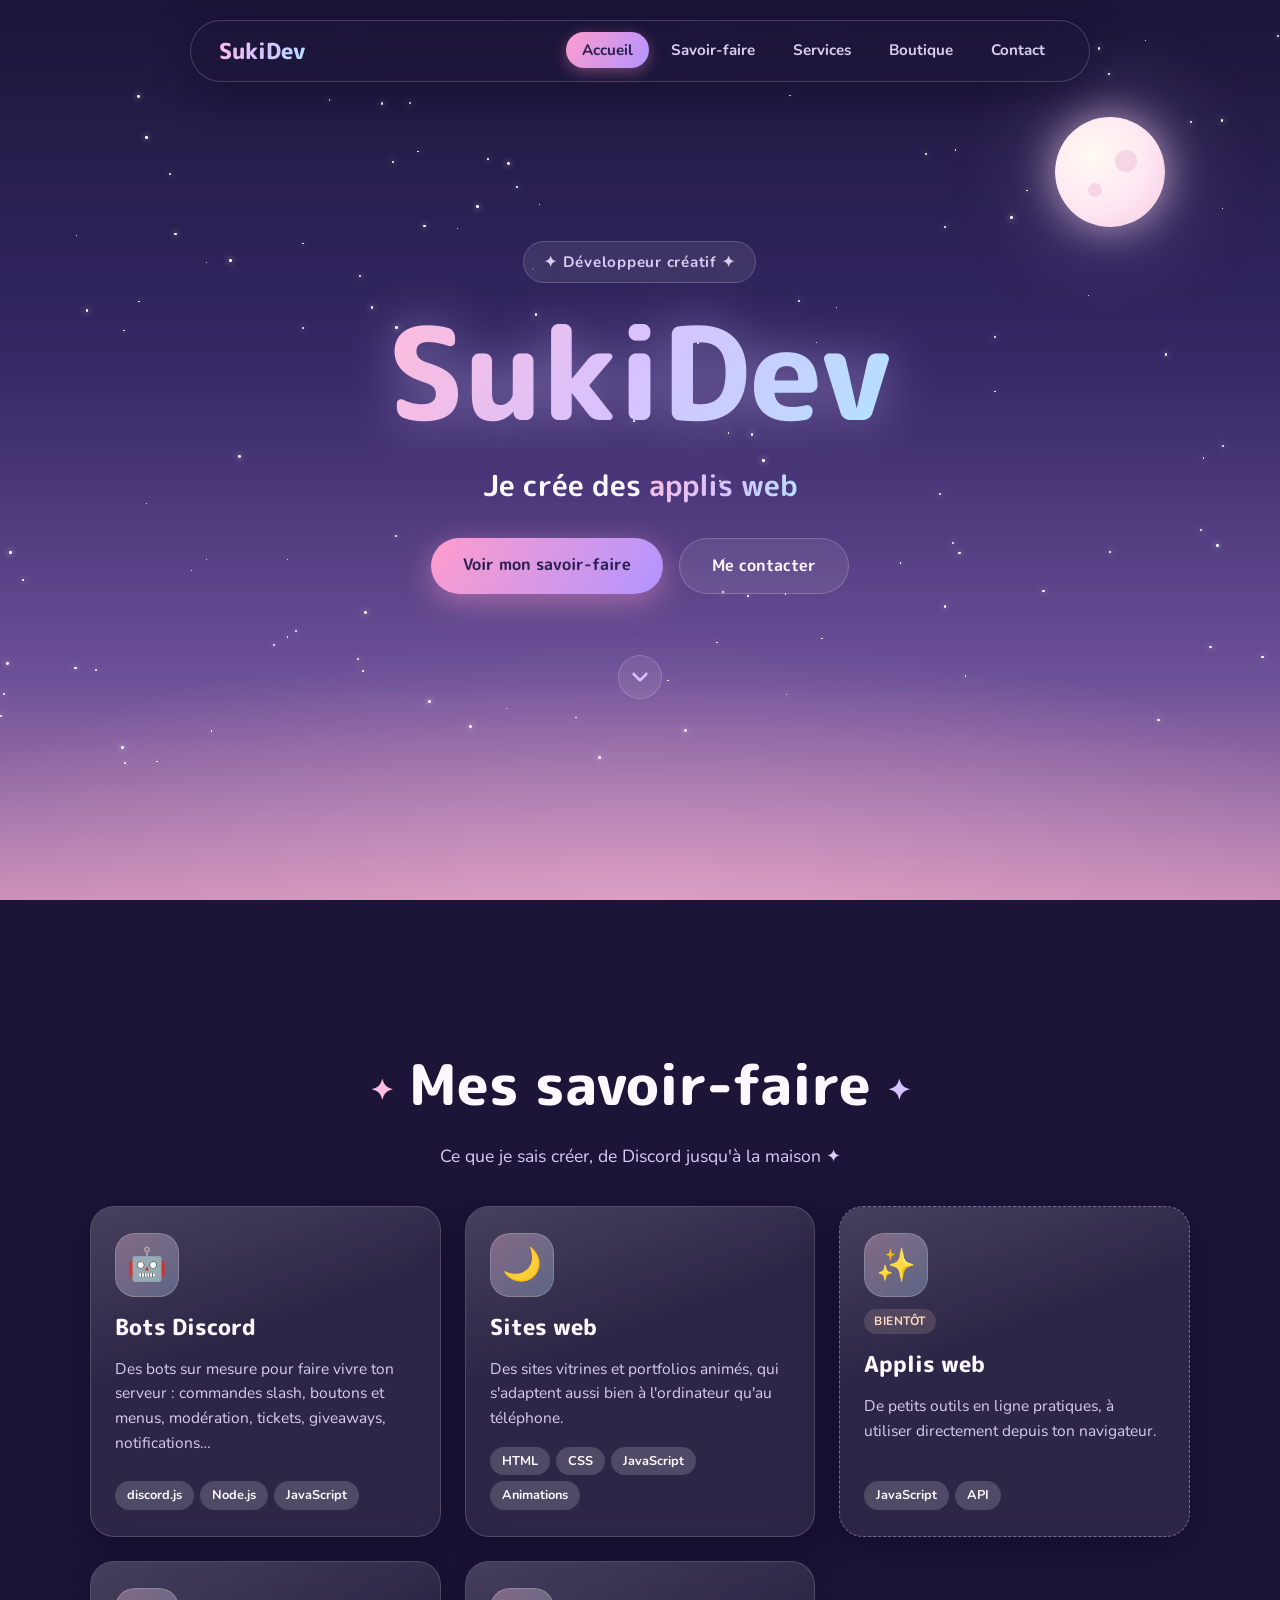
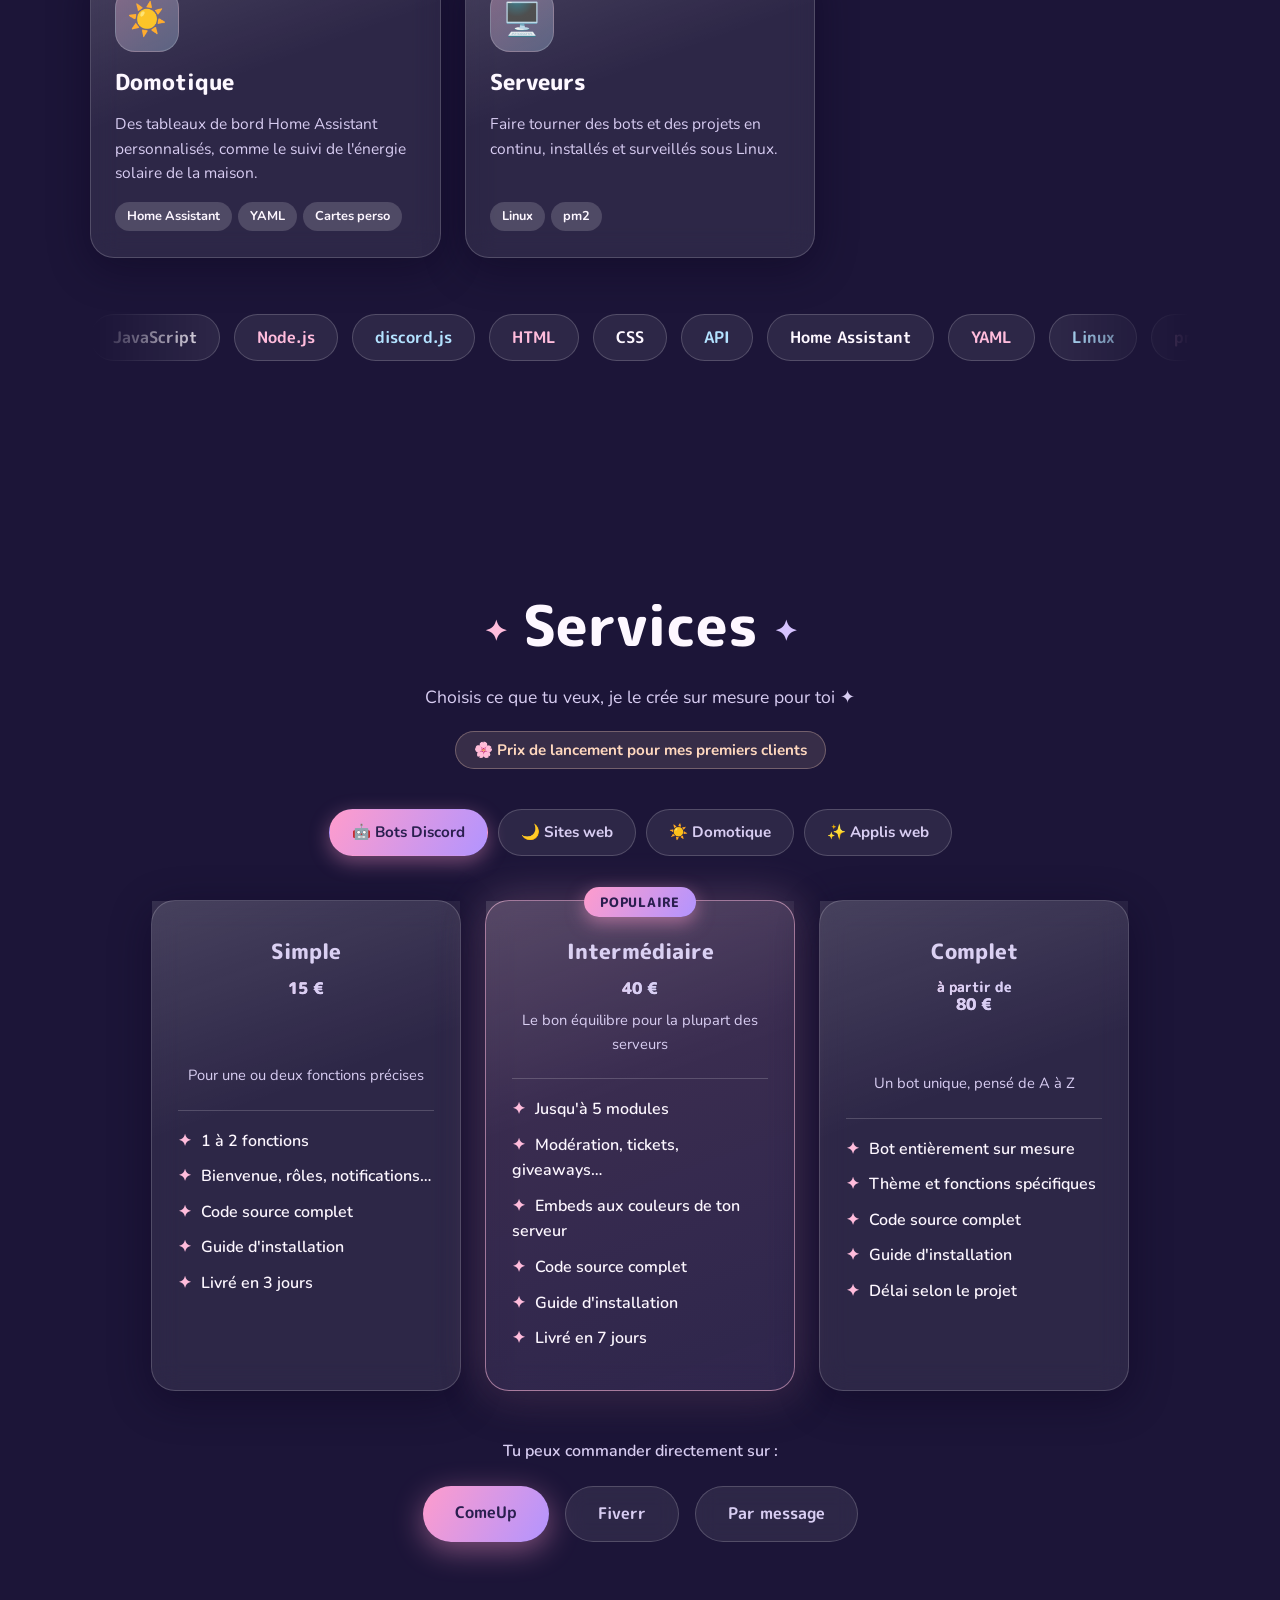
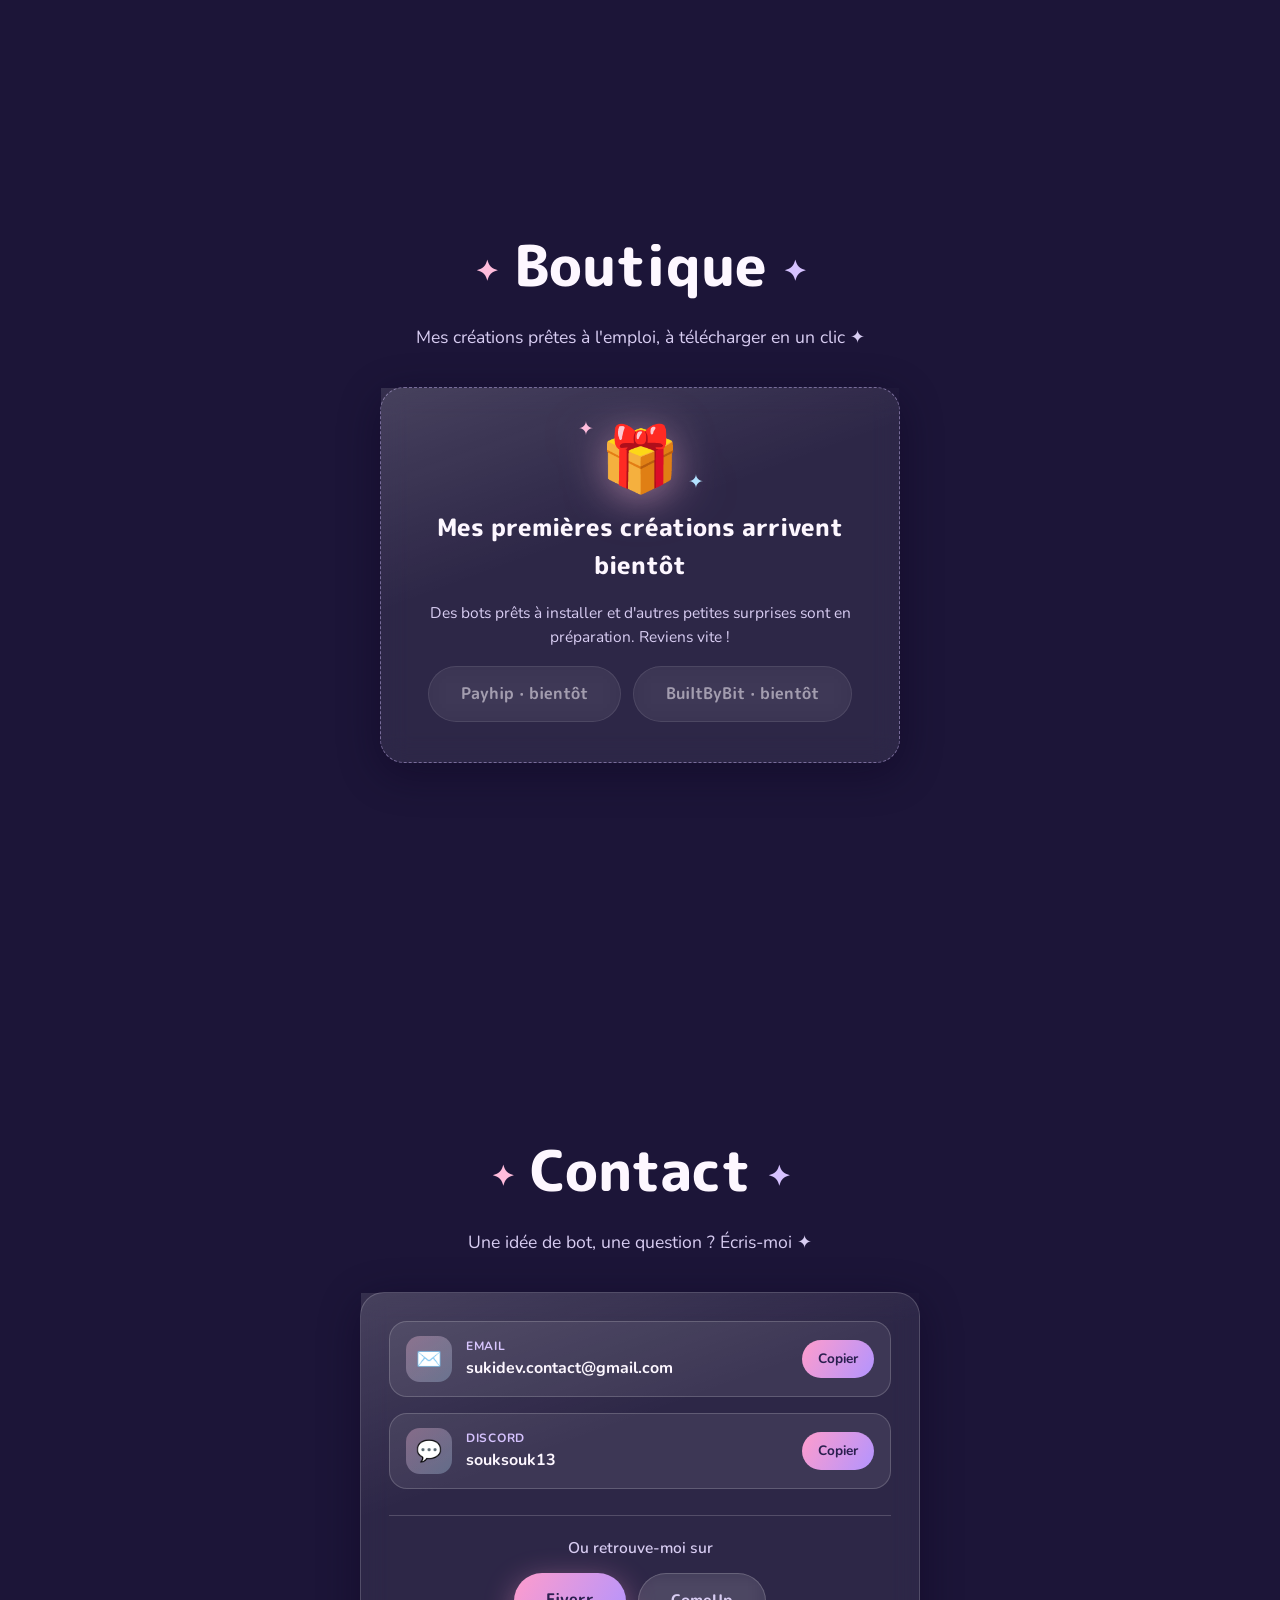
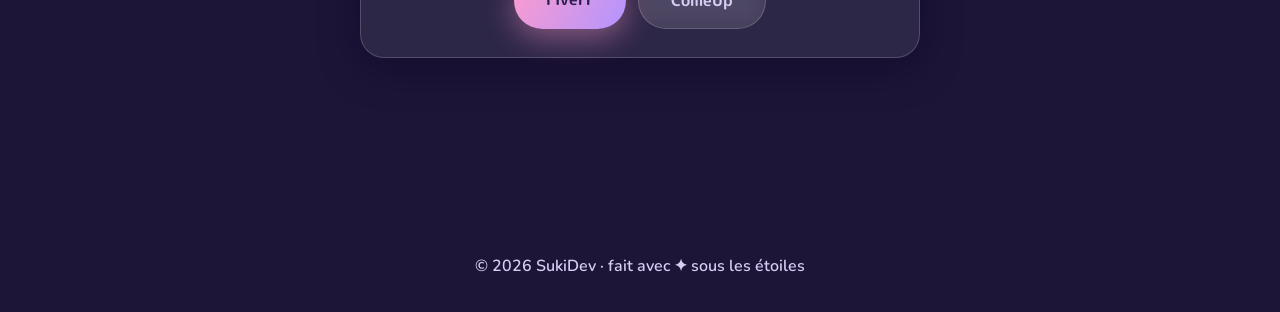
==== index.html @ 8d21d579 "Add files via upload" ====
<!-- sukidev/index.html -->
<!DOCTYPE html>
<html lang="fr">
<head>
    <meta charset="UTF-8">
    <meta name="viewport" content="width=device-width, initial-scale=1.0">
    <title>SukiDev — Bots Discord, sites et applis web</title>
    <meta name="description" content="SukiDev : bots Discord sur mesure, sites web, applis web et dashboards domotiques.">

    <!-- Couleur de la barre du navigateur sur téléphone -->
    <meta name="theme-color" content="#1c1538">

    <!-- Aperçu quand le lien est partagé (Discord, réseaux…) -->
    <meta property="og:title" content="SukiDev — Développeur créatif">
    <meta property="og:description" content="Bots Discord sur mesure, sites web, applis web et dashboards domotiques ✦">
    <meta property="og:type" content="website">

    <!-- Icône de l'onglet -->
    <link rel="icon" href="images/logo/favicon.svg" type="image/svg+xml">

    <!-- Feuille de style -->
    <link rel="stylesheet" href="css/style.css">
</head>
<body>

    <!-- ===== CIEL ÉTOILÉ (les étoiles sont créées par main.js) ===== -->
    <div class="ciel" aria-hidden="true"></div>
    <div class="lune" aria-hidden="true"></div>

    <!-- ===== MENU DE NAVIGATION ===== -->
    <header class="header">
        <nav class="nav">
            <a href="#accueil" class="nav-logo">SukiDev</a>

            <ul class="nav-links">
                <li><a href="#accueil">Accueil</a></li>
                <li><a href="#savoir-faire">Savoir-faire</a></li>
                <li><a href="#services">Services</a></li>
                <li><a href="#boutique">Boutique</a></li>
                <li><a href="#contact">Contact</a></li>
            </ul>
        </nav>
    </header>

    <main>

        <!-- ===== ACCUEIL ===== -->
        <section id="accueil" class="section hero">
            <p class="hero-badge">✦ Développeur créatif ✦</p>

            <h1>SukiDev</h1>

            <!-- Le mot en dégradé change tout seul grâce à main.js -->
            <p class="hero-texte">
                Je crée des <span id="mot-change" class="mot-change">bots Discord</span>
            </p>

            <div class="hero-boutons">
                <a href="#savoir-faire" class="bouton bouton-plein">Voir mon savoir-faire</a>
                <a href="#contact" class="bouton bouton-verre">Me contacter</a>
            </div>

            <a href="#savoir-faire" class="fleche" aria-label="Descendre vers mes savoir-faire">
                <span></span>
            </a>
        </section>

        <!-- ===== MES SAVOIR-FAIRE ===== -->
        <section id="savoir-faire" class="section savoir-faire">
            <h2 class="reveal">Mes savoir-faire</h2>
            <p class="section-intro reveal">Ce que je sais créer, de Discord jusqu'à la maison ✦</p>

            <!-- Grille des domaines -->
            <div class="grille-cartes">

                <!-- Bots Discord -->
                <article class="carte reveal">
                    <div class="carte-image">🤖</div>
                    <h3>Bots Discord</h3>
                    <p>Des bots sur mesure pour faire vivre ton serveur : commandes slash, boutons et menus, modération, tickets, giveaways, notifications…</p>
                    <ul class="carte-pastilles">
                        <li>discord.js</li>
                        <li>Node.js</li>
                        <li>JavaScript</li>
                    </ul>
                </article>

                <!-- Sites web -->
                <article class="carte reveal">
                    <div class="carte-image">🌙</div>
                    <h3>Sites web</h3>
                    <p>Des sites vitrines et portfolios animés, qui s'adaptent aussi bien à l'ordinateur qu'au téléphone.</p>
                    <ul class="carte-pastilles">
                        <li>HTML</li>
                        <li>CSS</li>
                        <li>JavaScript</li>
                        <li>Animations</li>
                    </ul>
                </article>

                <!-- Applis web -->
                <article class="carte carte-mystere reveal">
                    <div class="carte-image">✨</div>
                    <div class="carte-etiquettes">
                        <span class="carte-statut">Bientôt</span>
                    </div>
                    <h3>Applis web</h3>
                    <p>De petits outils en ligne pratiques, à utiliser directement depuis ton navigateur.</p>
                    <ul class="carte-pastilles">
                        <li>JavaScript</li>
                        <li>API</li>
                    </ul>
                </article>

                <!-- Domotique -->
                <article class="carte reveal">
                    <div class="carte-image">☀️</div>
                    <h3>Domotique</h3>
                    <p>Des tableaux de bord Home Assistant personnalisés, comme le suivi de l'énergie solaire de la maison.</p>
                    <ul class="carte-pastilles">
                        <li>Home Assistant</li>
                        <li>YAML</li>
                        <li>Cartes perso</li>
                    </ul>
                </article>

                <!-- Serveurs et hébergement -->
                <article class="carte reveal">
                    <div class="carte-image">🖥️</div>
                    <h3>Serveurs</h3>
                    <p>Faire tourner des bots et des projets en continu, installés et surveillés sous Linux.</p>
                    <ul class="carte-pastilles">
                        <li>Linux</li>
                        <li>pm2</li>
                    </ul>
                </article>

            </div>

            <!-- Bandeau des technos qui défile en continu -->
            <div class="defilement reveal" aria-label="Technologies que j'utilise">
                <div class="defilement-piste">
                    <!-- Première série -->
                    <span>JavaScript</span>
                    <span>Node.js</span>
                    <span>discord.js</span>
                    <span>HTML</span>
                    <span>CSS</span>
                    <span>API</span>
                    <span>Home Assistant</span>
                    <span>YAML</span>
                    <span>Linux</span>
                    <span>pm2</span>
                    <span>Git</span>
                    <span>VS Code</span>

                    <!-- Deuxième série identique : elle permet au défilement de boucler sans coupure -->
                    <span aria-hidden="true">JavaScript</span>
                    <span aria-hidden="true">Node.js</span>
                    <span aria-hidden="true">discord.js</span>
                    <span aria-hidden="true">HTML</span>
                    <span aria-hidden="true">CSS</span>
                    <span aria-hidden="true">API</span>
                    <span aria-hidden="true">Home Assistant</span>
                    <span aria-hidden="true">YAML</span>
                    <span aria-hidden="true">Linux</span>
                    <span aria-hidden="true">pm2</span>
                    <span aria-hidden="true">Git</span>
                    <span aria-hidden="true">VS Code</span>
                </div>
            </div>
        </section>

        <!-- ===== SERVICES ===== -->
        <section id="services" class="section services">
            <h2 class="reveal">Services</h2>
            <p class="section-intro reveal">Choisis ce que tu veux, je le crée sur mesure pour toi ✦</p>
            <p class="note-lancement reveal">🌸 Prix de lancement pour mes premiers clients</p>

            <!-- Onglets : un clic affiche les offres de la catégorie -->
            <div class="onglets reveal" role="tablist">
                <button class="onglet actif" data-onglet="bots" role="tab" aria-selected="true">🤖 Bots Discord</button>
                <button class="onglet" data-onglet="sites" role="tab" aria-selected="false">🌙 Sites web</button>
                <button class="onglet" data-onglet="domotique" role="tab" aria-selected="false">☀️ Domotique</button>
                <button class="onglet" data-onglet="applis" role="tab" aria-selected="false">✨ Applis web</button>
            </div>

            <!-- ── Panneau : Bots Discord ── -->
            <div class="panneau grille-prix" data-panneau="bots" role="tabpanel">

                <article class="carte carte-prix reveal">
                    <h3>Simple</h3>
                    <p class="prix">15 €</p>
                    <p class="prix-detail">Pour une ou deux fonctions précises</p>
                    <ul class="prix-liste">
                        <li>1 à 2 fonctions</li>
                        <li>Bienvenue, rôles, notifications…</li>
                        <li>Code source complet</li>
                        <li>Guide d'installation</li>
                        <li>Livré en 3 jours</li>
                    </ul>
                </article>

                <article class="carte carte-prix populaire reveal">
                    <span class="badge-populaire">Populaire</span>
                    <h3>Intermédiaire</h3>
                    <p class="prix">40 €</p>
                    <p class="prix-detail">Le bon équilibre pour la plupart des serveurs</p>
                    <ul class="prix-liste">
                        <li>Jusqu'à 5 modules</li>
                        <li>Modération, tickets, giveaways…</li>
                        <li>Embeds aux couleurs de ton serveur</li>
                        <li>Code source complet</li>
                        <li>Guide d'installation</li>
                        <li>Livré en 7 jours</li>
                    </ul>
                </article>

                <article class="carte carte-prix reveal">
                    <h3>Complet</h3>
                    <p class="prix"><span class="prix-apartir">à partir de</span> 80 €</p>
                    <p class="prix-detail">Un bot unique, pensé de A à Z</p>
                    <ul class="prix-liste">
                        <li>Bot entièrement sur mesure</li>
                        <li>Thème et fonctions spécifiques</li>
                        <li>Code source complet</li>
                        <li>Guide d'installation</li>
                        <li>Délai selon le projet</li>
                    </ul>
                </article>
            </div>

            <!-- ── Panneau : Sites web ── -->
            <div class="panneau grille-prix" data-panneau="sites" role="tabpanel" hidden>

                <article class="carte carte-prix reveal">
                    <h3>Page unique</h3>
                    <p class="prix prix-devis">Sur devis</p>
                    <p class="prix-detail">Une belle page pour te présenter</p>
                    <ul class="prix-liste">
                        <li>Portfolio ou carte de visite en ligne</li>
                        <li>Design animé à ton image</li>
                        <li>Adapté au téléphone</li>
                        <li>Aide à la mise en ligne</li>
                    </ul>
                </article>

                <article class="carte carte-prix populaire reveal">
                    <span class="badge-populaire">Populaire</span>
                    <h3>Site vitrine</h3>
                    <p class="prix prix-devis">Sur devis</p>
                    <p class="prix-detail">Plusieurs sections pour tout présenter</p>
                    <ul class="prix-liste">
                        <li>Accueil, services, galerie, contact…</li>
                        <li>Animations et effets soignés</li>
                        <li>Adapté au téléphone</li>
                        <li>Code source complet</li>
                        <li>Aide à la mise en ligne</li>
                    </ul>
                </article>
            </div>

            <!-- ── Panneau : Domotique ── -->
            <div class="panneau grille-prix" data-panneau="domotique" role="tabpanel" hidden>

                <article class="carte carte-prix reveal">
                    <h3>Dashboard Home Assistant</h3>
                    <p class="prix prix-devis">Sur devis</p>
                    <p class="prix-detail">Un tableau de bord clair et joli pour ta maison</p>
                    <ul class="prix-liste">
                        <li>Mise en page sur mesure</li>
                        <li>Suivi d'énergie, météo, appareils…</li>
                        <li>Cartes personnalisées</li>
                        <li>Configuration prête à coller</li>
                    </ul>
                </article>
            </div>

            <!-- ── Panneau : Applis web ── -->
            <div class="panneau grille-prix" data-panneau="applis" role="tabpanel" hidden>

                <article class="carte carte-prix carte-mystere reveal">
                    <h3>Outil sur mesure</h3>
                    <p class="prix prix-devis">Bientôt</p>
                    <p class="prix-detail">Une petite appli web pensée pour un besoin précis</p>
                    <ul class="prix-liste">
                        <li>Utilisable depuis le navigateur</li>
                        <li>Simple et rapide</li>
                        <li>Contacte-moi pour en parler</li>
                    </ul>
                </article>
            </div>

            <!-- Liens vers les plateformes : remplace les "#" par les liens de tes annonces -->
            <div class="services-liens reveal">
                <p>Tu peux commander directement sur :</p>
                <div class="hero-boutons">
                    <a href="#" class="bouton bouton-plein" target="_blank" rel="noopener">ComeUp</a>
                    <a href="https://www.fiverr.com/x_suki" class="bouton bouton-verre" target="_blank" rel="noopener">Fiverr</a>
                    <a href="#contact" class="bouton bouton-verre">Par message</a>
                </div>
            </div>
        </section>

        <!-- ===== BOUTIQUE ===== -->
        <section id="boutique" class="section boutique">
            <h2 class="reveal">Boutique</h2>
            <p class="section-intro reveal">Mes créations prêtes à l'emploi, à télécharger en un clic ✦</p>

            <div class="carte carte-attente reveal">
                <div class="cadeau" aria-hidden="true">🎁</div>
                <h3>Mes premières créations arrivent bientôt</h3>
                <p>Des bots prêts à installer et d'autres petites surprises sont en préparation. Reviens vite !</p>

                <!-- Liens à activer plus tard : remplace "#" par tes liens et retire la classe "bouton-inactif" -->
                <div class="contact-boutons">
                    <a href="#" class="bouton bouton-verre bouton-inactif" aria-disabled="true">Payhip · bientôt</a>
                    <a href="#" class="bouton bouton-verre bouton-inactif" aria-disabled="true">BuiltByBit · bientôt</a>
                </div>
            </div>
        </section>

        <!-- ===== CONTACT ===== -->
        <section id="contact" class="section contact">
            <h2 class="reveal">Contact</h2>
            <p class="section-intro reveal">Une idée de bot, une question ? Écris-moi ✦</p>

            <div class="carte carte-contact reveal">

                <!-- Email -->
                <div class="contact-ligne">
                    <div class="contact-icone">✉️</div>
                    <div class="contact-infos">
                        <span class="contact-label">Email</span>
                        <a href="mailto:sukidev.contact@gmail.com" class="contact-valeur">sukidev.contact@gmail.com</a>
                    </div>
                    <button class="bouton-copier" data-copier="sukidev.contact@gmail.com">
                        Copier
                        <span class="bulle-copie" aria-hidden="true">Copié ! ✦</span>
                    </button>
                </div>

                <!-- Discord -->
                <div class="contact-ligne">
                    <div class="contact-icone">💬</div>
                    <div class="contact-infos">
                        <span class="contact-label">Discord</span>
                        <span class="contact-valeur">souksouk13</span>
                    </div>
                    <button class="bouton-copier" data-copier="souksouk13">
                        Copier
                        <span class="bulle-copie" aria-hidden="true">Copié ! ✦</span>
                    </button>
                </div>

                <!-- Plateformes : remplace le "#" de ComeUp par le lien de ton profil -->
                <div class="contact-plateformes">
                    <p>Ou retrouve-moi sur</p>
                    <div class="contact-boutons">
                        <a href="https://www.fiverr.com/x_suki" class="bouton bouton-plein" target="_blank" rel="noopener">Fiverr</a>
                        <a href="#" class="bouton bouton-verre" target="_blank" rel="noopener">ComeUp</a>
                    </div>
                </div>

                <!-- Annonce invisible pour les lecteurs d'écran quand on copie -->
                <p class="sr-only" aria-live="polite" id="annonce-copie"></p>
            </div>
        </section>

    </main>

    <!-- ===== PIED DE PAGE ===== -->
    <footer class="footer">
        <p>© 2026 SukiDev · fait avec ✦ sous les étoiles</p>
    </footer>

    <!-- ===== BOUTON "REMONTER EN HAUT" (apparaît quand on descend) ===== -->
    <a href="#accueil" class="remonter" aria-label="Remonter en haut de la page">
        <span></span>
    </a>

    <!-- Script -->
    <script src="js/main.js"></script>
</body>
</html>
---- css/style.css ----
/* sukidev/css/style.css */

/* ===== POLICES (Google Fonts) ===== */
/* M PLUS Rounded 1c : titres ronds style anime / Nunito : texte doux et lisible */
@import url('https://fonts.googleapis.com/css2?family=M+PLUS+Rounded+1c:wght@500;700;800&family=Nunito:wght@400;600;700&display=swap');


/* ===== PALETTE "NUIT ÉTOILÉE PASTEL" ===== */
:root {
    /* Ciel */
    --nuit-1: #1c1538;   /* haut du ciel, presque noir violet */
    --nuit-2: #352866;   /* lavande nuit */
    --nuit-3: #6b4f97;   /* violet doux */
    --nuit-4: #c98fb7;   /* rose poudré à l'horizon */

    /* Pastels lumineux */
    --rose:    #ffbcdc;
    --lavande: #d6c2ff;
    --ciel:    #b3e2ff;
    --peche:   #ffd8bf;
    --menthe:  #bff5e8;

    /* Textes */
    --texte:      #fdf7ff;
    --texte-doux: #d8cdf2;

    /* Verre */
    --verre:        rgba(255, 255, 255, 0.08);
    --verre-fort:   rgba(255, 255, 255, 0.16);
    --bordure-verre: rgba(255, 255, 255, 0.18);

    --degrade-titre: linear-gradient(120deg, var(--rose), var(--lavande), var(--ciel));
    --degrade-bouton: linear-gradient(120deg, #ff9ccc, #b294ff);
    --ombre-douce: 0 10px 40px rgba(10, 5, 30, 0.45);
    --lueur: 0 0 30px rgba(214, 194, 255, 0.35);

    --police-titre: 'M PLUS Rounded 1c', sans-serif;
    --police-texte: 'Nunito', sans-serif;

    --arrondi: 24px;
}


/* ===== BASE ===== */
*,
*::before,
*::after {
    margin: 0;
    padding: 0;
    box-sizing: border-box;
}

html {
    scroll-behavior: smooth;
    background: var(--nuit-1);
}

body {
    font-family: var(--police-texte);
    color: var(--texte);
    line-height: 1.6;
    min-height: 100vh;
    overflow-x: hidden;
    background: var(--nuit-1);
}

main,
.footer {
    position: relative;
    z-index: 2;
}

a {
    color: inherit;
    text-decoration: none;
}

ul {
    list-style: none;
}

button {
    font: inherit;
    color: inherit;
    border: none;
    background: none;
    cursor: pointer;
}


/* ===== CIEL ÉTOILÉ ===== */
.ciel {
    position: fixed;
    inset: 0;
    z-index: 0;
    overflow: hidden;
    pointer-events: none;
    background: linear-gradient(180deg, var(--nuit-1) 0%, var(--nuit-2) 40%, var(--nuit-3) 75%, var(--nuit-4) 100%);
}

/* Petite lueur rose en bas, comme un horizon */
.ciel::after {
    content: "";
    position: absolute;
    left: -10%;
    right: -10%;
    bottom: -30%;
    height: 60%;
    background: radial-gradient(ellipse at center, rgba(255, 188, 220, 0.35), transparent 70%);
}

/* Une étoile (créée par main.js) */
.etoile {
    position: absolute;
    border-radius: 50%;
    background: white;
    box-shadow: 0 0 6px rgba(255, 255, 255, 0.9);
    animation: scintille-etoile var(--duree, 3s) ease-in-out infinite;
    animation-delay: var(--delai, 0s);
}

/* Étoile filante (créée par main.js de temps en temps) */
.etoile-filante {
    position: absolute;
    width: 120px;
    height: 2px;
    border-radius: 999px;
    background: linear-gradient(90deg, rgba(255, 255, 255, 0.95), rgba(214, 194, 255, 0.6), transparent);
    transform: rotate(-35deg);
    animation: filer 1.4s ease-out forwards;
}

/* La lune */
.lune {
    position: fixed;
    top: 13%;
    right: 9%;
    width: 110px;
    height: 110px;
    border-radius: 50%;
    z-index: 1;
    pointer-events: none;
    background: radial-gradient(circle at 35% 35%, #fffaf2, #ffe6f2 55%, #f3c9e3);
    box-shadow:
        0 0 40px rgba(255, 220, 240, 0.6),
        0 0 100px rgba(214, 194, 255, 0.4);
    animation: lune-brille 6s ease-in-out infinite;
}

/* Petits cratères tout doux */
.lune::before,
.lune::after {
    content: "";
    position: absolute;
    border-radius: 50%;
    background: rgba(230, 170, 210, 0.35);
}

.lune::before { width: 22px; height: 22px; top: 30%; left: 55%; }
.lune::after  { width: 14px; height: 14px; top: 60%; left: 30%; }


/* ===== MENU EN VERRE ===== */
.header {
    position: fixed;
    top: 20px;
    left: 50%;
    transform: translateX(-50%);
    z-index: 100;
    width: calc(100% - 32px);
    max-width: 900px;
}

.nav {
    display: flex;
    align-items: center;
    justify-content: space-between;
    gap: 16px;
    padding: 12px 28px;
    background: rgba(28, 21, 56, 0.45);
    backdrop-filter: blur(14px);
    -webkit-backdrop-filter: blur(14px);
    border: 1px solid var(--bordure-verre);
    border-radius: 999px;
    box-shadow: var(--ombre-douce);
}

.nav-logo {
    font-family: var(--police-titre);
    font-weight: 800;
    font-size: 1.4rem;
    background: var(--degrade-titre);
    -webkit-background-clip: text;
    background-clip: text;
    color: transparent;
}

.nav-links {
    display: flex;
    gap: 6px;
}

.nav-links a {
    font-weight: 700;
    font-size: 0.95rem;
    padding: 8px 16px;
    border-radius: 999px;
    color: var(--texte-doux);
    transition: background 0.3s, color 0.3s, transform 0.3s;
}

/* Lien de la section où l'on se trouve (géré par main.js) */
.nav-links a.actif {
    color: #2a1f4f;
    background: var(--degrade-bouton);
    box-shadow: 0 4px 14px rgba(255, 156, 204, 0.35);
}

.nav-links a:hover {
    background: var(--verre-fort);
    color: var(--rose);
    transform: translateY(-2px);
}


/* ===== SECTIONS ===== */
.section {
    min-height: 100vh;
    display: flex;
    flex-direction: column;
    align-items: center;
    justify-content: center;
    text-align: center;
    padding: 120px 24px 80px;
}

h1 {
    font-family: var(--police-titre);
    font-weight: 800;
    font-size: clamp(3.5rem, 12vw, 8rem);
    line-height: 1.05;
    background: var(--degrade-titre);
    -webkit-background-clip: text;
    background-clip: text;
    color: transparent;
    filter: drop-shadow(0 0 25px rgba(214, 194, 255, 0.45));
    animation: apparition 1.2s 0.3s cubic-bezier(0.2, 0.8, 0.2, 1) both;
}

h2 {
    font-family: var(--police-titre);
    font-weight: 800;
    font-size: clamp(2.2rem, 6vw, 3.5rem);
    color: var(--texte);
    margin-bottom: 12px;
}

h2::before,
h2::after {
    content: "✦";
    display: inline-block;
    font-size: 0.5em;
    color: var(--rose);
    vertical-align: middle;
    margin: 0 16px;
    animation: scintille 2.5s ease-in-out infinite;
}

h2::after {
    color: var(--lavande);
    animation-delay: 1.2s;
}

.section-intro {
    color: var(--texte-doux);
    font-size: 1.1rem;
    margin-bottom: 36px;
}


/* ===== ACCUEIL ===== */
.hero {
    gap: 22px;
}

.hero-badge {
    font-weight: 700;
    font-size: 0.95rem;
    letter-spacing: 0.05em;
    color: var(--texte-doux);
    padding: 8px 20px;
    background: var(--verre);
    backdrop-filter: blur(10px);
    -webkit-backdrop-filter: blur(10px);
    border: 1px solid var(--bordure-verre);
    border-radius: 999px;
    animation: apparition 1s 0.1s cubic-bezier(0.2, 0.8, 0.2, 1) both;
}

.hero-texte {
    font-family: var(--police-titre);
    font-weight: 700;
    font-size: clamp(1.2rem, 3.8vw, 1.8rem);
    color: var(--texte);
    animation: apparition 1s 0.6s cubic-bezier(0.2, 0.8, 0.2, 1) both;
}

/* Le mot qui change */
.mot-change {
    display: inline-block;
    background: var(--degrade-titre);
    -webkit-background-clip: text;
    background-clip: text;
    color: transparent;
    transition: opacity 0.45s ease, transform 0.45s cubic-bezier(0.2, 0.8, 0.2, 1), filter 0.45s ease;
}

/* Le mot s'en va vers le haut */
.mot-change.part {
    opacity: 0;
    transform: translateY(-22px);
    filter: blur(4px);
}

/* Le nouveau mot se place en bas avant de monter (sans animation) */
.mot-change.arrive {
    opacity: 0;
    transform: translateY(22px);
    filter: blur(4px);
    transition: none;
}

.hero-boutons {
    display: flex;
    flex-wrap: wrap;
    justify-content: center;
    gap: 16px;
    margin-top: 8px;
    animation: apparition 1s 0.9s cubic-bezier(0.2, 0.8, 0.2, 1) both;
}

.bouton {
    font-family: var(--police-titre);
    font-weight: 700;
    font-size: 1rem;
    padding: 14px 32px;
    border-radius: 999px;
    transition: transform 0.3s, box-shadow 0.3s, background 0.3s;
}

.bouton-plein {
    color: #2a1f4f;
    background: var(--degrade-bouton);
    box-shadow: 0 8px 30px rgba(255, 156, 204, 0.45);
}

.bouton-plein:hover {
    transform: translateY(-4px) scale(1.03);
    box-shadow: 0 14px 40px rgba(178, 148, 255, 0.6);
}

.bouton-verre {
    background: var(--verre);
    backdrop-filter: blur(10px);
    -webkit-backdrop-filter: blur(10px);
    border: 1px solid var(--bordure-verre);
}

.bouton-verre:hover {
    transform: translateY(-4px) scale(1.03);
    background: var(--verre-fort);
    box-shadow: var(--lueur);
}

.fleche {
    margin-top: 40px;
    width: 44px;
    height: 44px;
    display: flex;
    align-items: center;
    justify-content: center;
    border-radius: 50%;
    background: var(--verre);
    border: 1px solid var(--bordure-verre);
    animation: apparition 1s 1.3s both, rebond 2s 2.3s ease-in-out infinite;
}

.fleche span {
    width: 12px;
    height: 12px;
    border-right: 3px solid var(--lavande);
    border-bottom: 3px solid var(--lavande);
    transform: translateY(-3px) rotate(45deg);
    border-radius: 2px;
}


/* ===== MES SAVOIR-FAIRE ===== */
.savoir-faire {
    justify-content: flex-start;
    padding-top: 140px;
}

/* Grille */
.grille-cartes {
    width: 100%;
    max-width: 1100px;
    display: grid;
    grid-template-columns: repeat(auto-fill, minmax(260px, 1fr));
    gap: 24px;
}

/* Carte */
.carte {
    position: relative;
    display: flex;
    flex-direction: column;
    gap: 12px;
    padding: 26px 24px;
    text-align: left;
    background: var(--verre);
    backdrop-filter: blur(14px);
    -webkit-backdrop-filter: blur(14px);
    border: 1px solid var(--bordure-verre);
    border-radius: var(--arrondi);
    box-shadow: var(--ombre-douce);
    overflow: hidden;
}

/* Reflet lumineux en haut de la carte */
.carte::before {
    content: "";
    position: absolute;
    inset: 0;
    background: linear-gradient(160deg, rgba(255, 255, 255, 0.12), transparent 40%);
    pointer-events: none;
}

.carte-image {
    width: 64px;
    height: 64px;
    display: flex;
    align-items: center;
    justify-content: center;
    font-size: 2rem;
    border-radius: 20px;
    background: linear-gradient(135deg, rgba(255, 188, 220, 0.35), rgba(179, 226, 255, 0.3));
    border: 1px solid var(--bordure-verre);
}

.carte-etiquettes {
    display: flex;
    flex-wrap: wrap;
    gap: 8px;
}

.carte-categorie,
.carte-statut {
    font-size: 0.75rem;
    font-weight: 700;
    letter-spacing: 0.04em;
    text-transform: uppercase;
    padding: 3px 10px;
    border-radius: 999px;
}

.carte-categorie {
    color: var(--lavande);
    background: rgba(214, 194, 255, 0.15);
}

.carte-statut {
    color: var(--peche);
    background: rgba(255, 216, 191, 0.15);
}

.carte h3 {
    font-family: var(--police-titre);
    font-weight: 800;
    font-size: 1.4rem;
}

.carte p {
    color: var(--texte-doux);
    font-size: 0.97rem;
    flex-grow: 1;
}

.carte-pastilles {
    display: flex;
    flex-wrap: wrap;
    gap: 6px;
    margin-top: 4px;
}

.carte-pastilles li {
    font-size: 0.8rem;
    font-weight: 700;
    padding: 4px 12px;
    border-radius: 999px;
    color: var(--texte);
    background: var(--verre-fort);
}

/* Carte mystère (appli web à venir) */
.carte-mystere {
    border-style: dashed;
    border-color: rgba(214, 194, 255, 0.45);
}

.carte-mystere .carte-image {
    font-family: var(--police-titre);
    font-weight: 800;
    color: var(--lavande);
    animation: mystere 2.4s ease-in-out infinite;
}


/* ===== BANDEAU DES TECHNOS QUI DÉFILE ===== */
.defilement {
    width: 100%;
    max-width: 1100px;
    margin-top: 56px;
    overflow: hidden;
    /* Les bords s'effacent en fondu */
    -webkit-mask-image: linear-gradient(90deg, transparent, black 12%, black 88%, transparent);
    mask-image: linear-gradient(90deg, transparent, black 12%, black 88%, transparent);
}

.defilement-piste {
    display: flex;
    gap: 14px;
    width: max-content;
    animation: defiler 30s linear infinite;
}

/* Le bandeau se met en pause au survol */
.defilement:hover .defilement-piste {
    animation-play-state: paused;
}

.defilement-piste span {
    font-family: var(--police-titre);
    font-weight: 700;
    white-space: nowrap;
    padding: 10px 22px;
    border-radius: 999px;
    color: var(--texte);
    background: var(--verre);
    border: 1px solid var(--bordure-verre);
}

/* Une pastille sur deux en rose, une sur trois en bleu */
.defilement-piste span:nth-child(2n) {
    color: var(--rose);
}

.defilement-piste span:nth-child(3n) {
    color: var(--ciel);
}


/* ===== SERVICES ===== */
.services {
    justify-content: flex-start;
    padding-top: 140px;
}

.note-lancement {
    font-weight: 700;
    font-size: 0.95rem;
    color: var(--peche);
    padding: 6px 18px;
    margin: -16px 0 40px;
    border-radius: 999px;
    background: rgba(255, 216, 191, 0.12);
    border: 1px solid rgba(255, 216, 191, 0.3);
}

.grille-prix {
    width: 100%;
    max-width: 1000px;
    display: grid;
    grid-template-columns: repeat(auto-fit, minmax(260px, 310px));
    justify-content: center;
    gap: 24px;
    align-items: stretch;
}

/* Onglets des catégories */
.onglets {
    display: flex;
    flex-wrap: wrap;
    justify-content: center;
    gap: 10px;
    margin-bottom: 44px;
}

.onglet {
    font-weight: 700;
    font-size: 0.95rem;
    padding: 10px 22px;
    border-radius: 999px;
    color: var(--texte-doux);
    background: var(--verre);
    border: 1px solid var(--bordure-verre);
    transition: background 0.3s, color 0.3s, transform 0.3s, box-shadow 0.3s;
}

.onglet:hover {
    transform: translateY(-2px);
    color: var(--texte);
    background: var(--verre-fort);
}

.onglet.actif {
    color: #2a1f4f;
    background: var(--degrade-bouton);
    border-color: transparent;
    box-shadow: 0 6px 20px rgba(255, 156, 204, 0.4);
}

/* Panneau d'offres : caché ou affiché par main.js */
.panneau[hidden] {
    display: none;
}

.panneau.entree {
    animation: panneau-entre 0.55s cubic-bezier(0.2, 0.8, 0.2, 1);
}

/* "Sur devis" un peu plus petit qu'un prix */
.prix.prix-devis {
    font-size: 2.1rem;
}

.carte-prix {
    text-align: center;
    align-items: center;
    padding: 34px 26px;
    overflow: visible;   /* laisse dépasser le badge "Populaire" */
}

.carte-prix h3 {
    font-size: 1.3rem;
    color: var(--texte-doux);
}

/* Le prix en gros, en dégradé */
.prix {
    font-family: var(--police-titre);
    font-weight: 800;
    font-size: 3rem;
    line-height: 1.1;
    background: var(--degrade-titre);
    -webkit-background-clip: text;
    background-clip: text;
    color: transparent;
}

.carte .prix-detail {
    flex-grow: 0;
    font-size: 0.92rem;
}

.prix-apartir {
    display: block;
    font-size: 0.9rem;
    font-weight: 700;
    color: var(--texte-doux);
    -webkit-text-fill-color: var(--texte-doux);
}

/* Liste des avantages avec petites étoiles */
.prix-liste {
    width: 100%;
    display: flex;
    flex-direction: column;
    gap: 10px;
    margin: 10px 0 4px;
    padding-top: 18px;
    border-top: 1px solid var(--bordure-verre);
    text-align: left;
    flex-grow: 1;
}

.prix-liste li {
    font-weight: 600;
    color: var(--texte);
}

.prix-liste li::before {
    content: "✦";
    color: var(--rose);
    margin-right: 10px;
}

/* Offre mise en avant */
.carte-prix.populaire {
    border-color: rgba(255, 188, 220, 0.55);
    background: linear-gradient(160deg, rgba(255, 188, 220, 0.16), rgba(214, 194, 255, 0.1));
    box-shadow: var(--ombre-douce), 0 0 45px rgba(255, 188, 220, 0.3);
    animation: lueur-populaire 3.5s ease-in-out infinite;
}

.badge-populaire {
    position: absolute;
    top: -14px;
    left: 50%;
    transform: translateX(-50%);
    font-family: var(--police-titre);
    font-weight: 800;
    font-size: 0.8rem;
    letter-spacing: 0.06em;
    text-transform: uppercase;
    color: #2a1f4f;
    padding: 5px 16px;
    border-radius: 999px;
    background: var(--degrade-bouton);
    box-shadow: 0 6px 18px rgba(255, 156, 204, 0.5);
}

.services-liens {
    margin-top: 48px;
    display: flex;
    flex-direction: column;
    align-items: center;
    gap: 14px;
    color: var(--texte-doux);
    font-weight: 600;
}

/* Ici les boutons apparaissent au défilement, pas au chargement */
.services-liens .hero-boutons {
    animation: none;
}


/* ===== BOUTIQUE ===== */
.carte-attente {
    width: 100%;
    max-width: 520px;
    align-items: center;
    text-align: center;
    gap: 16px;
    padding: 40px 30px;
    border-style: dashed;
    border-color: rgba(214, 194, 255, 0.45);
    overflow: visible;
}

.carte-attente h3 {
    font-size: 1.5rem;
}

.carte-attente p {
    flex-grow: 0;
}

/* Le cadeau qui flotte, avec deux étincelles autour */
.cadeau {
    position: relative;
    font-size: 4rem;
    line-height: 1;
    filter: drop-shadow(0 8px 20px rgba(255, 188, 220, 0.5));
    animation: cadeau-flotte 3s ease-in-out infinite;
}

.cadeau::before,
.cadeau::after {
    content: "✦";
    position: absolute;
    font-size: 1.2rem;
    color: var(--rose);
    animation: scintille 2s ease-in-out infinite;
}

.cadeau::before { top: -8px;  left: -22px; }
.cadeau::after  { bottom: 0;  right: -24px; color: var(--ciel); animation-delay: 1s; }

/* Bouton pas encore actif */
.bouton-inactif {
    opacity: 0.55;
    cursor: not-allowed;
    pointer-events: none;
}


/* ===== CONTACT ===== */
.carte-contact {
    width: 100%;
    max-width: 560px;
    gap: 16px;
    padding: 28px;
    overflow: visible;   /* laisse dépasser les bulles "Copié !" */
}

.contact-ligne {
    display: flex;
    align-items: center;
    gap: 14px;
    padding: 14px 16px;
    border-radius: 18px;
    background: var(--verre);
    border: 1px solid var(--bordure-verre);
    transition: background 0.3s, border-color 0.3s;
}

.contact-ligne:hover {
    background: var(--verre-fort);
    border-color: rgba(255, 188, 220, 0.4);
}

.contact-icone {
    flex-shrink: 0;
    width: 46px;
    height: 46px;
    display: flex;
    align-items: center;
    justify-content: center;
    font-size: 1.3rem;
    border-radius: 14px;
    background: linear-gradient(135deg, rgba(255, 188, 220, 0.35), rgba(179, 226, 255, 0.3));
}

.contact-infos {
    flex: 1;
    min-width: 0;
    display: flex;
    flex-direction: column;
}

.contact-label {
    font-size: 0.75rem;
    font-weight: 700;
    letter-spacing: 0.06em;
    text-transform: uppercase;
    color: var(--lavande);
}

.contact-valeur {
    font-weight: 700;
    color: var(--texte);
    overflow-wrap: anywhere;
}

a.contact-valeur:hover {
    color: var(--rose);
}

/* Bouton Copier + petite bulle */
.bouton-copier {
    position: relative;
    flex-shrink: 0;
    font-weight: 700;
    font-size: 0.85rem;
    padding: 8px 16px;
    border-radius: 999px;
    color: #2a1f4f;
    background: var(--degrade-bouton);
    transition: transform 0.25s, box-shadow 0.25s;
}

.bouton-copier:hover {
    transform: translateY(-2px);
    box-shadow: 0 6px 18px rgba(255, 156, 204, 0.45);
}

.bulle-copie {
    position: absolute;
    bottom: calc(100% + 10px);
    left: 50%;
    white-space: nowrap;
    font-size: 0.8rem;
    padding: 5px 12px;
    border-radius: 999px;
    color: #2a1f4f;
    background: var(--menthe);
    box-shadow: 0 6px 18px rgba(191, 245, 232, 0.4);
    opacity: 0;
    transform: translate(-50%, 8px) scale(0.8);
    pointer-events: none;
    transition: opacity 0.3s, transform 0.3s cubic-bezier(0.2, 0.8, 0.2, 1.4);
}

/* Petite pointe sous la bulle */
.bulle-copie::after {
    content: "";
    position: absolute;
    top: 100%;
    left: 50%;
    transform: translateX(-50%);
    border: 6px solid transparent;
    border-top-color: var(--menthe);
}

.bouton-copier.copie .bulle-copie {
    opacity: 1;
    transform: translate(-50%, 0) scale(1);
}

.contact-plateformes {
    display: flex;
    flex-direction: column;
    align-items: center;
    gap: 12px;
    margin-top: 10px;
    padding-top: 20px;
    border-top: 1px solid var(--bordure-verre);
    text-align: center;
    color: var(--texte-doux);
    font-weight: 600;
}

.contact-boutons {
    display: flex;
    flex-wrap: wrap;
    justify-content: center;
    gap: 12px;
}

/* Texte lu uniquement par les lecteurs d'écran */
.sr-only {
    position: absolute;
    width: 1px;
    height: 1px;
    overflow: hidden;
    clip: rect(0 0 0 0);
    white-space: nowrap;
}


/* ===== BOUTON "REMONTER EN HAUT" ===== */
.remonter {
    position: fixed;
    right: 24px;
    bottom: 24px;
    z-index: 90;
    width: 50px;
    height: 50px;
    display: flex;
    align-items: center;
    justify-content: center;
    border-radius: 50%;
    background: rgba(28, 21, 56, 0.55);
    backdrop-filter: blur(12px);
    -webkit-backdrop-filter: blur(12px);
    border: 1px solid var(--bordure-verre);
    box-shadow: var(--ombre-douce);

    /* Caché tant qu'on n'a pas descendu */
    opacity: 0;
    transform: translateY(20px) scale(0.8);
    pointer-events: none;
    transition: opacity 0.35s, transform 0.35s cubic-bezier(0.2, 0.8, 0.2, 1.4), box-shadow 0.3s;
}

.remonter.visible {
    opacity: 1;
    transform: translateY(0) scale(1);
    pointer-events: auto;
}

.remonter:hover {
    box-shadow: var(--ombre-douce), 0 0 25px rgba(255, 188, 220, 0.5);
    transform: translateY(-4px) scale(1.05);
}

/* Flèche vers le haut */
.remonter span {
    width: 12px;
    height: 12px;
    border-left: 3px solid var(--rose);
    border-top: 3px solid var(--rose);
    transform: translateY(3px) rotate(45deg);
    border-radius: 2px;
}


/* ===== PIED DE PAGE ===== */
.footer {
    text-align: center;
    padding: 32px 16px;
    font-weight: 600;
    color: var(--texte-doux);
}


/* ===== APPARITIONS AU DÉFILEMENT ===== */
/* main.js ajoute "visible" quand l'élément arrive à l'écran */
.reveal {
    opacity: 0;
    transform: translateY(40px);
    transition:
        opacity 0.9s ease var(--delai-reveal, 0s),
        transform 0.9s cubic-bezier(0.2, 0.8, 0.2, 1) var(--delai-reveal, 0s),
        box-shadow 0.35s ease,
        border-color 0.35s ease;
}

.reveal.visible {
    opacity: 1;
    transform: translateY(0);
}

/* Survol des cartes : elles se soulèvent et brillent */
.carte.reveal.visible:hover {
    transform: translateY(-10px) rotate(-0.6deg);
    border-color: rgba(255, 188, 220, 0.5);
    box-shadow: var(--ombre-douce), 0 0 35px rgba(255, 188, 220, 0.3);
}

/* ===== ANIMATIONS ===== */
@keyframes apparition {
    from {
        opacity: 0;
        transform: translateY(30px) scale(0.95);
    }
    to {
        opacity: 1;
        transform: translateY(0) scale(1);
    }
}

@keyframes scintille {
    0%, 100% { opacity: 1;   transform: scale(1) rotate(0deg); }
    50%      { opacity: 0.4; transform: scale(0.7) rotate(45deg); }
}

@keyframes scintille-etoile {
    0%, 100% { opacity: 0.25; transform: scale(0.8); }
    50%      { opacity: 1;    transform: scale(1.15); }
}

@keyframes filer {
    from { opacity: 1; transform: rotate(-35deg) translateX(0); }
    to   { opacity: 0; transform: rotate(-35deg) translateX(-500px); }
}

@keyframes lune-brille {
    0%, 100% { box-shadow: 0 0 40px rgba(255, 220, 240, 0.6), 0 0 100px rgba(214, 194, 255, 0.4); }
    50%      { box-shadow: 0 0 55px rgba(255, 220, 240, 0.8), 0 0 140px rgba(214, 194, 255, 0.55); }
}

@keyframes defiler {
    from { transform: translateX(0); }
    to   { transform: translateX(calc(-50% - 7px)); }   /* -50% = une série, 7px = moitié de l'espace */
}

@keyframes lueur-populaire {
    0%, 100% { box-shadow: 0 10px 40px rgba(10, 5, 30, 0.45), 0 0 35px rgba(255, 188, 220, 0.25); }
    50%      { box-shadow: 0 10px 40px rgba(10, 5, 30, 0.45), 0 0 60px rgba(214, 194, 255, 0.45); }
}

@keyframes panneau-entre {
    from { opacity: 0; transform: translateY(20px); }
    to   { opacity: 1; transform: translateY(0); }
}

@keyframes cadeau-flotte {
    0%, 100% { transform: translateY(0) rotate(-4deg); }
    50%      { transform: translateY(-12px) rotate(4deg); }
}

@keyframes rebond {
    0%, 100% { transform: translateY(0); }
    50%      { transform: translateY(10px); }
}

@keyframes mystere {
    0%, 100% { transform: rotate(-8deg) scale(1);   text-shadow: 0 0 0 transparent; }
    50%      { transform: rotate(8deg) scale(1.1);  text-shadow: 0 0 14px rgba(214, 194, 255, 0.9); }
}


/* ===== TÉLÉPHONE ===== */
/* Petits téléphones */
@media (max-width: 420px) {
    .contact-ligne {
        flex-wrap: wrap;
    }

    .bouton-copier {
        margin-left: 60px;   /* aligné sous le texte, à côté de l'icône */
    }

    .carte-contact {
        padding: 20px 16px;
    }

    .remonter {
        right: 16px;
        bottom: 16px;
        width: 44px;
        height: 44px;
    }
}

@media (max-width: 700px) {
    .nav {
        flex-direction: column;
        border-radius: var(--arrondi);
        padding: 12px 16px;
        gap: 8px;
    }

    .nav-links {
        flex-wrap: wrap;
        justify-content: center;
        gap: 2px;
    }

    .nav-links a {
        font-size: 0.85rem;
        padding: 6px 10px;
    }

    .section {
        padding-top: 170px;
    }

    .savoir-faire,
    .services,
    .boutique {
        padding-top: 180px;
    }

    .lune {
        width: 70px;
        height: 70px;
        top: 22%;
        right: 6%;
    }
}


/* ===== ACCESSIBILITÉ : moins d'animations si demandé ===== */
@media (prefers-reduced-motion: reduce) {
    *,
    *::before,
    *::after {
        animation: none !important;
        transition: none !important;
    }

    .reveal {
        opacity: 1;
        transform: none;
    }
}
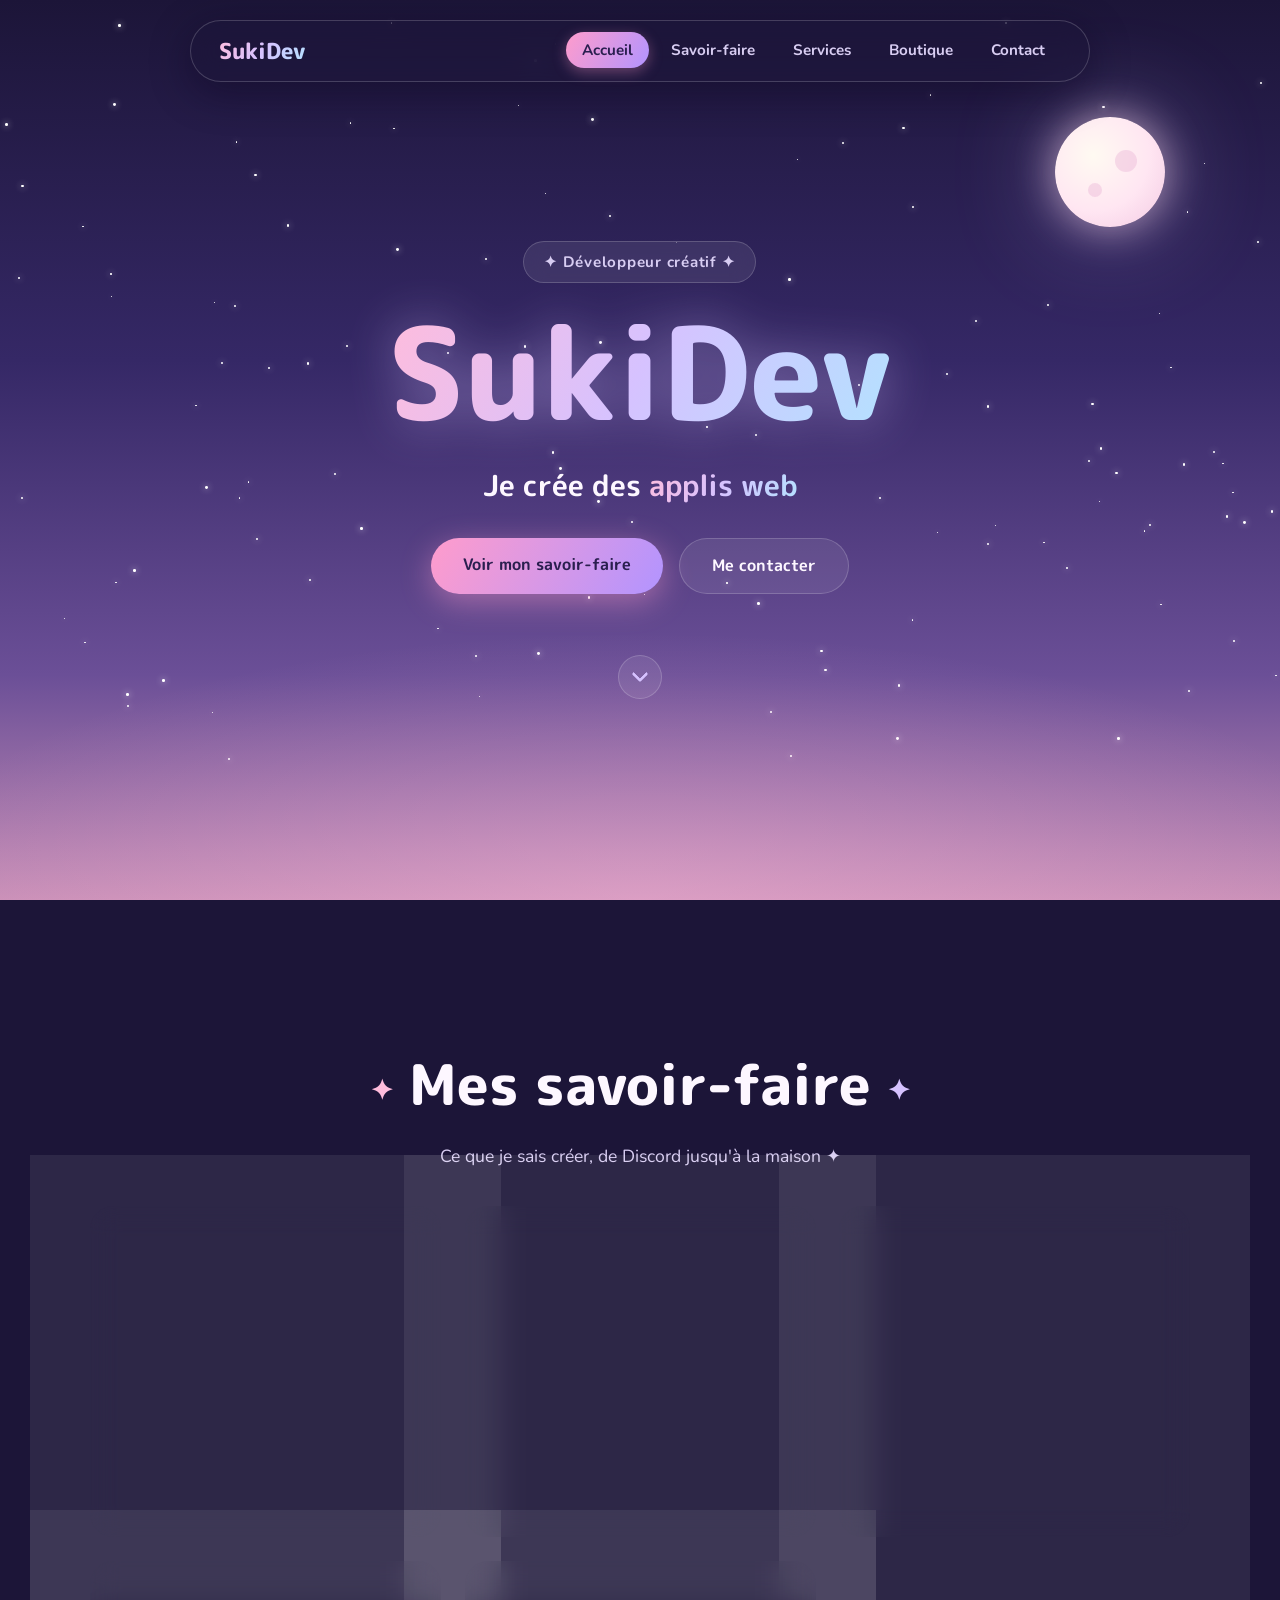
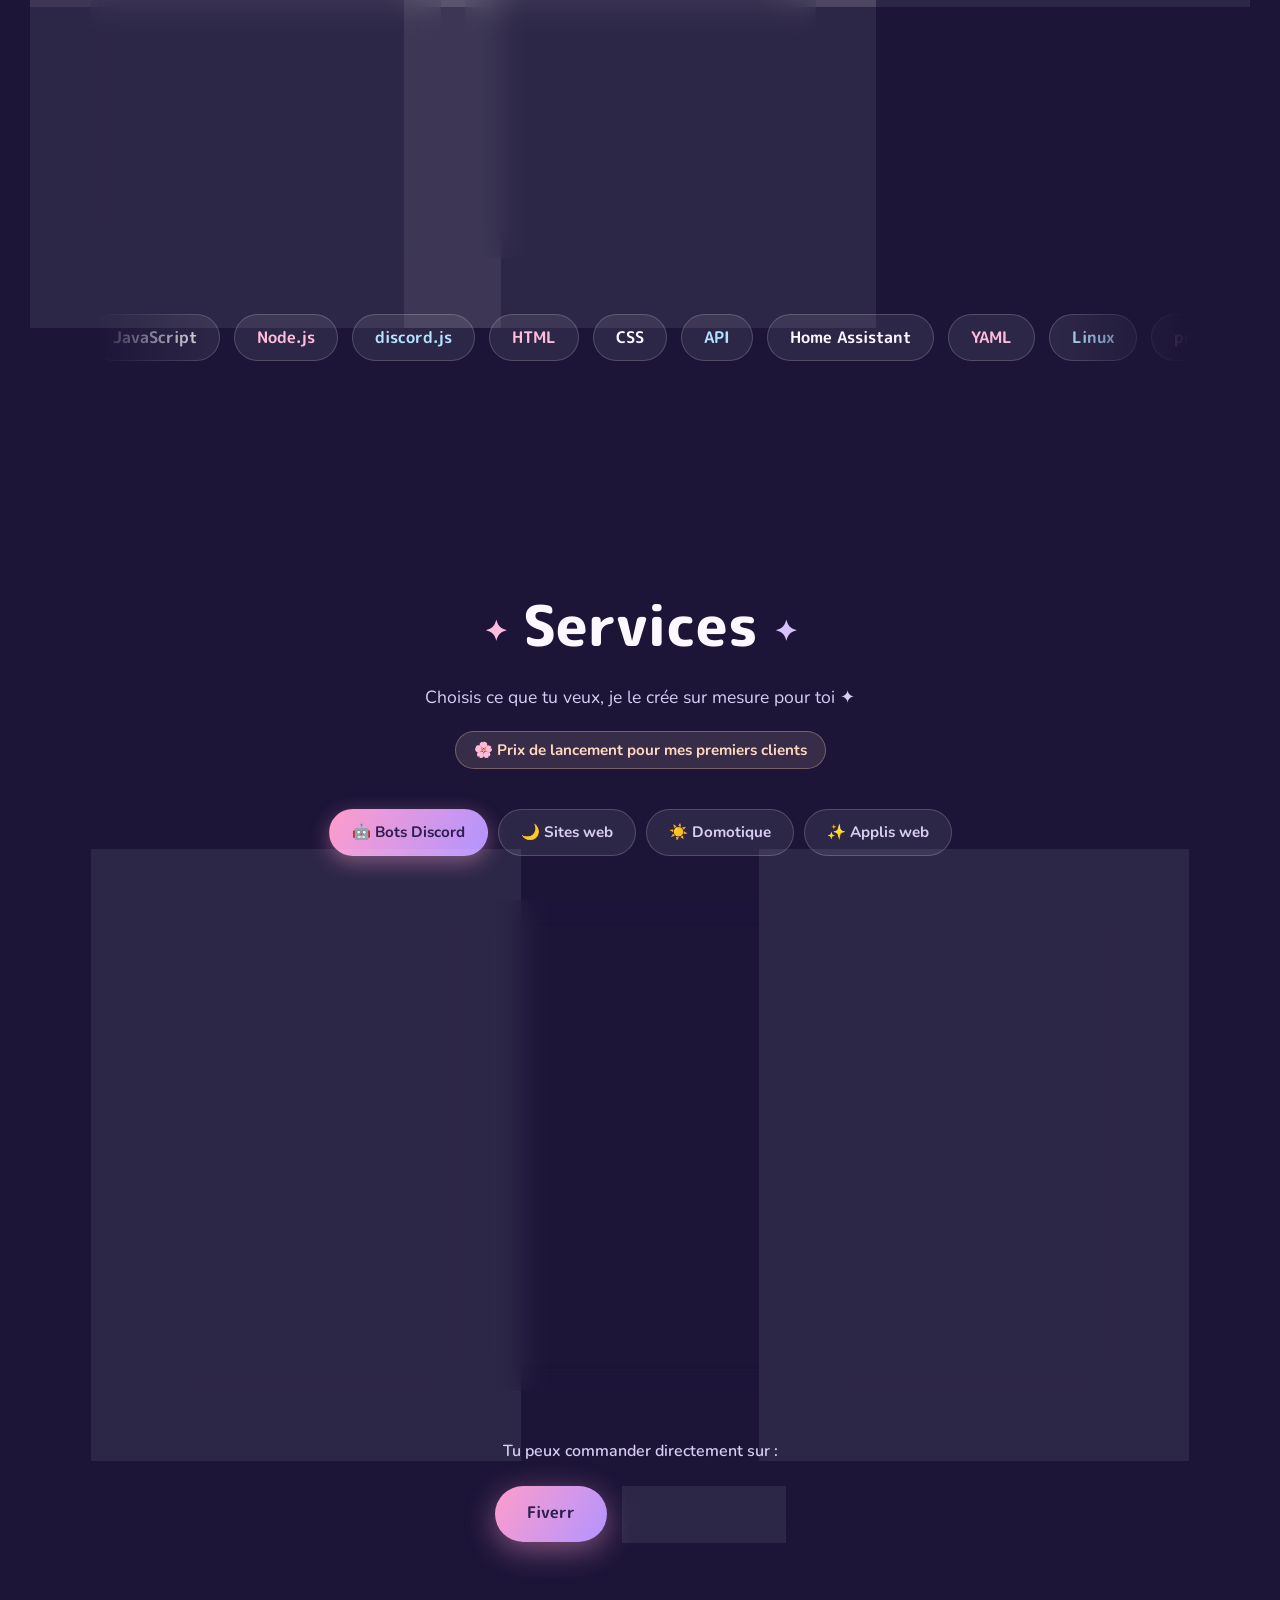
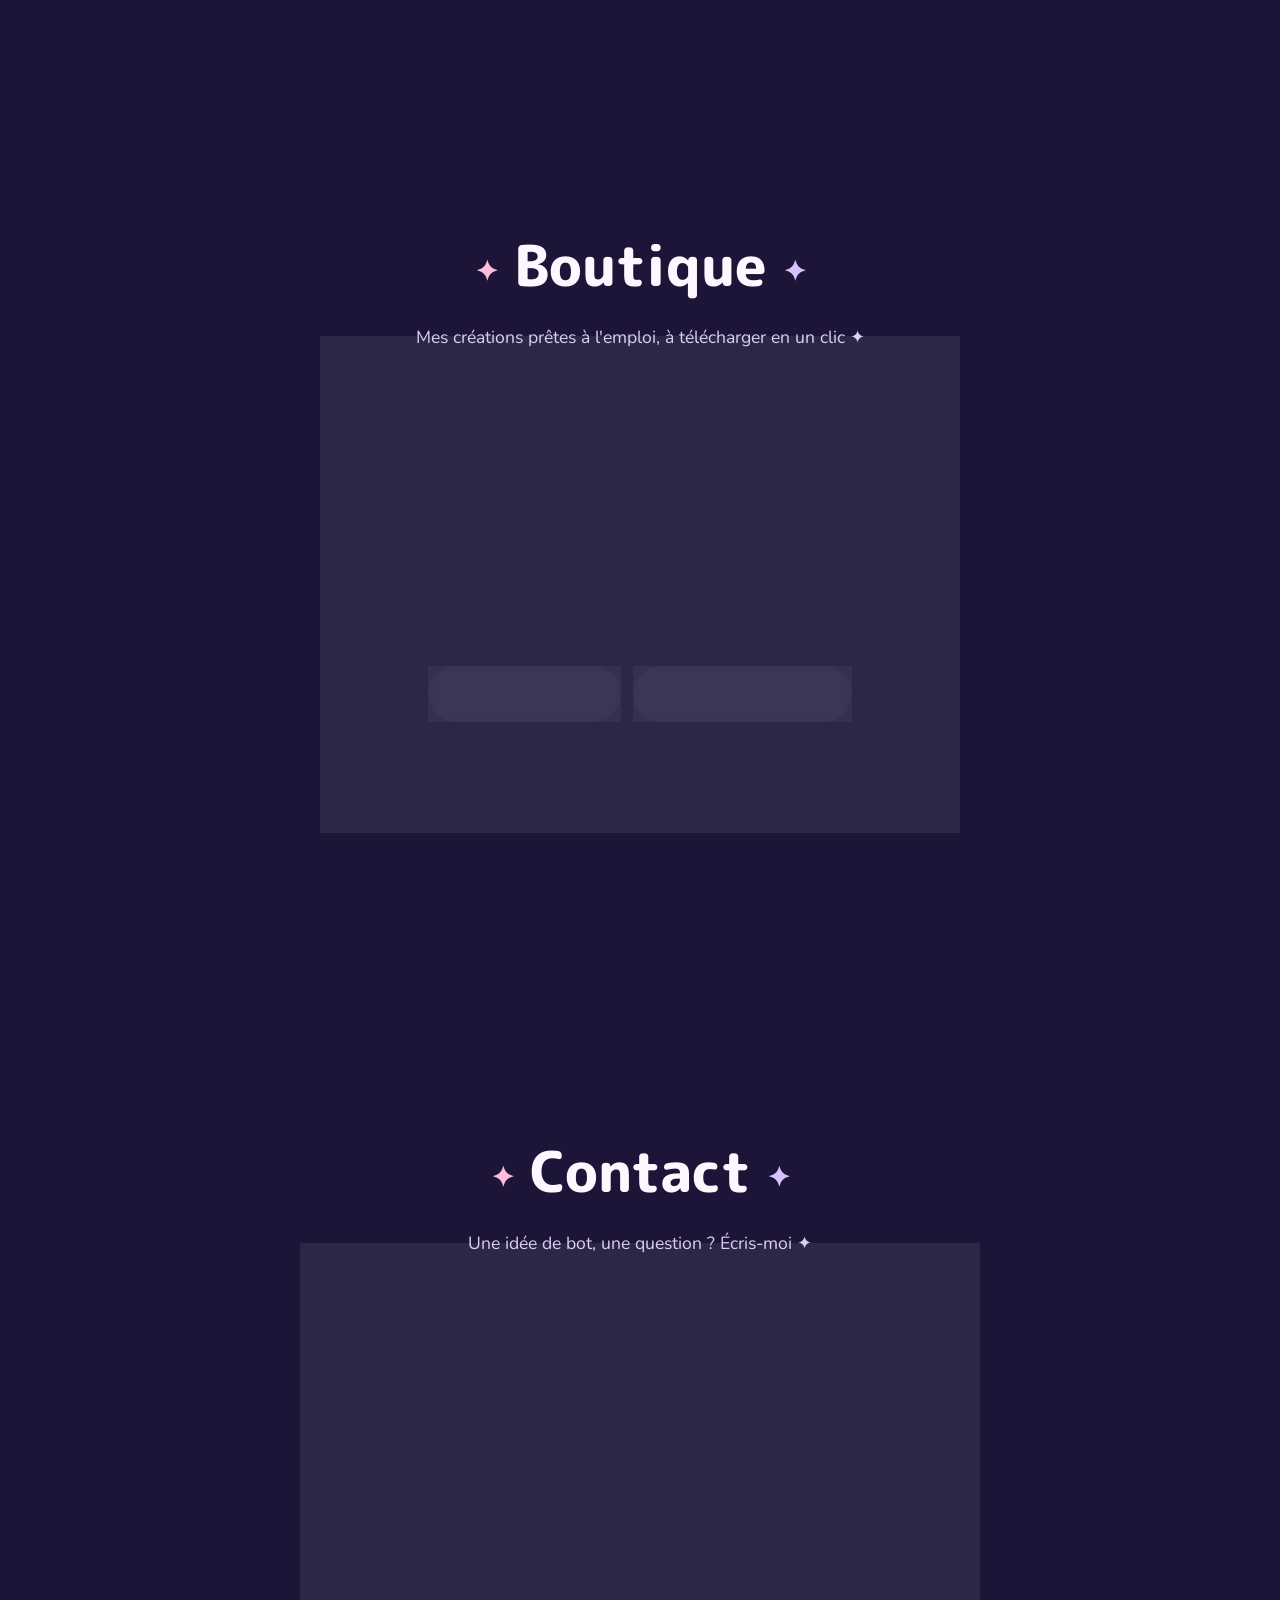
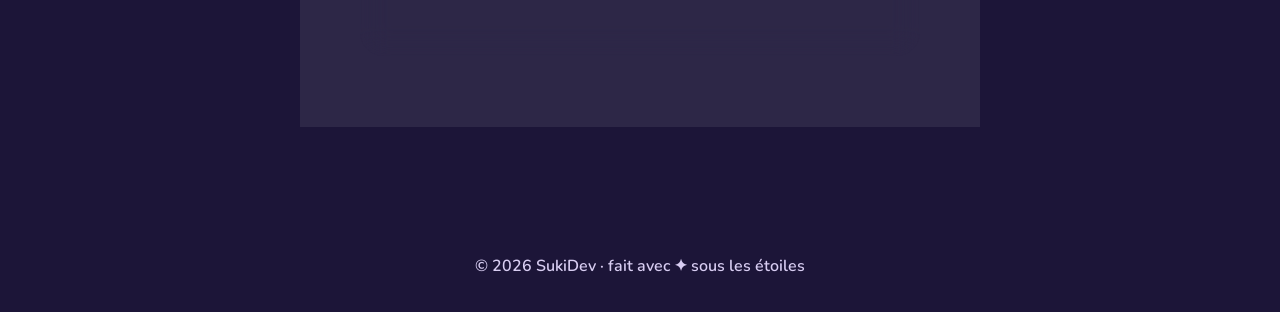
==== commit c436c938: "Update index.html" ====
--- a/index.html
+++ b/index.html
@@ -291,12 +291,11 @@
                 </article>
             </div>
 
-            <!-- Liens vers les plateformes : remplace les "#" par les liens de tes annonces -->
+            <!-- Liens pour commander -->
             <div class="services-liens reveal">
                 <p>Tu peux commander directement sur :</p>
                 <div class="hero-boutons">
-                    <a href="#" class="bouton bouton-plein" target="_blank" rel="noopener">ComeUp</a>
-                    <a href="https://www.fiverr.com/x_suki" class="bouton bouton-verre" target="_blank" rel="noopener">Fiverr</a>
+                    <a href="https://www.fiverr.com/x_suki" class="bouton bouton-plein" target="_blank" rel="noopener">Fiverr</a>
                     <a href="#contact" class="bouton bouton-verre">Par message</a>
                 </div>
             </div>
@@ -353,12 +352,11 @@
                     </button>
                 </div>
 
-                <!-- Plateformes : remplace le "#" de ComeUp par le lien de ton profil -->
+                <!-- Plateforme -->
                 <div class="contact-plateformes">
                     <p>Ou retrouve-moi sur</p>
                     <div class="contact-boutons">
                         <a href="https://www.fiverr.com/x_suki" class="bouton bouton-plein" target="_blank" rel="noopener">Fiverr</a>
-                        <a href="#" class="bouton bouton-verre" target="_blank" rel="noopener">ComeUp</a>
                     </div>
                 </div>
 
@@ -382,4 +380,4 @@
     <!-- Script -->
     <script src="js/main.js"></script>
 </body>
-</html>+</html>
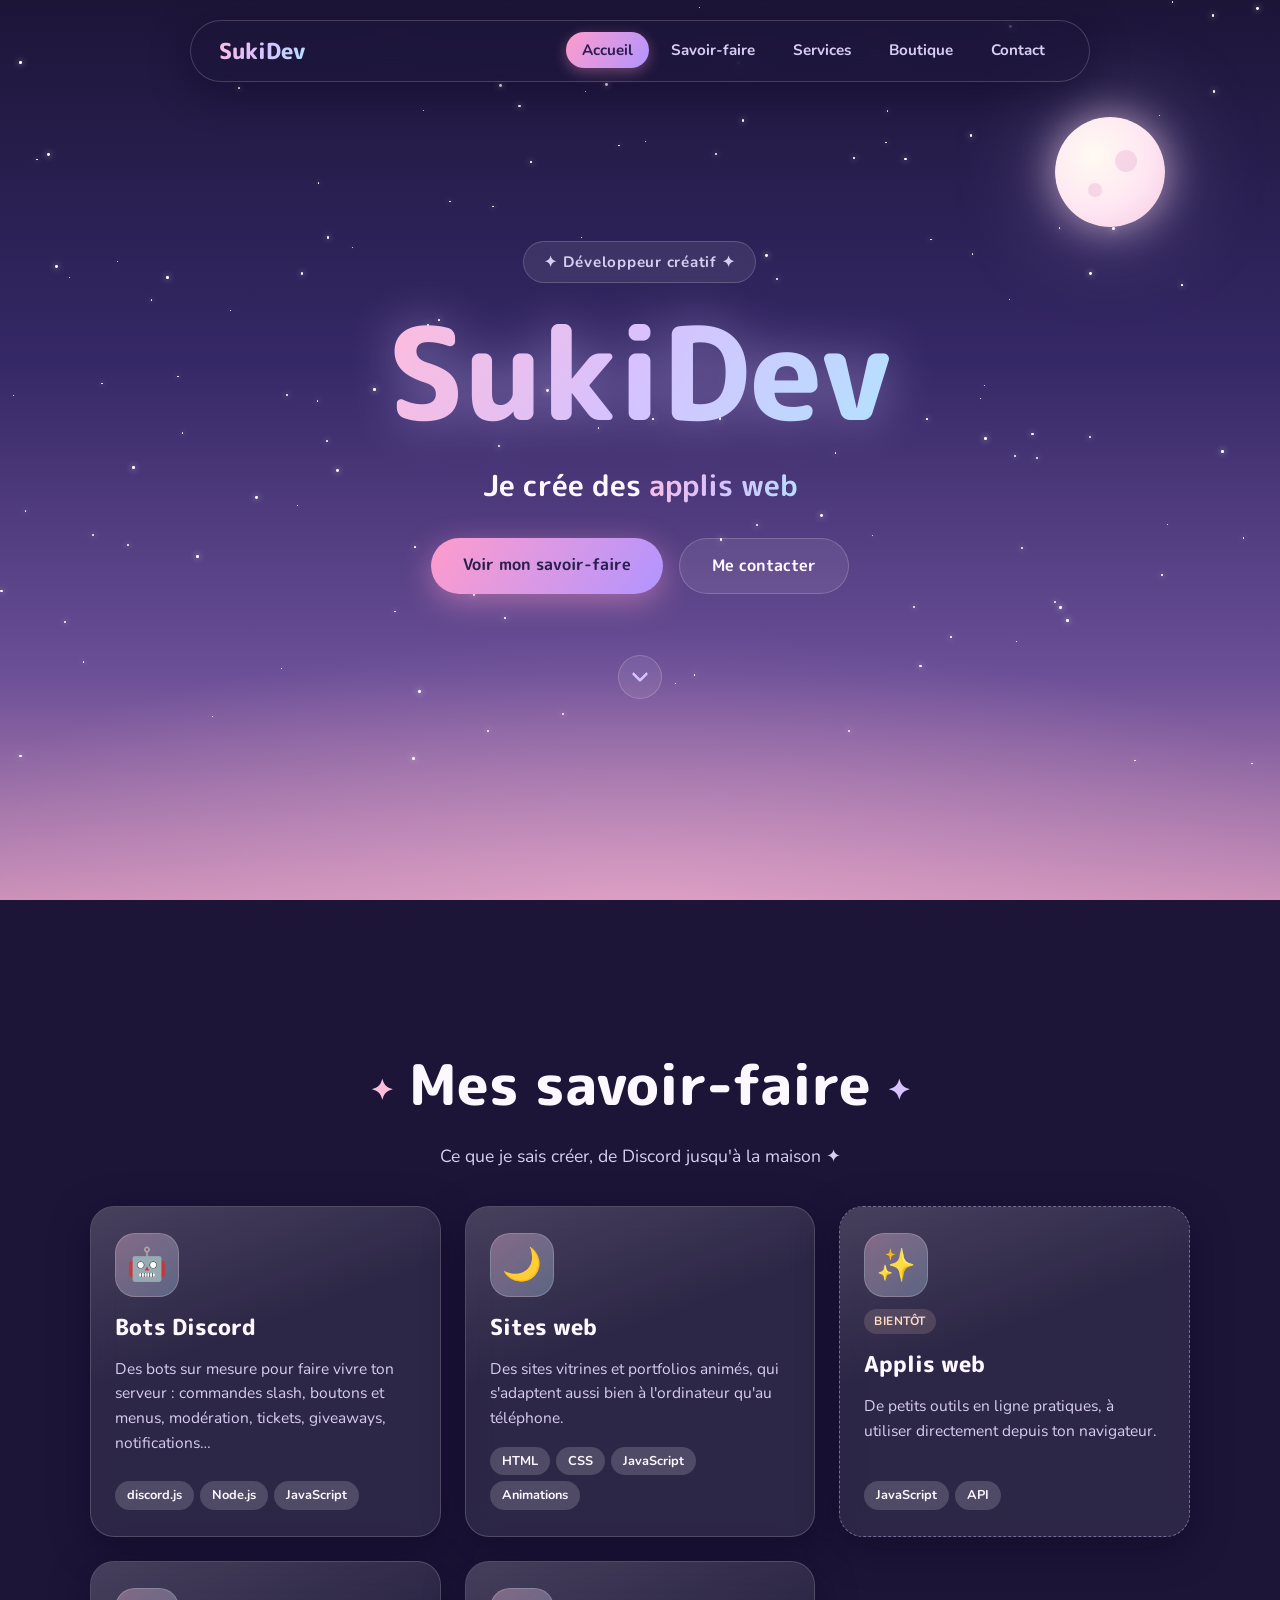
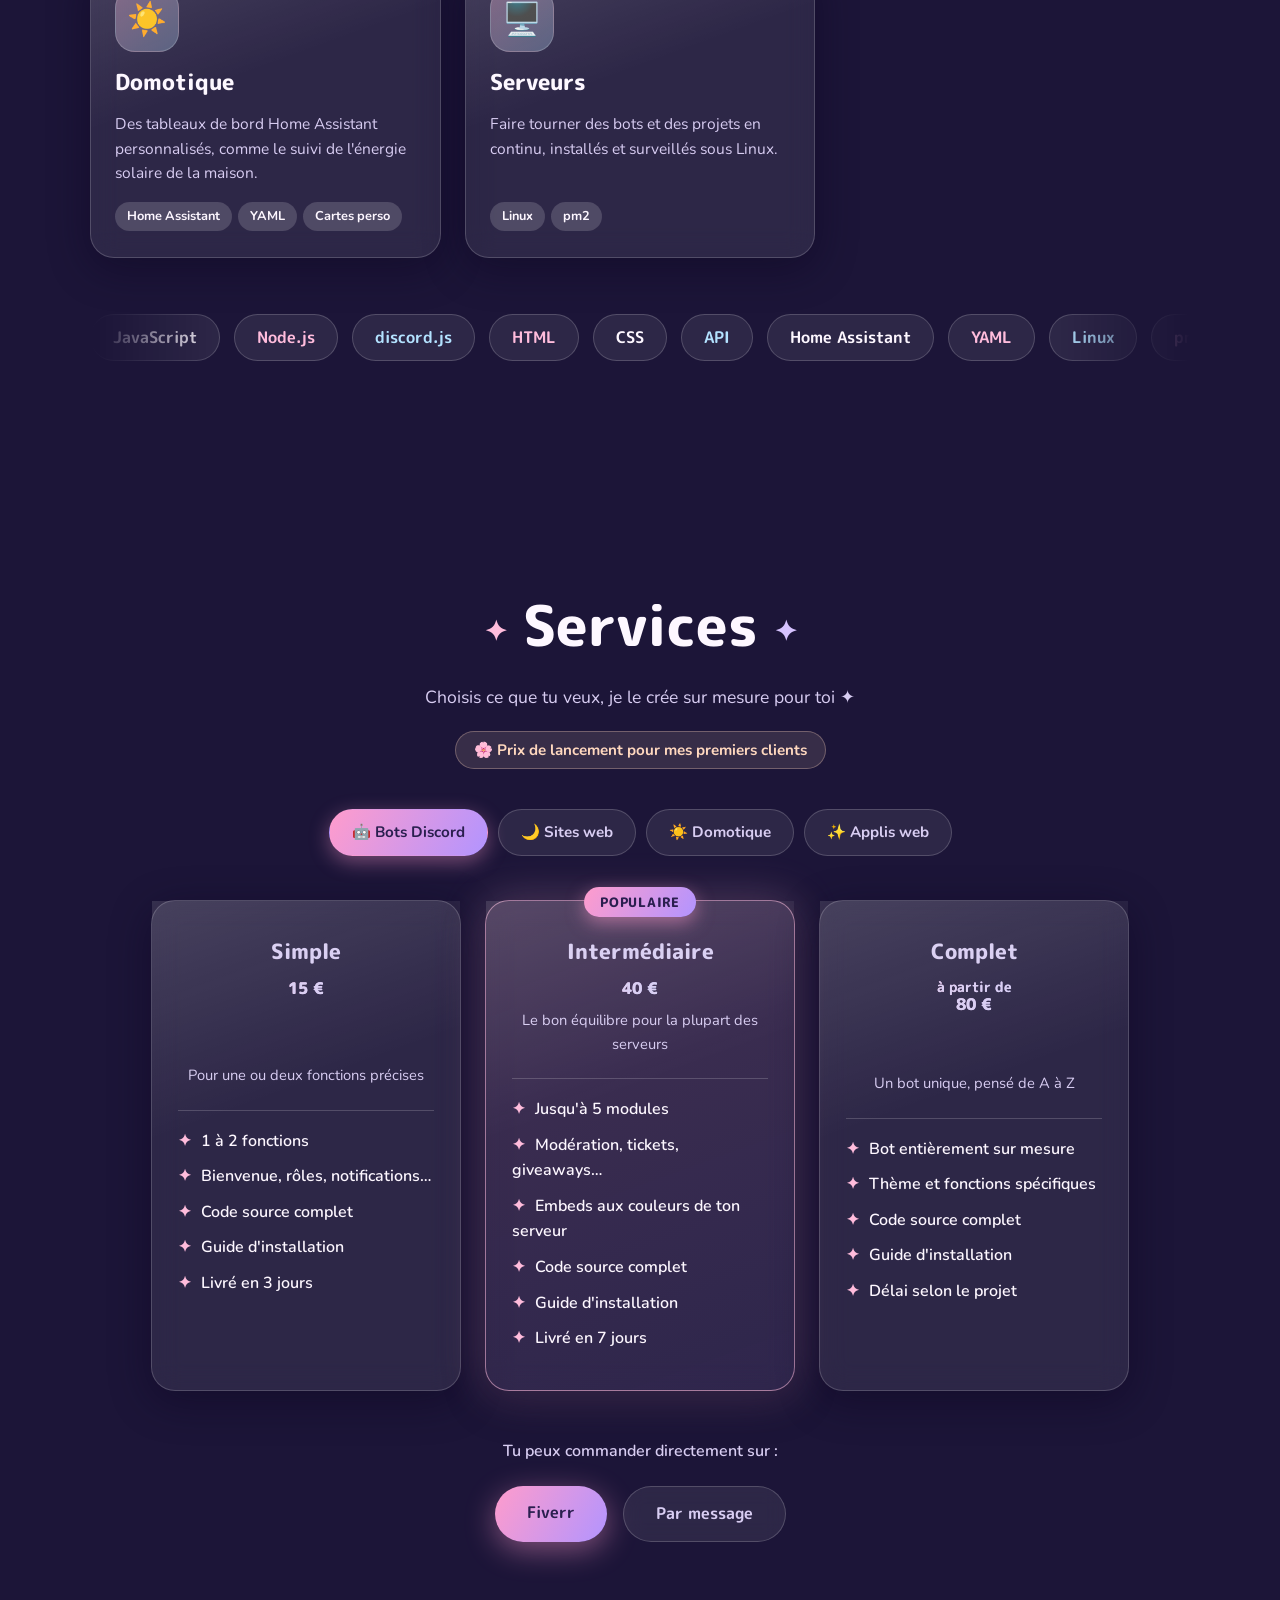
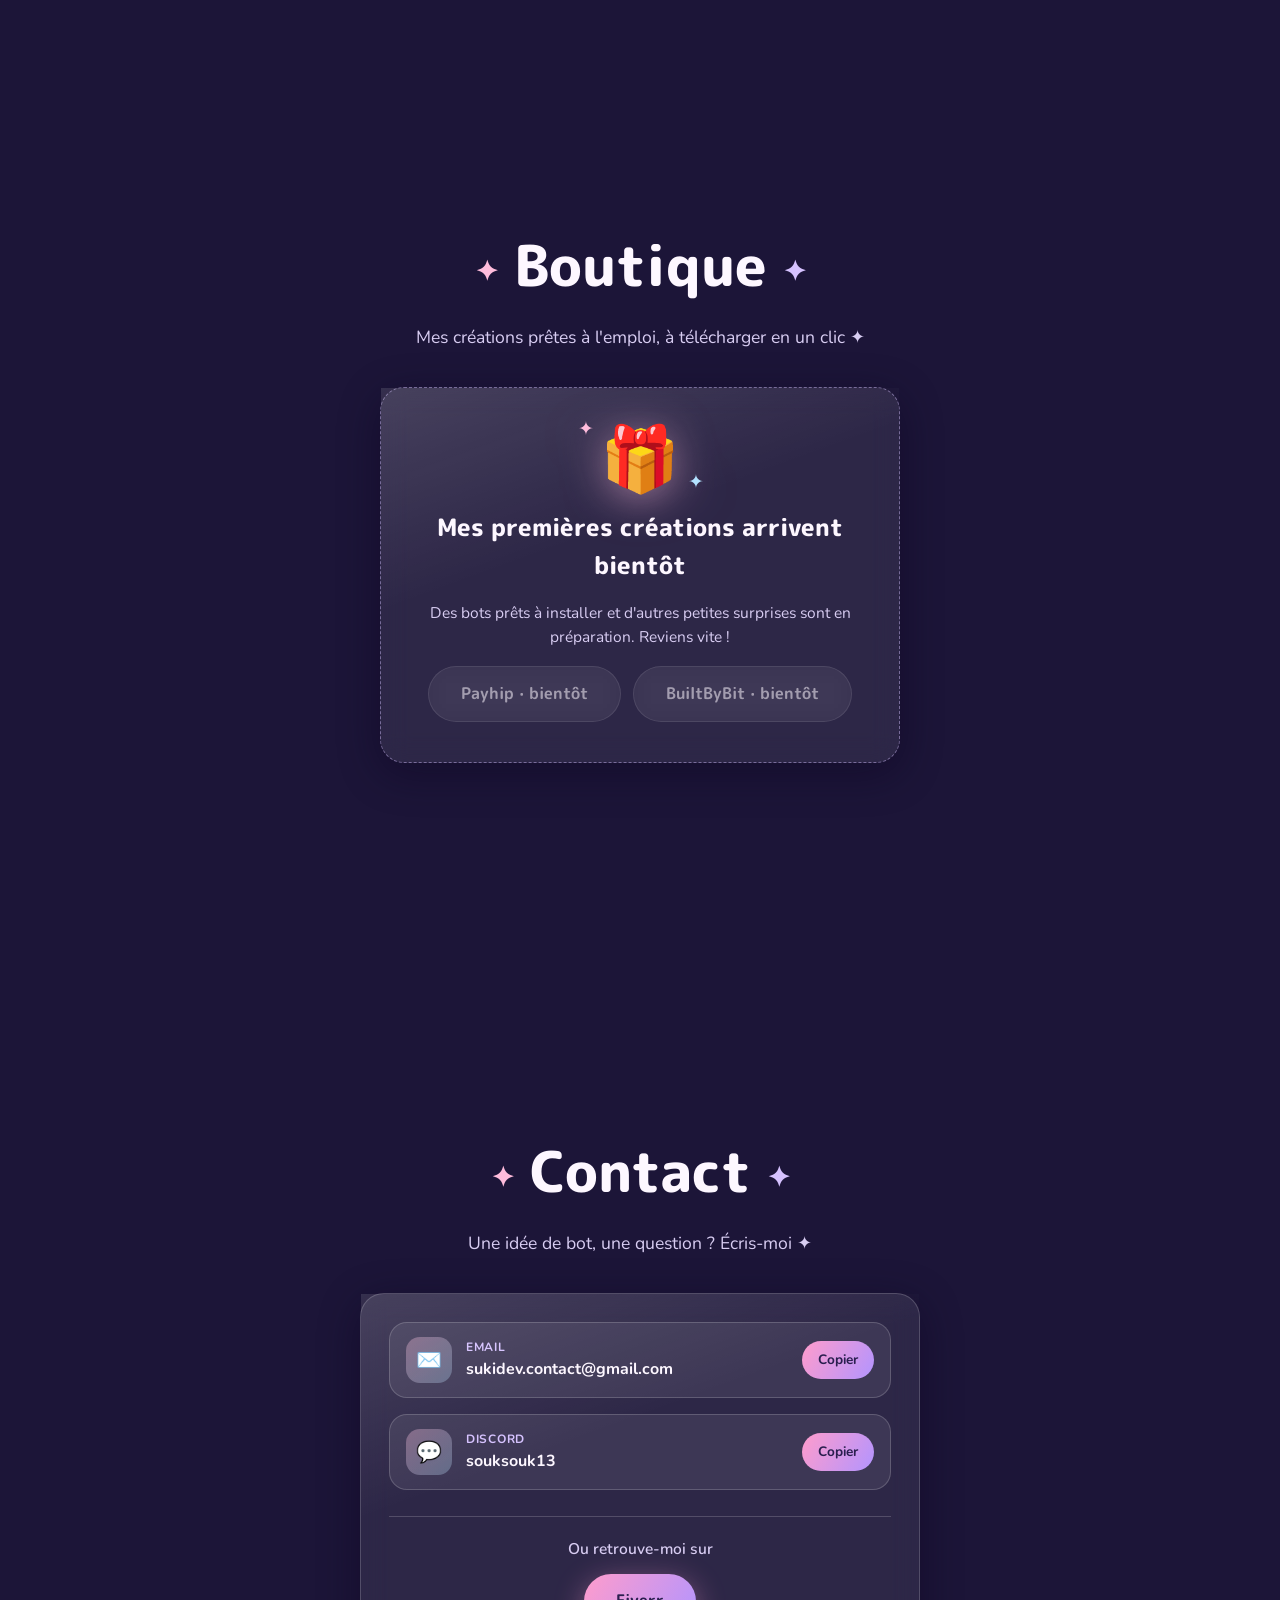
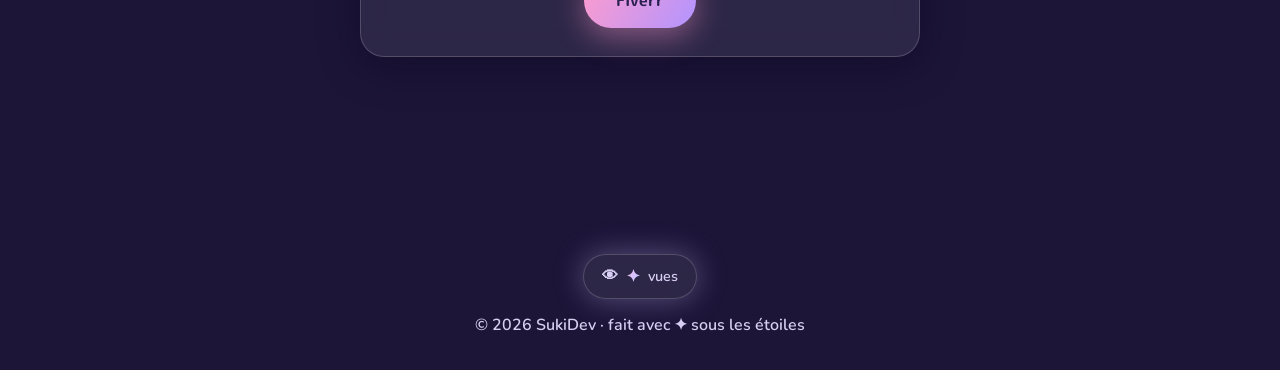
==== commit b9320baf: "Add files via upload" ====
--- a/index.html
+++ b/index.html
@@ -369,6 +369,13 @@
 
     <!-- ===== PIED DE PAGE ===== -->
     <footer class="footer">
+        <!-- Compteur de vues (rempli par main.js) -->
+        <p class="compteur-vues" title="Nombre de visites du site">
+            <span class="compteur-icone" aria-hidden="true">👁</span>
+            <span id="nombre-vues">✦</span>
+            <span class="compteur-texte">vues</span>
+        </p>
+
         <p>© 2026 SukiDev · fait avec ✦ sous les étoiles</p>
     </footer>
 
@@ -380,4 +387,4 @@
     <!-- Script -->
     <script src="js/main.js"></script>
 </body>
-</html>
+</html>
--- a/css/style.css
+++ b/css/style.css
@@ -979,10 +979,54 @@
 
 /* ===== PIED DE PAGE ===== */
 .footer {
+    display: flex;
+    flex-direction: column;
+    align-items: center;
+    gap: 14px;
     text-align: center;
     padding: 32px 16px;
     font-weight: 600;
     color: var(--texte-doux);
+}
+
+/* Pastille du compteur de vues */
+.compteur-vues {
+    display: inline-flex;
+    align-items: center;
+    gap: 8px;
+    padding: 8px 18px;
+    border-radius: 999px;
+    background: var(--verre);
+    backdrop-filter: blur(10px);
+    -webkit-backdrop-filter: blur(10px);
+    border: 1px solid var(--bordure-verre);
+    box-shadow: var(--lueur);
+    transition: transform 0.3s, border-color 0.3s;
+}
+
+.compteur-vues:hover {
+    transform: translateY(-2px);
+    border-color: rgba(255, 188, 220, 0.5);
+}
+
+.compteur-icone {
+    font-size: 1rem;
+    animation: cligne 5s ease-in-out infinite;
+}
+
+#nombre-vues {
+    font-family: var(--police-titre);
+    font-weight: 800;
+    font-size: 1.05rem;
+    font-variant-numeric: tabular-nums;   /* les chiffres ne "sautent" pas pendant le défilement */
+    background: var(--degrade-titre);
+    -webkit-background-clip: text;
+    background-clip: text;
+    color: transparent;
+}
+
+.compteur-texte {
+    font-size: 0.9rem;
 }
 
 
@@ -1062,6 +1106,12 @@
     50%      { transform: translateY(-12px) rotate(4deg); }
 }
 
+/* L'œil cligne de temps en temps */
+@keyframes cligne {
+    0%, 92%, 100% { transform: scaleY(1); }
+    96%           { transform: scaleY(0.1); }
+}
+
 @keyframes rebond {
     0%, 100% { transform: translateY(0); }
     50%      { transform: translateY(10px); }
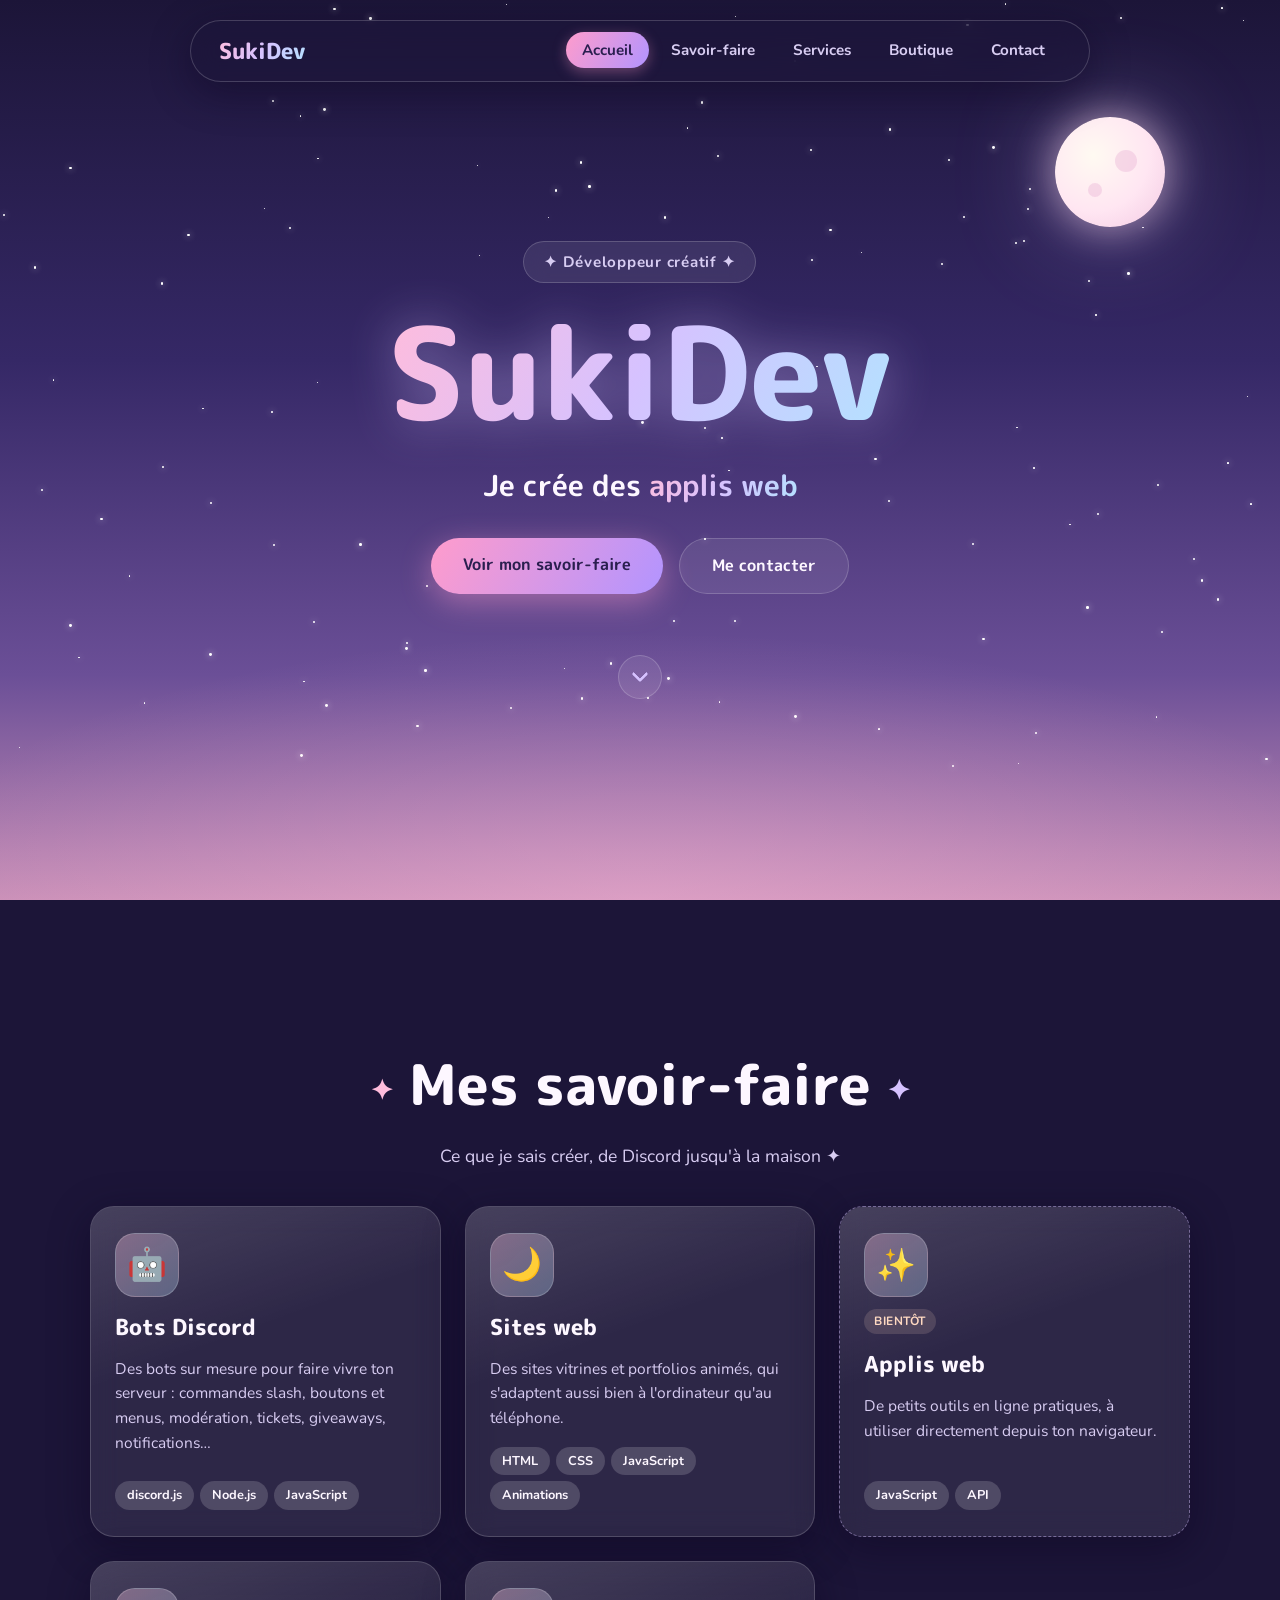
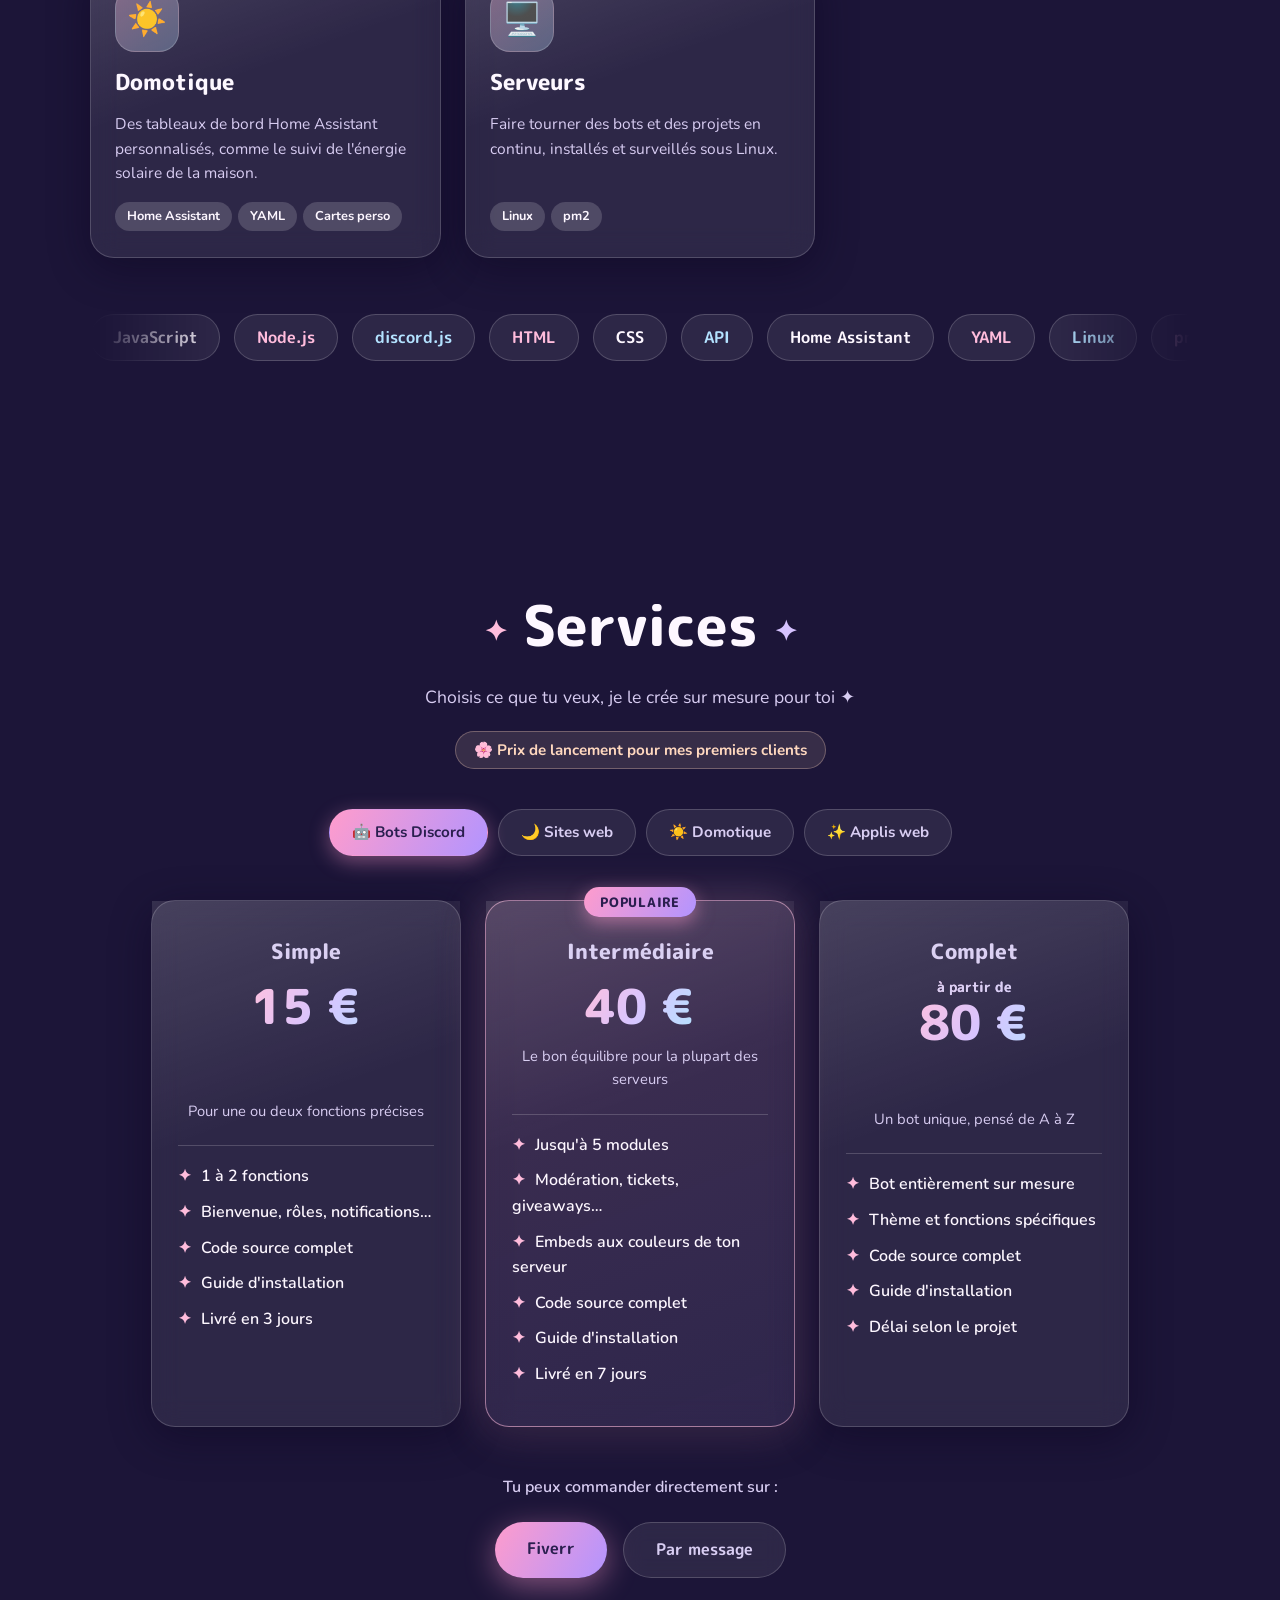
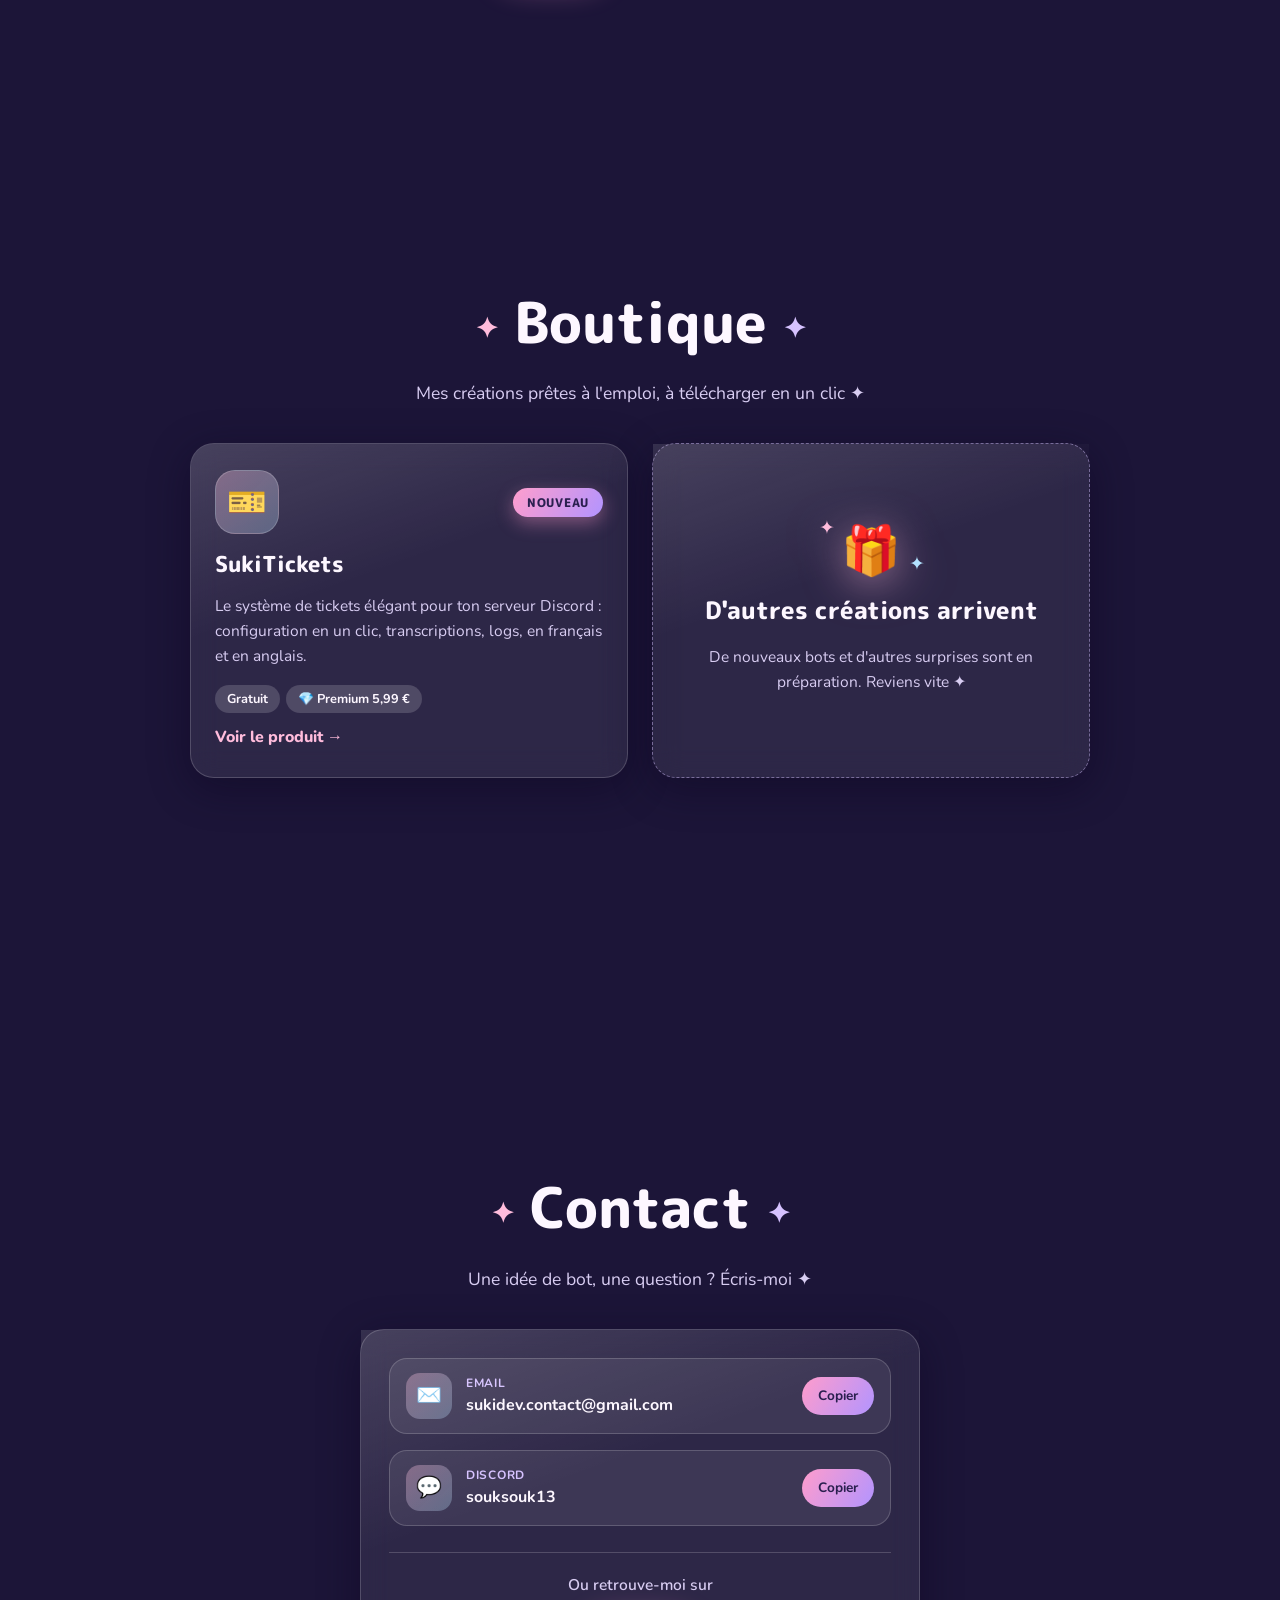
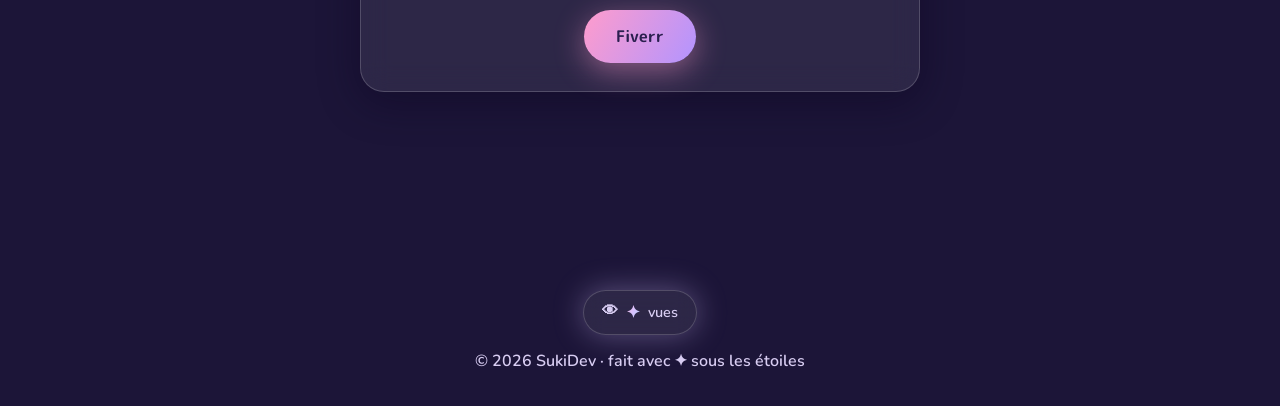
==== commit cd374034: "Add files via upload" ====
--- a/index.html
+++ b/index.html
@@ -306,16 +306,30 @@
             <h2 class="reveal">Boutique</h2>
             <p class="section-intro reveal">Mes créations prêtes à l'emploi, à télécharger en un clic ✦</p>
 
-            <div class="carte carte-attente reveal">
-                <div class="cadeau" aria-hidden="true">🎁</div>
-                <h3>Mes premières créations arrivent bientôt</h3>
-                <p>Des bots prêts à installer et d'autres petites surprises sont en préparation. Reviens vite !</p>
-
-                <!-- Liens à activer plus tard : remplace "#" par tes liens et retire la classe "bouton-inactif" -->
-                <div class="contact-boutons">
-                    <a href="#" class="bouton bouton-verre bouton-inactif" aria-disabled="true">Payhip · bientôt</a>
-                    <a href="#" class="bouton bouton-verre bouton-inactif" aria-disabled="true">BuiltByBit · bientôt</a>
-                </div>
+            <div class="grille-boutique">
+
+                <!-- Produit : SukiTickets (toute la carte est un lien vers sa page) -->
+                <a href="sukitickets.html" class="carte carte-produit reveal">
+                    <div class="produit-entete">
+                        <div class="carte-image">🎫</div>
+                        <span class="badge-nouveau">Nouveau</span>
+                    </div>
+                    <h3>SukiTickets</h3>
+                    <p>Le système de tickets élégant pour ton serveur Discord : configuration en un clic, transcriptions, logs, en français et en anglais.</p>
+                    <ul class="carte-pastilles">
+                        <li>Gratuit</li>
+                        <li>💎 Premium 5,99 €</li>
+                    </ul>
+                    <span class="lien-produit">Voir le produit →</span>
+                </a>
+
+                <!-- Les prochaines créations -->
+                <div class="carte carte-attente carte-attente-petite reveal">
+                    <div class="cadeau" aria-hidden="true">🎁</div>
+                    <h3>D'autres créations arrivent</h3>
+                    <p>De nouveaux bots et d'autres surprises sont en préparation. Reviens vite ✦</p>
+                </div>
+
             </div>
         </section>
 
--- a/css/style.css
+++ b/css/style.css
@@ -630,7 +630,7 @@
 }
 
 /* "Sur devis" un peu plus petit qu'un prix */
-.prix.prix-devis {
+.carte .prix.prix-devis {
     font-size: 2.1rem;
 }
 
@@ -646,8 +646,8 @@
     color: var(--texte-doux);
 }
 
-/* Le prix en gros, en dégradé */
-.prix {
+/* Le prix en gros, en dégradé (".carte" pour passer devant le style des paragraphes des cartes) */
+.carte .prix {
     font-family: var(--police-titre);
     font-weight: 800;
     font-size: 3rem;
@@ -1197,4 +1197,298 @@
         opacity: 1;
         transform: none;
     }
+}
+
+
+/* ===================================================
+   BOUTIQUE : CARTES PRODUITS (page d'accueil)
+   =================================================== */
+.grille-boutique {
+    width: 100%;
+    max-width: 900px;
+    display: grid;
+    grid-template-columns: repeat(auto-fit, minmax(280px, 1fr));
+    gap: 24px;
+    align-items: stretch;
+}
+
+.carte-produit {
+    color: inherit;
+    text-decoration: none;
+    cursor: pointer;
+}
+
+.carte-produit .produit-entete {
+    display: flex;
+    align-items: center;
+    justify-content: space-between;
+}
+
+.badge-nouveau {
+    font-family: var(--police-titre);
+    font-weight: 800;
+    font-size: 0.75rem;
+    letter-spacing: 0.06em;
+    text-transform: uppercase;
+    color: #2a1f4f;
+    padding: 5px 14px;
+    border-radius: 999px;
+    background: var(--degrade-bouton);
+    box-shadow: 0 6px 18px rgba(255, 156, 204, 0.4);
+}
+
+.lien-produit {
+    font-weight: 800;
+    color: var(--rose);
+    transition: transform 0.3s;
+}
+
+.carte-produit:hover .lien-produit {
+    transform: translateX(6px);
+}
+
+.carte-attente-petite {
+    max-width: none;
+    padding: 30px 24px;
+    justify-content: center;
+}
+
+.carte-attente-petite .cadeau {
+    font-size: 3rem;
+}
+
+
+/* ===================================================
+   PAGE PRODUIT (sukitickets.html)
+   =================================================== */
+.produit-hero {
+    gap: 20px;
+    padding-top: 150px;
+}
+
+.produit-hero h1 {
+    font-size: clamp(3rem, 10vw, 6.5rem);
+}
+
+.produit-hero .hero-texte {
+    max-width: 640px;
+}
+
+/* Aperçu d'un ticket, façon Discord */
+.apercu {
+    width: 100%;
+    max-width: 560px;
+    margin-top: 26px;
+    padding: 18px;
+    text-align: left;
+    animation: apparition 1s 1.1s cubic-bezier(0.2, 0.8, 0.2, 1) both, flotte-apercu 6s 2.1s ease-in-out infinite;
+}
+
+.apercu-message {
+    display: flex;
+    gap: 14px;
+}
+
+.apercu-avatar {
+    flex-shrink: 0;
+    width: 44px;
+    height: 44px;
+    border-radius: 50%;
+    display: flex;
+    align-items: center;
+    justify-content: center;
+    font-size: 1.3rem;
+    background: var(--degrade-bouton);
+}
+
+.apercu-nom {
+    font-weight: 800;
+}
+
+.apercu-tag {
+    font-size: 0.65rem;
+    font-weight: 800;
+    padding: 2px 6px;
+    margin-left: 6px;
+    border-radius: 5px;
+    color: #fff;
+    background: #9d7bea;
+    vertical-align: 2px;
+}
+
+.apercu-embed {
+    margin-top: 8px;
+    padding: 12px 14px;
+    border-left: 4px solid var(--lavande);
+    border-radius: 8px;
+    background: rgba(255, 255, 255, 0.06);
+}
+
+.apercu-embed b {
+    display: block;
+    margin-bottom: 4px;
+}
+
+.apercu-embed p {
+    font-size: 0.92rem;
+    color: var(--texte-doux);
+}
+
+.apercu-champs {
+    display: grid;
+    grid-template-columns: repeat(3, 1fr);
+    gap: 8px;
+    margin-top: 10px;
+    font-size: 0.82rem;
+}
+
+.apercu-champs span {
+    display: block;
+    font-weight: 800;
+    color: var(--texte);
+}
+
+.apercu-boutons {
+    display: flex;
+    gap: 8px;
+    margin-top: 12px;
+}
+
+.apercu-boutons span {
+    font-size: 0.82rem;
+    font-weight: 700;
+    padding: 6px 12px;
+    border-radius: 8px;
+}
+
+.apercu-vert  { background: #7ee0b5; color: #1b3b30; }
+.apercu-rouge { background: #ff8fa3; color: #4a1c27; }
+
+/* Sections de la page produit */
+.produit-section {
+    justify-content: flex-start;
+    padding-top: 120px;
+    min-height: auto;
+}
+
+/* Bouton d'achat Payhip et petite note sous les prix */
+.note-paiement {
+    margin-top: 6px;
+    font-size: 0.85rem;
+    color: var(--texte-doux);
+    text-align: center;
+}
+
+.carte-prix .bouton {
+    margin-top: 12px;
+    width: 100%;
+    text-align: center;
+}
+
+/* Étapes d'installation */
+.etapes {
+    width: 100%;
+    max-width: 1000px;
+    display: grid;
+    grid-template-columns: repeat(auto-fit, minmax(240px, 1fr));
+    gap: 24px;
+}
+
+.numero-etape {
+    width: 46px;
+    height: 46px;
+    display: flex;
+    align-items: center;
+    justify-content: center;
+    font-family: var(--police-titre);
+    font-weight: 800;
+    font-size: 1.3rem;
+    color: #2a1f4f;
+    border-radius: 50%;
+    background: var(--degrade-bouton);
+}
+
+/* Questions fréquentes */
+.faq {
+    width: 100%;
+    max-width: 760px;
+    display: flex;
+    flex-direction: column;
+    gap: 14px;
+    text-align: left;
+}
+
+.faq details {
+    padding: 18px 22px;
+    border-radius: 18px;
+    background: var(--verre);
+    border: 1px solid var(--bordure-verre);
+    transition: background 0.3s, border-color 0.3s;
+}
+
+.faq details[open] {
+    background: var(--verre-fort);
+    border-color: rgba(255, 188, 220, 0.4);
+}
+
+.faq summary {
+    cursor: pointer;
+    font-weight: 800;
+    list-style: none;
+    display: flex;
+    justify-content: space-between;
+    gap: 12px;
+}
+
+.faq summary::-webkit-details-marker {
+    display: none;
+}
+
+.faq summary::after {
+    content: "✦";
+    color: var(--rose);
+    transition: transform 0.3s;
+}
+
+.faq details[open] summary::after {
+    transform: rotate(45deg);
+}
+
+.faq details p {
+    margin-top: 10px;
+    color: var(--texte-doux);
+}
+
+@keyframes flotte-apercu {
+    0%, 100% { transform: translateY(0); }
+    50%      { transform: translateY(-8px); }
+}
+
+@media (max-width: 700px) {
+    .produit-hero {
+        padding-top: 190px;
+    }
+
+    .apercu-champs {
+        grid-template-columns: 1fr;
+    }
+}
+
+@media (prefers-reduced-motion: reduce) {
+    .apercu {
+        animation: none;
+    }
+}
+
+/* Petits bouts de code dans les textes de la page produit */
+.produit-section code {
+    font-size: 0.88em;
+    padding: 1px 6px;
+    border-radius: 6px;
+    background: rgba(0, 0, 0, 0.3);
+}
+
+/* Le badge au-dessus d'une carte de prix reste sur une seule ligne */
+.badge-populaire {
+    white-space: nowrap;
 }
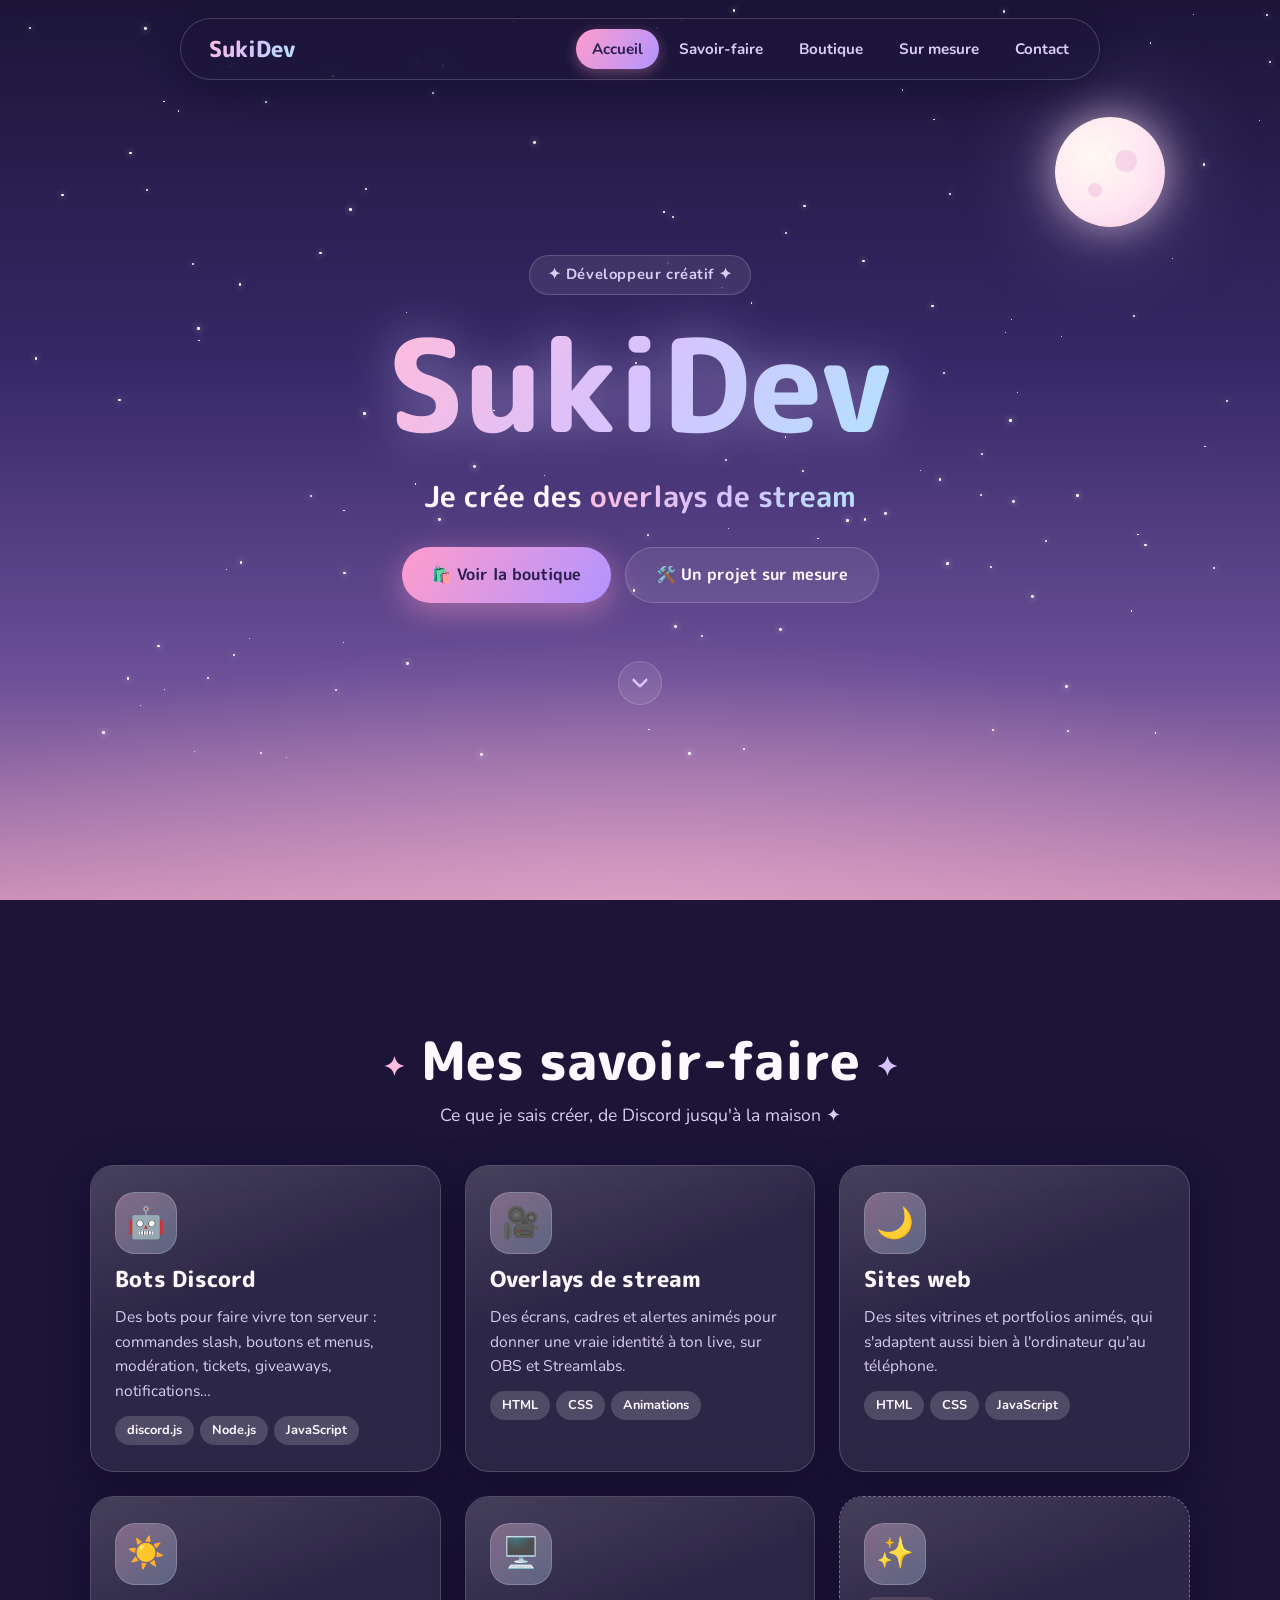
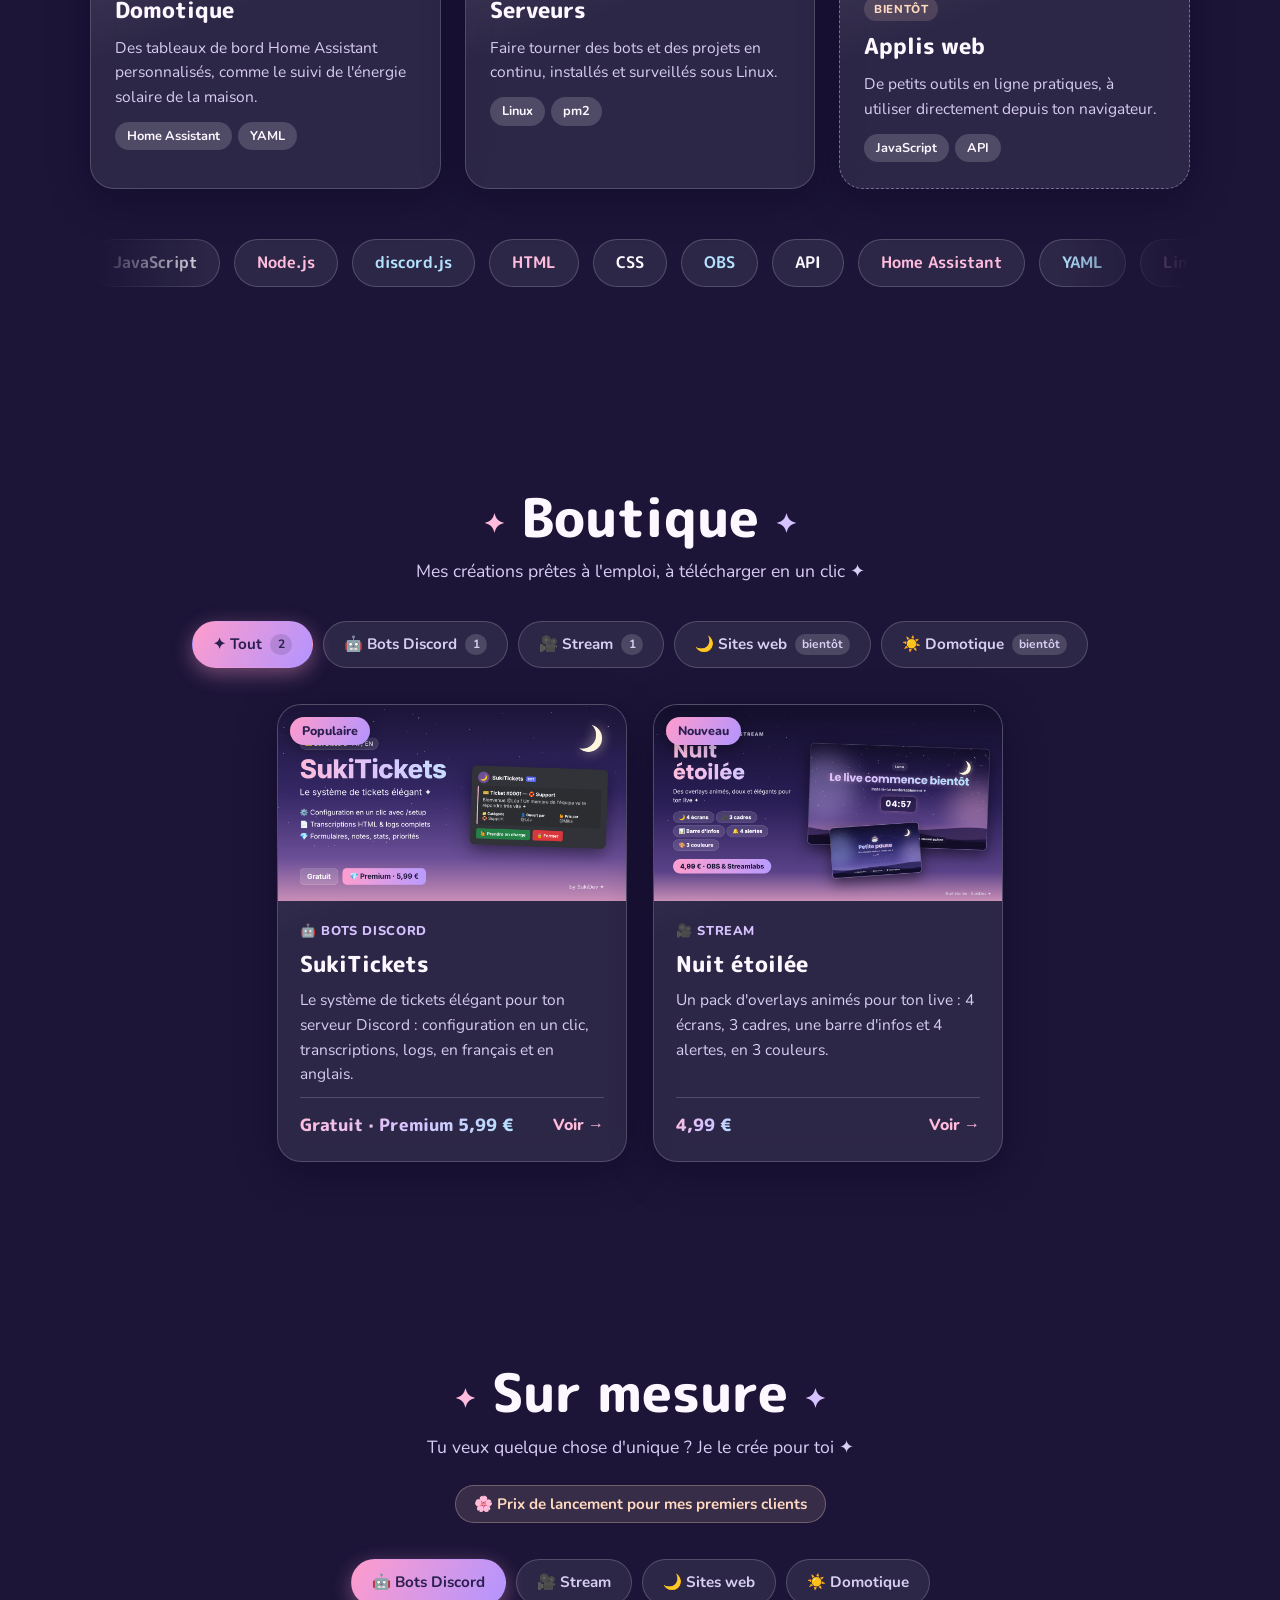
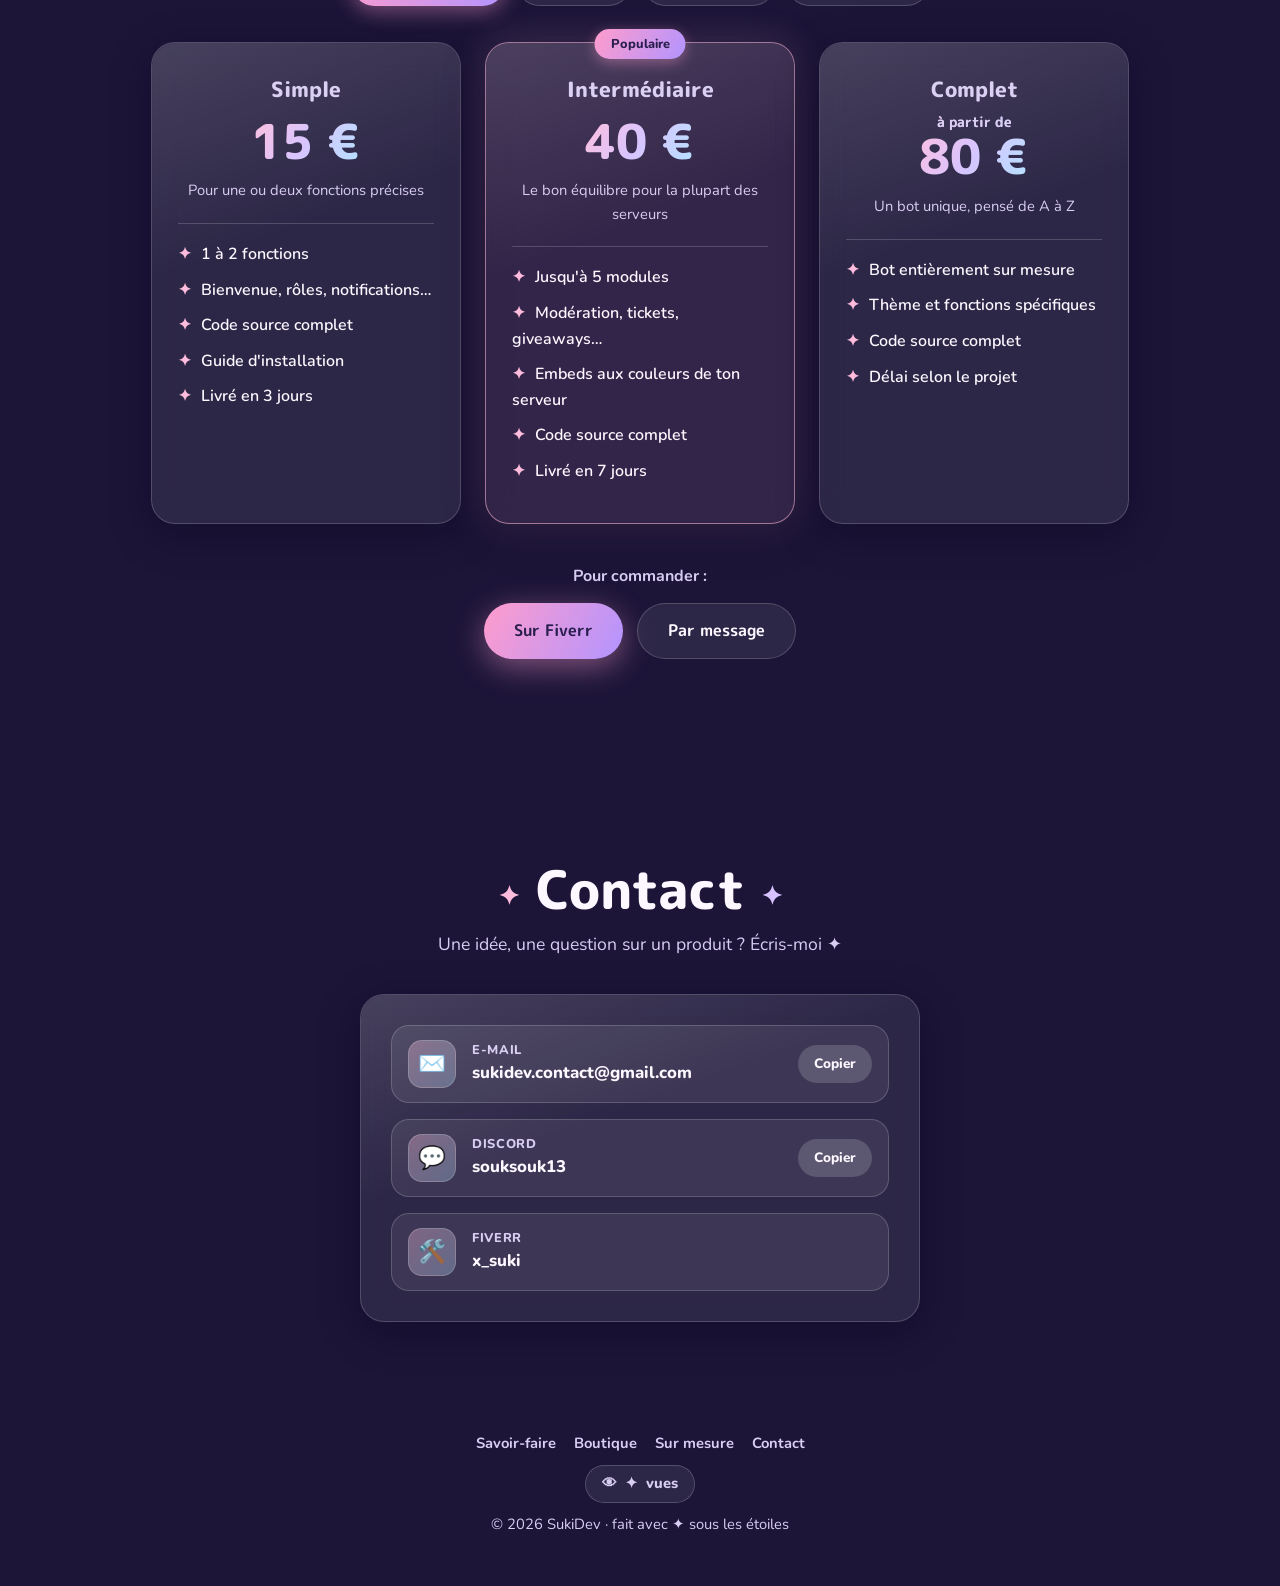
==== commit 5043bb26: "Add files via upload" ====
--- a/index.html
+++ b/index.html
@@ -1,42 +1,34 @@
-<!-- sukidev/index.html -->
+<!-- index.html -->
 <!DOCTYPE html>
 <html lang="fr">
 <head>
     <meta charset="UTF-8">
     <meta name="viewport" content="width=device-width, initial-scale=1.0">
-    <title>SukiDev — Bots Discord, sites et applis web</title>
-    <meta name="description" content="SukiDev : bots Discord sur mesure, sites web, applis web et dashboards domotiques.">
-
-    <!-- Couleur de la barre du navigateur sur téléphone -->
+    <title>SukiDev — Bots Discord, overlays de stream et sites web</title>
+    <meta name="description" content="SukiDev : bots Discord, overlays de stream, sites web et dashboards domotiques. Créations prêtes à l'emploi et projets sur mesure.">
     <meta name="theme-color" content="#1c1538">
-
-    <!-- Aperçu quand le lien est partagé (Discord, réseaux…) -->
     <meta property="og:title" content="SukiDev — Développeur créatif">
-    <meta property="og:description" content="Bots Discord sur mesure, sites web, applis web et dashboards domotiques ✦">
+    <meta property="og:description" content="Bots Discord, overlays de stream, sites web et dashboards domotiques ✦">
     <meta property="og:type" content="website">
 
-    <!-- Icône de l'onglet -->
-    <link rel="icon" href="images/logo/favicon.svg" type="image/svg+xml">
-
-    <!-- Feuille de style -->
-    <link rel="stylesheet" href="css/style.css">
+    <link rel="icon" href="assets/images/logo/favicon.svg" type="image/svg+xml">
+    <link rel="stylesheet" href="assets/css/style.css">
 </head>
-<body>
-
-    <!-- ===== CIEL ÉTOILÉ (les étoiles sont créées par main.js) ===== -->
+<body data-racine="">
+
     <div class="ciel" aria-hidden="true"></div>
     <div class="lune" aria-hidden="true"></div>
 
-    <!-- ===== MENU DE NAVIGATION ===== -->
+    <!-- ===== MENU ===== -->
     <header class="header">
         <nav class="nav">
-            <a href="#accueil" class="nav-logo">SukiDev</a>
-
-            <ul class="nav-links">
+            <a href="#accueil" class="nav-logo degrade">SukiDev</a>
+            <button class="burger" type="button" aria-label="Ouvrir le menu" aria-expanded="false"><span></span></button>
+            <ul class="nav-liens">
                 <li><a href="#accueil">Accueil</a></li>
                 <li><a href="#savoir-faire">Savoir-faire</a></li>
-                <li><a href="#services">Services</a></li>
                 <li><a href="#boutique">Boutique</a></li>
+                <li><a href="#sur-mesure">Sur mesure</a></li>
                 <li><a href="#contact">Contact</a></li>
             </ul>
         </nav>
@@ -46,335 +38,240 @@
 
         <!-- ===== ACCUEIL ===== -->
         <section id="accueil" class="section hero">
-            <p class="hero-badge">✦ Développeur créatif ✦</p>
-
+            <p class="pastille">✦ Développeur créatif ✦</p>
             <h1>SukiDev</h1>
-
-            <!-- Le mot en dégradé change tout seul grâce à main.js -->
-            <p class="hero-texte">
-                Je crée des <span id="mot-change" class="mot-change">bots Discord</span>
-            </p>
-
-            <div class="hero-boutons">
-                <a href="#savoir-faire" class="bouton bouton-plein">Voir mon savoir-faire</a>
-                <a href="#contact" class="bouton bouton-verre">Me contacter</a>
-            </div>
-
-            <a href="#savoir-faire" class="fleche" aria-label="Descendre vers mes savoir-faire">
-                <span></span>
-            </a>
-        </section>
-
-        <!-- ===== MES SAVOIR-FAIRE ===== -->
-        <section id="savoir-faire" class="section savoir-faire">
-            <h2 class="reveal">Mes savoir-faire</h2>
-            <p class="section-intro reveal">Ce que je sais créer, de Discord jusqu'à la maison ✦</p>
-
-            <!-- Grille des domaines -->
-            <div class="grille-cartes">
+            <p class="hero-texte">Je crée des <span id="mot-change" class="mot-change">bots Discord</span></p>
+            <div class="boutons">
+                <a href="#boutique" class="bouton bouton-plein">🛍️ Voir la boutique</a>
+                <a href="#sur-mesure" class="bouton bouton-verre">🛠️ Un projet sur mesure</a>
+            </div>
+            <a href="#savoir-faire" class="fleche" aria-label="Descendre"><span></span></a>
+        </section>
+
+        <!-- ===== SAVOIR-FAIRE ===== -->
+        <section id="savoir-faire" class="section">
+            <div class="conteneur">
+                <h2 class="titre-etoile reveal">Mes savoir-faire</h2>
+                <p class="section-intro reveal" style="margin-inline:auto">Ce que je sais créer, de Discord jusqu'à la maison ✦</p>
+
+                <div class="grille">
+                    <article class="carte reveal">
+                        <div class="carte-icone">🤖</div>
+                        <h3>Bots Discord</h3>
+                        <p>Des bots pour faire vivre ton serveur : commandes slash, boutons et menus, modération, tickets, giveaways, notifications…</p>
+                        <ul class="pastilles"><li>discord.js</li><li>Node.js</li><li>JavaScript</li></ul>
+                    </article>
+
+                    <article class="carte reveal">
+                        <div class="carte-icone">🎥</div>
+                        <h3>Overlays de stream</h3>
+                        <p>Des écrans, cadres et alertes animés pour donner une vraie identité à ton live, sur OBS et Streamlabs.</p>
+                        <ul class="pastilles"><li>HTML</li><li>CSS</li><li>Animations</li></ul>
+                    </article>
+
+                    <article class="carte reveal">
+                        <div class="carte-icone">🌙</div>
+                        <h3>Sites web</h3>
+                        <p>Des sites vitrines et portfolios animés, qui s'adaptent aussi bien à l'ordinateur qu'au téléphone.</p>
+                        <ul class="pastilles"><li>HTML</li><li>CSS</li><li>JavaScript</li></ul>
+                    </article>
+
+                    <article class="carte reveal">
+                        <div class="carte-icone">☀️</div>
+                        <h3>Domotique</h3>
+                        <p>Des tableaux de bord Home Assistant personnalisés, comme le suivi de l'énergie solaire de la maison.</p>
+                        <ul class="pastilles"><li>Home Assistant</li><li>YAML</li></ul>
+                    </article>
+
+                    <article class="carte reveal">
+                        <div class="carte-icone">🖥️</div>
+                        <h3>Serveurs</h3>
+                        <p>Faire tourner des bots et des projets en continu, installés et surveillés sous Linux.</p>
+                        <ul class="pastilles"><li>Linux</li><li>pm2</li></ul>
+                    </article>
+
+                    <article class="carte carte-bientot reveal">
+                        <div class="carte-icone">✨</div>
+                        <span class="etiquette">Bientôt</span>
+                        <h3>Applis web</h3>
+                        <p>De petits outils en ligne pratiques, à utiliser directement depuis ton navigateur.</p>
+                        <ul class="pastilles"><li>JavaScript</li><li>API</li></ul>
+                    </article>
+                </div>
+
+                <!-- Bandeau des technos (la 2e série permet de boucler sans coupure) -->
+                <div class="defilement reveal" aria-label="Technologies que j'utilise">
+                    <div class="defilement-piste">
+                        <span>JavaScript</span><span>Node.js</span><span>discord.js</span><span>HTML</span><span>CSS</span><span>OBS</span>
+                        <span>API</span><span>Home Assistant</span><span>YAML</span><span>Linux</span><span>pm2</span><span>Git</span>
+                        <span aria-hidden="true">JavaScript</span><span aria-hidden="true">Node.js</span><span aria-hidden="true">discord.js</span><span aria-hidden="true">HTML</span><span aria-hidden="true">CSS</span><span aria-hidden="true">OBS</span>
+                        <span aria-hidden="true">API</span><span aria-hidden="true">Home Assistant</span><span aria-hidden="true">YAML</span><span aria-hidden="true">Linux</span><span aria-hidden="true">pm2</span><span aria-hidden="true">Git</span>
+                    </div>
+                </div>
+            </div>
+        </section>
+
+        <!-- ===== BOUTIQUE (remplie par assets/js/produits.js) ===== -->
+        <section id="boutique" class="section">
+            <div class="conteneur">
+                <h2 class="titre-etoile reveal">Boutique</h2>
+                <p class="section-intro reveal" style="margin-inline:auto">Mes créations prêtes à l'emploi, à télécharger en un clic ✦</p>
+
+                <div class="filtres reveal" id="filtres-boutique" aria-label="Catégories"></div>
+                <div class="grille-produits" id="grille-produits"></div>
+            </div>
+        </section>
+
+        <!-- ===== SUR MESURE ===== -->
+        <section id="sur-mesure" class="section">
+            <div class="conteneur" style="display:flex;flex-direction:column;align-items:center">
+                <h2 class="titre-etoile reveal">Sur mesure</h2>
+                <p class="section-intro reveal">Tu veux quelque chose d'unique ? Je le crée pour toi ✦</p>
+                <p class="note-douce reveal">🌸 Prix de lancement pour mes premiers clients</p>
+
+                <div class="filtres reveal" role="tablist">
+                    <button class="filtre onglet actif" data-onglet="bots" role="tab" aria-selected="true">🤖 Bots Discord</button>
+                    <button class="filtre onglet" data-onglet="stream" role="tab" aria-selected="false">🎥 Stream</button>
+                    <button class="filtre onglet" data-onglet="sites" role="tab" aria-selected="false">🌙 Sites web</button>
+                    <button class="filtre onglet" data-onglet="domotique" role="tab" aria-selected="false">☀️ Domotique</button>
+                </div>
 
                 <!-- Bots Discord -->
-                <article class="carte reveal">
-                    <div class="carte-image">🤖</div>
-                    <h3>Bots Discord</h3>
-                    <p>Des bots sur mesure pour faire vivre ton serveur : commandes slash, boutons et menus, modération, tickets, giveaways, notifications…</p>
-                    <ul class="carte-pastilles">
-                        <li>discord.js</li>
-                        <li>Node.js</li>
-                        <li>JavaScript</li>
-                    </ul>
-                </article>
+                <div class="panneau grille-prix" data-panneau="bots" role="tabpanel">
+                    <article class="carte carte-prix reveal">
+                        <h3>Simple</h3>
+                        <p class="prix">15 €</p>
+                        <p class="prix-detail">Pour une ou deux fonctions précises</p>
+                        <ul class="prix-liste">
+                            <li>1 à 2 fonctions</li>
+                            <li>Bienvenue, rôles, notifications…</li>
+                            <li>Code source complet</li>
+                            <li>Guide d'installation</li>
+                            <li>Livré en 3 jours</li>
+                        </ul>
+                    </article>
+                    <article class="carte carte-prix populaire reveal">
+                        <span class="badge-populaire">Populaire</span>
+                        <h3>Intermédiaire</h3>
+                        <p class="prix">40 €</p>
+                        <p class="prix-detail">Le bon équilibre pour la plupart des serveurs</p>
+                        <ul class="prix-liste">
+                            <li>Jusqu'à 5 modules</li>
+                            <li>Modération, tickets, giveaways…</li>
+                            <li>Embeds aux couleurs de ton serveur</li>
+                            <li>Code source complet</li>
+                            <li>Livré en 7 jours</li>
+                        </ul>
+                    </article>
+                    <article class="carte carte-prix reveal">
+                        <h3>Complet</h3>
+                        <p class="prix"><span class="prix-apartir">à partir de</span>80 €</p>
+                        <p class="prix-detail">Un bot unique, pensé de A à Z</p>
+                        <ul class="prix-liste">
+                            <li>Bot entièrement sur mesure</li>
+                            <li>Thème et fonctions spécifiques</li>
+                            <li>Code source complet</li>
+                            <li>Délai selon le projet</li>
+                        </ul>
+                    </article>
+                </div>
+
+                <!-- Stream -->
+                <div class="panneau grille-prix" data-panneau="stream" role="tabpanel" hidden>
+                    <article class="carte carte-prix reveal">
+                        <h3>Pack d'overlays perso</h3>
+                        <p class="prix prix-petit">Sur devis</p>
+                        <p class="prix-detail">Un pack unique à tes couleurs et à ton univers</p>
+                        <ul class="prix-liste">
+                            <li>Écrans, cadres, barre d'infos</li>
+                            <li>Alertes animées</li>
+                            <li>Ton pseudo et tes réseaux intégrés</li>
+                            <li>Installation expliquée pas à pas</li>
+                        </ul>
+                    </article>
+                </div>
 
                 <!-- Sites web -->
-                <article class="carte reveal">
-                    <div class="carte-image">🌙</div>
-                    <h3>Sites web</h3>
-                    <p>Des sites vitrines et portfolios animés, qui s'adaptent aussi bien à l'ordinateur qu'au téléphone.</p>
-                    <ul class="carte-pastilles">
-                        <li>HTML</li>
-                        <li>CSS</li>
-                        <li>JavaScript</li>
-                        <li>Animations</li>
-                    </ul>
-                </article>
-
-                <!-- Applis web -->
-                <article class="carte carte-mystere reveal">
-                    <div class="carte-image">✨</div>
-                    <div class="carte-etiquettes">
-                        <span class="carte-statut">Bientôt</span>
-                    </div>
-                    <h3>Applis web</h3>
-                    <p>De petits outils en ligne pratiques, à utiliser directement depuis ton navigateur.</p>
-                    <ul class="carte-pastilles">
-                        <li>JavaScript</li>
-                        <li>API</li>
-                    </ul>
-                </article>
+                <div class="panneau grille-prix" data-panneau="sites" role="tabpanel" hidden>
+                    <article class="carte carte-prix reveal">
+                        <h3>Page unique</h3>
+                        <p class="prix prix-petit">Sur devis</p>
+                        <p class="prix-detail">Une belle page pour te présenter</p>
+                        <ul class="prix-liste">
+                            <li>Portfolio ou carte de visite en ligne</li>
+                            <li>Design animé à ton image</li>
+                            <li>Adapté au téléphone</li>
+                            <li>Aide à la mise en ligne</li>
+                        </ul>
+                    </article>
+                    <article class="carte carte-prix populaire reveal">
+                        <span class="badge-populaire">Populaire</span>
+                        <h3>Site vitrine</h3>
+                        <p class="prix prix-petit">Sur devis</p>
+                        <p class="prix-detail">Plusieurs sections pour tout présenter</p>
+                        <ul class="prix-liste">
+                            <li>Accueil, services, galerie, contact…</li>
+                            <li>Animations et effets soignés</li>
+                            <li>Adapté au téléphone</li>
+                            <li>Aide à la mise en ligne</li>
+                        </ul>
+                    </article>
+                </div>
 
                 <!-- Domotique -->
-                <article class="carte reveal">
-                    <div class="carte-image">☀️</div>
-                    <h3>Domotique</h3>
-                    <p>Des tableaux de bord Home Assistant personnalisés, comme le suivi de l'énergie solaire de la maison.</p>
-                    <ul class="carte-pastilles">
-                        <li>Home Assistant</li>
-                        <li>YAML</li>
-                        <li>Cartes perso</li>
-                    </ul>
-                </article>
-
-                <!-- Serveurs et hébergement -->
-                <article class="carte reveal">
-                    <div class="carte-image">🖥️</div>
-                    <h3>Serveurs</h3>
-                    <p>Faire tourner des bots et des projets en continu, installés et surveillés sous Linux.</p>
-                    <ul class="carte-pastilles">
-                        <li>Linux</li>
-                        <li>pm2</li>
-                    </ul>
-                </article>
-
-            </div>
-
-            <!-- Bandeau des technos qui défile en continu -->
-            <div class="defilement reveal" aria-label="Technologies que j'utilise">
-                <div class="defilement-piste">
-                    <!-- Première série -->
-                    <span>JavaScript</span>
-                    <span>Node.js</span>
-                    <span>discord.js</span>
-                    <span>HTML</span>
-                    <span>CSS</span>
-                    <span>API</span>
-                    <span>Home Assistant</span>
-                    <span>YAML</span>
-                    <span>Linux</span>
-                    <span>pm2</span>
-                    <span>Git</span>
-                    <span>VS Code</span>
-
-                    <!-- Deuxième série identique : elle permet au défilement de boucler sans coupure -->
-                    <span aria-hidden="true">JavaScript</span>
-                    <span aria-hidden="true">Node.js</span>
-                    <span aria-hidden="true">discord.js</span>
-                    <span aria-hidden="true">HTML</span>
-                    <span aria-hidden="true">CSS</span>
-                    <span aria-hidden="true">API</span>
-                    <span aria-hidden="true">Home Assistant</span>
-                    <span aria-hidden="true">YAML</span>
-                    <span aria-hidden="true">Linux</span>
-                    <span aria-hidden="true">pm2</span>
-                    <span aria-hidden="true">Git</span>
-                    <span aria-hidden="true">VS Code</span>
-                </div>
-            </div>
-        </section>
-
-        <!-- ===== SERVICES ===== -->
-        <section id="services" class="section services">
-            <h2 class="reveal">Services</h2>
-            <p class="section-intro reveal">Choisis ce que tu veux, je le crée sur mesure pour toi ✦</p>
-            <p class="note-lancement reveal">🌸 Prix de lancement pour mes premiers clients</p>
-
-            <!-- Onglets : un clic affiche les offres de la catégorie -->
-            <div class="onglets reveal" role="tablist">
-                <button class="onglet actif" data-onglet="bots" role="tab" aria-selected="true">🤖 Bots Discord</button>
-                <button class="onglet" data-onglet="sites" role="tab" aria-selected="false">🌙 Sites web</button>
-                <button class="onglet" data-onglet="domotique" role="tab" aria-selected="false">☀️ Domotique</button>
-                <button class="onglet" data-onglet="applis" role="tab" aria-selected="false">✨ Applis web</button>
-            </div>
-
-            <!-- ── Panneau : Bots Discord ── -->
-            <div class="panneau grille-prix" data-panneau="bots" role="tabpanel">
-
-                <article class="carte carte-prix reveal">
-                    <h3>Simple</h3>
-                    <p class="prix">15 €</p>
-                    <p class="prix-detail">Pour une ou deux fonctions précises</p>
-                    <ul class="prix-liste">
-                        <li>1 à 2 fonctions</li>
-                        <li>Bienvenue, rôles, notifications…</li>
-                        <li>Code source complet</li>
-                        <li>Guide d'installation</li>
-                        <li>Livré en 3 jours</li>
-                    </ul>
-                </article>
-
-                <article class="carte carte-prix populaire reveal">
-                    <span class="badge-populaire">Populaire</span>
-                    <h3>Intermédiaire</h3>
-                    <p class="prix">40 €</p>
-                    <p class="prix-detail">Le bon équilibre pour la plupart des serveurs</p>
-                    <ul class="prix-liste">
-                        <li>Jusqu'à 5 modules</li>
-                        <li>Modération, tickets, giveaways…</li>
-                        <li>Embeds aux couleurs de ton serveur</li>
-                        <li>Code source complet</li>
-                        <li>Guide d'installation</li>
-                        <li>Livré en 7 jours</li>
-                    </ul>
-                </article>
-
-                <article class="carte carte-prix reveal">
-                    <h3>Complet</h3>
-                    <p class="prix"><span class="prix-apartir">à partir de</span> 80 €</p>
-                    <p class="prix-detail">Un bot unique, pensé de A à Z</p>
-                    <ul class="prix-liste">
-                        <li>Bot entièrement sur mesure</li>
-                        <li>Thème et fonctions spécifiques</li>
-                        <li>Code source complet</li>
-                        <li>Guide d'installation</li>
-                        <li>Délai selon le projet</li>
-                    </ul>
-                </article>
-            </div>
-
-            <!-- ── Panneau : Sites web ── -->
-            <div class="panneau grille-prix" data-panneau="sites" role="tabpanel" hidden>
-
-                <article class="carte carte-prix reveal">
-                    <h3>Page unique</h3>
-                    <p class="prix prix-devis">Sur devis</p>
-                    <p class="prix-detail">Une belle page pour te présenter</p>
-                    <ul class="prix-liste">
-                        <li>Portfolio ou carte de visite en ligne</li>
-                        <li>Design animé à ton image</li>
-                        <li>Adapté au téléphone</li>
-                        <li>Aide à la mise en ligne</li>
-                    </ul>
-                </article>
-
-                <article class="carte carte-prix populaire reveal">
-                    <span class="badge-populaire">Populaire</span>
-                    <h3>Site vitrine</h3>
-                    <p class="prix prix-devis">Sur devis</p>
-                    <p class="prix-detail">Plusieurs sections pour tout présenter</p>
-                    <ul class="prix-liste">
-                        <li>Accueil, services, galerie, contact…</li>
-                        <li>Animations et effets soignés</li>
-                        <li>Adapté au téléphone</li>
-                        <li>Code source complet</li>
-                        <li>Aide à la mise en ligne</li>
-                    </ul>
-                </article>
-            </div>
-
-            <!-- ── Panneau : Domotique ── -->
-            <div class="panneau grille-prix" data-panneau="domotique" role="tabpanel" hidden>
-
-                <article class="carte carte-prix reveal">
-                    <h3>Dashboard Home Assistant</h3>
-                    <p class="prix prix-devis">Sur devis</p>
-                    <p class="prix-detail">Un tableau de bord clair et joli pour ta maison</p>
-                    <ul class="prix-liste">
-                        <li>Mise en page sur mesure</li>
-                        <li>Suivi d'énergie, météo, appareils…</li>
-                        <li>Cartes personnalisées</li>
-                        <li>Configuration prête à coller</li>
-                    </ul>
-                </article>
-            </div>
-
-            <!-- ── Panneau : Applis web ── -->
-            <div class="panneau grille-prix" data-panneau="applis" role="tabpanel" hidden>
-
-                <article class="carte carte-prix carte-mystere reveal">
-                    <h3>Outil sur mesure</h3>
-                    <p class="prix prix-devis">Bientôt</p>
-                    <p class="prix-detail">Une petite appli web pensée pour un besoin précis</p>
-                    <ul class="prix-liste">
-                        <li>Utilisable depuis le navigateur</li>
-                        <li>Simple et rapide</li>
-                        <li>Contacte-moi pour en parler</li>
-                    </ul>
-                </article>
-            </div>
-
-            <!-- Liens pour commander -->
-            <div class="services-liens reveal">
-                <p>Tu peux commander directement sur :</p>
-                <div class="hero-boutons">
-                    <a href="https://www.fiverr.com/x_suki" class="bouton bouton-plein" target="_blank" rel="noopener">Fiverr</a>
-                    <a href="#contact" class="bouton bouton-verre">Par message</a>
-                </div>
-            </div>
-        </section>
-
-        <!-- ===== BOUTIQUE ===== -->
-        <section id="boutique" class="section boutique">
-            <h2 class="reveal">Boutique</h2>
-            <p class="section-intro reveal">Mes créations prêtes à l'emploi, à télécharger en un clic ✦</p>
-
-            <div class="grille-boutique">
-
-                <!-- Produit : SukiTickets (toute la carte est un lien vers sa page) -->
-                <a href="sukitickets.html" class="carte carte-produit reveal">
-                    <div class="produit-entete">
-                        <div class="carte-image">🎫</div>
-                        <span class="badge-nouveau">Nouveau</span>
-                    </div>
-                    <h3>SukiTickets</h3>
-                    <p>Le système de tickets élégant pour ton serveur Discord : configuration en un clic, transcriptions, logs, en français et en anglais.</p>
-                    <ul class="carte-pastilles">
-                        <li>Gratuit</li>
-                        <li>💎 Premium 5,99 €</li>
-                    </ul>
-                    <span class="lien-produit">Voir le produit →</span>
-                </a>
-
-                <!-- Les prochaines créations -->
-                <div class="carte carte-attente carte-attente-petite reveal">
-                    <div class="cadeau" aria-hidden="true">🎁</div>
-                    <h3>D'autres créations arrivent</h3>
-                    <p>De nouveaux bots et d'autres surprises sont en préparation. Reviens vite ✦</p>
-                </div>
-
+                <div class="panneau grille-prix" data-panneau="domotique" role="tabpanel" hidden>
+                    <article class="carte carte-prix reveal">
+                        <h3>Dashboard Home Assistant</h3>
+                        <p class="prix prix-petit">Sur devis</p>
+                        <p class="prix-detail">Un tableau de bord clair et joli pour ta maison</p>
+                        <ul class="prix-liste">
+                            <li>Mise en page sur mesure</li>
+                            <li>Énergie, météo, appareils…</li>
+                            <li>Cartes personnalisées</li>
+                            <li>Configuration prête à coller</li>
+                        </ul>
+                    </article>
+                </div>
+
+                <div class="commander reveal">
+                    <p>Pour commander :</p>
+                    <div class="boutons">
+                        <a href="https://www.fiverr.com/x_suki" class="bouton bouton-plein" target="_blank" rel="noopener">Sur Fiverr</a>
+                        <a href="#contact" class="bouton bouton-verre">Par message</a>
+                    </div>
+                </div>
             </div>
         </section>
 
         <!-- ===== CONTACT ===== -->
-        <section id="contact" class="section contact">
-            <h2 class="reveal">Contact</h2>
-            <p class="section-intro reveal">Une idée de bot, une question ? Écris-moi ✦</p>
+        <section id="contact" class="section">
+            <h2 class="titre-etoile reveal">Contact</h2>
+            <p class="section-intro reveal">Une idée, une question sur un produit ? Écris-moi ✦</p>
 
             <div class="carte carte-contact reveal">
-
-                <!-- Email -->
                 <div class="contact-ligne">
-                    <div class="contact-icone">✉️</div>
+                    <div class="carte-icone">✉️</div>
                     <div class="contact-infos">
-                        <span class="contact-label">Email</span>
+                        <span class="contact-label">E-mail</span>
                         <a href="mailto:sukidev.contact@gmail.com" class="contact-valeur">sukidev.contact@gmail.com</a>
                     </div>
-                    <button class="bouton-copier" data-copier="sukidev.contact@gmail.com">
-                        Copier
-                        <span class="bulle-copie" aria-hidden="true">Copié ! ✦</span>
-                    </button>
-                </div>
-
-                <!-- Discord -->
+                    <button class="bouton-copier" type="button" data-copier="sukidev.contact@gmail.com">Copier<span class="bulle-copie" aria-hidden="true">Copié ! ✦</span></button>
+                </div>
                 <div class="contact-ligne">
-                    <div class="contact-icone">💬</div>
+                    <div class="carte-icone">💬</div>
                     <div class="contact-infos">
                         <span class="contact-label">Discord</span>
                         <span class="contact-valeur">souksouk13</span>
                     </div>
-                    <button class="bouton-copier" data-copier="souksouk13">
-                        Copier
-                        <span class="bulle-copie" aria-hidden="true">Copié ! ✦</span>
-                    </button>
-                </div>
-
-                <!-- Plateforme -->
-                <div class="contact-plateformes">
-                    <p>Ou retrouve-moi sur</p>
-                    <div class="contact-boutons">
-                        <a href="https://www.fiverr.com/x_suki" class="bouton bouton-plein" target="_blank" rel="noopener">Fiverr</a>
-                    </div>
-                </div>
-
-                <!-- Annonce invisible pour les lecteurs d'écran quand on copie -->
+                    <button class="bouton-copier" type="button" data-copier="souksouk13">Copier<span class="bulle-copie" aria-hidden="true">Copié ! ✦</span></button>
+                </div>
+                <div class="contact-ligne">
+                    <div class="carte-icone">🛠️</div>
+                    <div class="contact-infos">
+                        <span class="contact-label">Fiverr</span>
+                        <a href="https://www.fiverr.com/x_suki" class="contact-valeur" target="_blank" rel="noopener">x_suki</a>
+                    </div>
+                </div>
                 <p class="sr-only" aria-live="polite" id="annonce-copie"></p>
             </div>
         </section>
@@ -383,22 +280,19 @@
 
     <!-- ===== PIED DE PAGE ===== -->
     <footer class="footer">
-        <!-- Compteur de vues (rempli par main.js) -->
-        <p class="compteur-vues" title="Nombre de visites du site">
-            <span class="compteur-icone" aria-hidden="true">👁</span>
-            <span id="nombre-vues">✦</span>
-            <span class="compteur-texte">vues</span>
-        </p>
-
+        <nav class="footer-liens">
+            <a href="#savoir-faire">Savoir-faire</a>
+            <a href="#boutique">Boutique</a>
+            <a href="#sur-mesure">Sur mesure</a>
+            <a href="#contact">Contact</a>
+        </nav>
+        <p class="compteur-vues" title="Nombre de visites du site"><span aria-hidden="true">👁</span><span id="nombre-vues">✦</span> vues</p>
         <p>© 2026 SukiDev · fait avec ✦ sous les étoiles</p>
     </footer>
 
-    <!-- ===== BOUTON "REMONTER EN HAUT" (apparaît quand on descend) ===== -->
-    <a href="#accueil" class="remonter" aria-label="Remonter en haut de la page">
-        <span></span>
-    </a>
-
-    <!-- Script -->
-    <script src="js/main.js"></script>
+    <a href="#accueil" class="remonter" aria-label="Remonter en haut de la page"><span></span></a>
+
+    <script src="assets/js/produits.js"></script>
+    <script src="assets/js/main.js"></script>
 </body>
 </html>
--- a/assets/css/style.css
+++ b/assets/css/style.css
@@ -0,0 +1,946 @@
+/* assets/css/style.css */
+
+/* ===================================================
+   SukiDev — feuille de style unique du site
+   ---------------------------------------------------
+    1. Polices et couleurs
+    2. Base
+    3. Ciel étoilé et lune
+    4. Menu (+ menu burger sur téléphone)
+    5. Sections et titres
+    6. Boutons
+    7. Cartes (base commune)
+    8. Accueil
+    9. Savoir-faire
+   10. Boutique (filtres + cartes produits)
+   11. Sur mesure (onglets + tarifs)
+   12. Contact
+   13. Pages produits
+   14. Galerie + visionneuse d'images
+   15. Pied de page, compteur, bouton « remonter »
+   16. Animations
+   17. Téléphone
+   =================================================== */
+
+
+/* ========== 1. POLICES ET COULEURS ========== */
+
+@import url("https://fonts.googleapis.com/css2?family=M+PLUS+Rounded+1c:wght@500;700;800&family=Nunito:wght@400;600;700;800&display=swap");
+
+:root {
+    /* Ciel */
+    --nuit-1: #1c1538;
+    --nuit-2: #352866;
+    --nuit-3: #6b4f97;
+    --nuit-4: #c98fb7;
+
+    /* Pastels */
+    --rose: #ffbcdc;
+    --lavande: #d6c2ff;
+    --ciel: #b3e2ff;
+    --peche: #ffd8bf;
+    --menthe: #bff5e8;
+
+    /* Textes */
+    --texte: #fdf7ff;
+    --texte-doux: #d8cdf2;
+    --texte-fonce: #2a1f4f;
+
+    /* Verre */
+    --verre: rgba(255, 255, 255, 0.08);
+    --verre-fort: rgba(255, 255, 255, 0.16);
+    --bordure: rgba(255, 255, 255, 0.18);
+    --fond-carte: rgba(28, 21, 56, 0.45);
+
+    --degrade-titre: linear-gradient(120deg, var(--rose), var(--lavande), var(--ciel));
+    --degrade-bouton: linear-gradient(120deg, #ff9ccc, #b294ff);
+    --ombre: 0 10px 40px rgba(10, 5, 30, 0.45);
+    --lueur: 0 0 30px rgba(214, 194, 255, 0.35);
+
+    --police-titre: "M PLUS Rounded 1c", sans-serif;
+    --police-texte: "Nunito", sans-serif;
+
+    --arrondi: 24px;
+    --largeur: 1100px;
+    --courbe: cubic-bezier(0.2, 0.8, 0.2, 1);
+}
+
+
+/* ========== 2. BASE ========== */
+
+*, *::before, *::after { margin: 0; padding: 0; box-sizing: border-box; }
+
+html { scroll-behavior: smooth; background: var(--nuit-1); scroll-padding-top: 90px; }
+
+body {
+    font-family: var(--police-texte);
+    color: var(--texte);
+    line-height: 1.6;
+    min-height: 100vh;
+    overflow-x: hidden;
+    background: var(--nuit-1);
+}
+
+main, .footer { position: relative; z-index: 2; }
+
+a { color: inherit; text-decoration: none; }
+ul { list-style: none; }
+img { display: block; max-width: 100%; }
+button { font: inherit; color: inherit; border: none; background: none; cursor: pointer; }
+
+code {
+    font-family: Consolas, monospace;
+    font-size: 0.9em;
+    padding: 2px 7px;
+    border-radius: 6px;
+    background: var(--verre-fort);
+    color: var(--ciel);
+}
+
+/* Texte lu uniquement par les lecteurs d'écran */
+.sr-only {
+    position: absolute; width: 1px; height: 1px; overflow: hidden;
+    clip: rect(0 0 0 0); white-space: nowrap;
+}
+
+/* Texte en dégradé pastel */
+.degrade {
+    background: var(--degrade-titre);
+    -webkit-background-clip: text;
+    background-clip: text;
+    color: transparent;
+}
+
+
+/* ========== 3. CIEL ÉTOILÉ ET LUNE ========== */
+
+.ciel {
+    position: fixed; inset: 0; z-index: 0;
+    overflow: hidden; pointer-events: none;
+    background: linear-gradient(180deg, var(--nuit-1) 0%, var(--nuit-2) 40%, var(--nuit-3) 75%, var(--nuit-4) 100%);
+}
+
+/* Lueur rose de l'horizon */
+.ciel::after {
+    content: "";
+    position: absolute; left: -10%; right: -10%; bottom: -30%; height: 60%;
+    background: radial-gradient(ellipse at center, rgba(255, 188, 220, 0.35), transparent 70%);
+}
+
+.etoile {
+    position: absolute;
+    border-radius: 50%;
+    background: #fff;
+    box-shadow: 0 0 6px rgba(255, 255, 255, 0.9);
+    animation: scintille-etoile var(--duree, 3s) ease-in-out infinite;
+    animation-delay: var(--delai, 0s);
+}
+
+.etoile-filante {
+    position: absolute;
+    width: 120px; height: 2px;
+    border-radius: 999px;
+    background: linear-gradient(90deg, rgba(255, 255, 255, 0.95), rgba(214, 194, 255, 0.6), transparent);
+    transform: rotate(-35deg);
+    animation: filer 1.4s ease-out forwards;
+}
+
+.lune {
+    position: fixed; top: 13%; right: 9%; z-index: 1;
+    width: 110px; height: 110px;
+    border-radius: 50%;
+    pointer-events: none;
+    background: radial-gradient(circle at 35% 35%, #fffaf2, #ffe6f2 55%, #f3c9e3);
+    box-shadow: 0 0 40px rgba(255, 220, 240, 0.6), 0 0 100px rgba(214, 194, 255, 0.4);
+    animation: lune-brille 6s ease-in-out infinite;
+}
+
+.lune::before, .lune::after {
+    content: "";
+    position: absolute;
+    border-radius: 50%;
+    background: rgba(230, 170, 210, 0.35);
+}
+.lune::before { width: 22px; height: 22px; top: 30%; left: 55%; }
+.lune::after { width: 14px; height: 14px; top: 60%; left: 30%; }
+
+
+/* ========== 4. MENU ========== */
+
+.header {
+    position: fixed; top: 18px; left: 50%; z-index: 100;
+    transform: translateX(-50%);
+    width: calc(100% - 32px);
+    max-width: 920px;
+}
+
+.nav {
+    position: relative;
+    display: flex; align-items: center; justify-content: space-between; gap: 16px;
+    padding: 10px 14px 10px 28px;
+    background: rgba(28, 21, 56, 0.55);
+    backdrop-filter: blur(14px);
+    -webkit-backdrop-filter: blur(14px);
+    border: 1px solid var(--bordure);
+    border-radius: 999px;
+    box-shadow: var(--ombre);
+}
+
+.nav-logo {
+    font-family: var(--police-titre);
+    font-weight: 800;
+    font-size: 1.4rem;
+}
+
+.nav-liens { display: flex; gap: 4px; }
+
+.nav-liens a {
+    display: block;
+    font-weight: 700;
+    font-size: 0.95rem;
+    padding: 8px 16px;
+    border-radius: 999px;
+    color: var(--texte-doux);
+    transition: background 0.3s, color 0.3s, transform 0.3s;
+}
+
+.nav-liens a:hover { background: var(--verre-fort); color: var(--rose); transform: translateY(-2px); }
+
+/* Section en cours (géré par main.js) */
+.nav-liens a.actif {
+    color: var(--texte-fonce);
+    background: var(--degrade-bouton);
+    box-shadow: 0 4px 14px rgba(255, 156, 204, 0.35);
+}
+
+/* Bouton burger (visible uniquement sur téléphone) */
+.burger {
+    display: none;
+    width: 44px; height: 44px;
+    border-radius: 50%;
+    background: var(--verre);
+    border: 1px solid var(--bordure);
+    position: relative;
+}
+
+.burger span, .burger span::before, .burger span::after {
+    position: absolute; left: 50%;
+    width: 18px; height: 2px;
+    margin-left: -9px;
+    border-radius: 2px;
+    background: var(--texte);
+    transition: transform 0.3s, opacity 0.3s;
+}
+.burger span { top: 50%; }
+.burger span::before, .burger span::after { content: ""; left: 0; margin: 0; }
+.burger span::before { top: -6px; }
+.burger span::after { top: 6px; }
+
+.nav.ouvert .burger span { background: transparent; }
+.nav.ouvert .burger span::before { transform: translateY(6px) rotate(45deg); }
+.nav.ouvert .burger span::after { transform: translateY(-6px) rotate(-45deg); }
+
+
+/* ========== 5. SECTIONS ET TITRES ========== */
+
+.section {
+    display: flex; flex-direction: column; align-items: center;
+    text-align: center;
+    padding: 130px 24px 70px;
+}
+
+.conteneur { width: 100%; max-width: var(--largeur); margin: 0 auto; }
+
+h1 {
+    font-family: var(--police-titre);
+    font-weight: 800;
+    font-size: clamp(3.4rem, 12vw, 8rem);
+    line-height: 1.05;
+    background: var(--degrade-titre);
+    -webkit-background-clip: text;
+    background-clip: text;
+    color: transparent;
+    filter: drop-shadow(0 0 25px rgba(214, 194, 255, 0.45));
+    animation: apparition 1.2s 0.3s var(--courbe) both;
+}
+
+h2 {
+    font-family: var(--police-titre);
+    font-weight: 800;
+    font-size: clamp(2.1rem, 6vw, 3.3rem);
+    line-height: 1.15;
+    margin-bottom: 10px;
+}
+
+/* Petites étoiles de chaque côté des grands titres */
+h2.titre-etoile::before, h2.titre-etoile::after {
+    content: "✦";
+    display: inline-block;
+    font-size: 0.5em;
+    color: var(--rose);
+    vertical-align: middle;
+    margin: 0 16px;
+    animation: scintille 2.5s ease-in-out infinite;
+}
+h2.titre-etoile::after { color: var(--lavande); animation-delay: 1.2s; }
+
+.section-intro {
+    color: var(--texte-doux);
+    font-size: 1.1rem;
+    max-width: 620px;
+    margin-bottom: 36px;
+}
+
+/* Petite étiquette au-dessus d'un titre */
+.pastille {
+    display: inline-block;
+    font-weight: 700;
+    font-size: 0.92rem;
+    letter-spacing: 0.04em;
+    color: var(--texte-doux);
+    padding: 7px 18px;
+    border-radius: 999px;
+    background: var(--verre);
+    backdrop-filter: blur(10px);
+    -webkit-backdrop-filter: blur(10px);
+    border: 1px solid var(--bordure);
+}
+
+.note-douce {
+    font-weight: 700;
+    font-size: 0.95rem;
+    color: var(--peche);
+    padding: 6px 18px;
+    margin: -12px 0 36px;
+    border-radius: 999px;
+    background: rgba(255, 216, 191, 0.12);
+    border: 1px solid rgba(255, 216, 191, 0.3);
+}
+
+
+/* ========== 6. BOUTONS ========== */
+
+.boutons { display: flex; flex-wrap: wrap; justify-content: center; gap: 14px; }
+
+.bouton {
+    display: inline-flex; align-items: center; justify-content: center; gap: 8px;
+    font-family: var(--police-titre);
+    font-weight: 700;
+    font-size: 1rem;
+    padding: 14px 30px;
+    border-radius: 999px;
+    transition: transform 0.3s, box-shadow 0.3s, background 0.3s;
+}
+
+.bouton-plein {
+    color: var(--texte-fonce);
+    background: var(--degrade-bouton);
+    box-shadow: 0 8px 30px rgba(255, 156, 204, 0.45);
+}
+.bouton-plein:hover { transform: translateY(-4px) scale(1.03); box-shadow: 0 14px 40px rgba(178, 148, 255, 0.6); }
+
+.bouton-verre {
+    background: var(--verre);
+    backdrop-filter: blur(10px);
+    -webkit-backdrop-filter: blur(10px);
+    border: 1px solid var(--bordure);
+}
+.bouton-verre:hover { transform: translateY(-4px) scale(1.03); background: var(--verre-fort); box-shadow: var(--lueur); }
+
+/* Bouton désactivé (ex : produit pas encore en vente) */
+.bouton-inactif { opacity: 0.55; pointer-events: none; filter: grayscale(0.4); }
+
+
+/* ========== 7. CARTES ========== */
+
+.carte {
+    position: relative;
+    display: flex; flex-direction: column; gap: 12px;
+    padding: 26px 24px;
+    text-align: left;
+    background: var(--verre);
+    backdrop-filter: blur(14px);
+    -webkit-backdrop-filter: blur(14px);
+    border: 1px solid var(--bordure);
+    border-radius: var(--arrondi);
+    box-shadow: var(--ombre);
+}
+
+/* Reflet lumineux */
+.carte::before {
+    content: "";
+    position: absolute; inset: 0;
+    border-radius: inherit;
+    background: linear-gradient(160deg, rgba(255, 255, 255, 0.12), transparent 40%);
+    pointer-events: none;
+}
+
+.carte h3 { font-family: var(--police-titre); font-weight: 800; font-size: 1.35rem; line-height: 1.25; }
+.carte p { color: var(--texte-doux); font-size: 0.97rem; }
+
+.carte-icone {
+    width: 62px; height: 62px;
+    display: flex; align-items: center; justify-content: center;
+    font-size: 1.9rem;
+    border-radius: 20px;
+    background: linear-gradient(135deg, rgba(255, 188, 220, 0.35), rgba(179, 226, 255, 0.3));
+    border: 1px solid var(--bordure);
+}
+
+.pastilles { display: flex; flex-wrap: wrap; gap: 6px; }
+.pastilles li {
+    font-size: 0.8rem;
+    font-weight: 700;
+    padding: 4px 12px;
+    border-radius: 999px;
+    background: var(--verre-fort);
+}
+
+.etiquette {
+    align-self: flex-start;
+    font-size: 0.72rem;
+    font-weight: 800;
+    letter-spacing: 0.05em;
+    text-transform: uppercase;
+    padding: 3px 10px;
+    border-radius: 999px;
+    color: var(--peche);
+    background: rgba(255, 216, 191, 0.15);
+}
+
+/* Carte « bientôt » en pointillés */
+.carte-bientot { border-style: dashed; border-color: rgba(214, 194, 255, 0.45); }
+
+.grille {
+    width: 100%;
+    display: grid;
+    grid-template-columns: repeat(auto-fill, minmax(260px, 1fr));
+    gap: 24px;
+}
+
+
+/* ========== 8. ACCUEIL ========== */
+
+.hero { min-height: 100vh; justify-content: center; gap: 22px; }
+.hero .pastille { animation: apparition 1s 0.1s var(--courbe) both; }
+
+.hero-texte {
+    font-family: var(--police-titre);
+    font-weight: 700;
+    font-size: clamp(1.2rem, 3.8vw, 1.8rem);
+    animation: apparition 1s 0.6s var(--courbe) both;
+}
+
+.hero .boutons { margin-top: 6px; animation: apparition 1s 0.9s var(--courbe) both; }
+
+/* Le mot qui change (main.js) */
+.mot-change {
+    display: inline-block;
+    background: var(--degrade-titre);
+    -webkit-background-clip: text;
+    background-clip: text;
+    color: transparent;
+    transition: opacity 0.45s ease, transform 0.45s var(--courbe), filter 0.45s ease;
+}
+.mot-change.part { opacity: 0; transform: translateY(-22px); filter: blur(4px); }
+.mot-change.arrive { opacity: 0; transform: translateY(22px); filter: blur(4px); transition: none; }
+
+.fleche {
+    margin-top: 36px;
+    width: 44px; height: 44px;
+    display: flex; align-items: center; justify-content: center;
+    border-radius: 50%;
+    background: var(--verre);
+    border: 1px solid var(--bordure);
+    animation: apparition 1s 1.3s both, rebond 2s 2.3s ease-in-out infinite;
+}
+.fleche span {
+    width: 12px; height: 12px;
+    border-right: 3px solid var(--lavande);
+    border-bottom: 3px solid var(--lavande);
+    transform: translateY(-3px) rotate(45deg);
+    border-radius: 2px;
+}
+
+
+/* ========== 9. SAVOIR-FAIRE ========== */
+
+.defilement {
+    width: 100%;
+    margin-top: 50px;
+    overflow: hidden;
+    -webkit-mask-image: linear-gradient(90deg, transparent, #000 12%, #000 88%, transparent);
+    mask-image: linear-gradient(90deg, transparent, #000 12%, #000 88%, transparent);
+}
+
+.defilement-piste { display: flex; gap: 14px; width: max-content; animation: defiler 30s linear infinite; }
+.defilement:hover .defilement-piste { animation-play-state: paused; }
+
+.defilement-piste span {
+    font-family: var(--police-titre);
+    font-weight: 700;
+    white-space: nowrap;
+    padding: 10px 22px;
+    border-radius: 999px;
+    background: var(--verre);
+    border: 1px solid var(--bordure);
+}
+.defilement-piste span:nth-child(2n) { color: var(--rose); }
+.defilement-piste span:nth-child(3n) { color: var(--ciel); }
+
+
+/* ========== 10. BOUTIQUE ========== */
+
+/* Filtres (et onglets de « Sur mesure ») */
+.filtres { display: flex; flex-wrap: wrap; justify-content: center; gap: 10px; margin-bottom: 36px; }
+
+.filtre {
+    display: inline-flex; align-items: center; gap: 8px;
+    font-weight: 700;
+    font-size: 0.95rem;
+    padding: 10px 20px;
+    border-radius: 999px;
+    color: var(--texte-doux);
+    background: var(--verre);
+    border: 1px solid var(--bordure);
+    transition: background 0.3s, color 0.3s, transform 0.3s, box-shadow 0.3s;
+}
+.filtre:hover { transform: translateY(-2px); color: var(--texte); background: var(--verre-fort); }
+.filtre.actif {
+    color: var(--texte-fonce);
+    background: var(--degrade-bouton);
+    border-color: transparent;
+    box-shadow: 0 6px 20px rgba(255, 156, 204, 0.4);
+}
+
+/* Nombre de produits dans la catégorie */
+.filtre .compte {
+    font-size: 0.75rem;
+    min-width: 22px;
+    padding: 1px 7px;
+    border-radius: 999px;
+    background: rgba(255, 255, 255, 0.15);
+}
+.filtre.actif .compte { background: rgba(42, 31, 79, 0.15); }
+
+.grille-produits {
+    width: 100%;
+    display: grid;
+    grid-template-columns: repeat(auto-fit, minmax(290px, 350px));
+    justify-content: center;
+    gap: 26px;
+}
+
+.grille-produits.entree { animation: panneau-entre 0.55s var(--courbe); }
+
+/* Carte produit : toute la carte est un lien */
+.carte-produit {
+    padding: 0;
+    gap: 0;
+    overflow: hidden;
+    transition: transform 0.4s var(--courbe), box-shadow 0.4s, border-color 0.4s;
+}
+.carte-produit:hover {
+    transform: translateY(-8px);
+    border-color: rgba(255, 188, 220, 0.6);
+    box-shadow: var(--ombre), 0 0 40px rgba(255, 188, 220, 0.25);
+}
+
+.produit-image { position: relative; aspect-ratio: 16 / 9; overflow: hidden; background: var(--nuit-2); }
+.produit-image img { width: 100%; height: 100%; object-fit: cover; transition: transform 0.6s var(--courbe); }
+.carte-produit:hover .produit-image img { transform: scale(1.05); }
+
+.produit-badge {
+    position: absolute; top: 12px; left: 12px;
+    font-size: 0.78rem;
+    font-weight: 800;
+    padding: 4px 12px;
+    border-radius: 999px;
+    color: var(--texte-fonce);
+    background: var(--degrade-bouton);
+    box-shadow: 0 4px 14px rgba(0, 0, 0, 0.3);
+}
+
+.produit-corps { display: flex; flex-direction: column; gap: 10px; padding: 20px 22px 22px; flex-grow: 1; }
+.produit-categorie { font-size: 0.8rem; font-weight: 800; letter-spacing: 0.05em; text-transform: uppercase; color: var(--lavande); }
+.produit-corps p { flex-grow: 1; }
+
+.produit-pied {
+    display: flex; align-items: center; justify-content: space-between; gap: 10px;
+    padding-top: 14px;
+    border-top: 1px solid var(--bordure);
+}
+.produit-prix { font-family: var(--police-titre); font-weight: 800; font-size: 1.05rem; }
+.produit-lien { font-weight: 800; color: var(--rose); white-space: nowrap; transition: transform 0.3s; }
+.carte-produit:hover .produit-lien { transform: translateX(4px); }
+
+/* Catégorie encore vide */
+.boutique-vide {
+    grid-column: 1 / -1;
+    align-items: center;
+    text-align: center;
+    padding: 40px 24px;
+}
+.boutique-vide .cadeau { font-size: 3rem; animation: flotte 3s ease-in-out infinite; }
+
+
+/* ========== 11. SUR MESURE ========== */
+
+.panneau[hidden] { display: none; }
+.panneau.entree { animation: panneau-entre 0.55s var(--courbe); }
+
+.grille-prix {
+    width: 100%;
+    display: grid;
+    grid-template-columns: repeat(auto-fit, minmax(260px, 310px));
+    justify-content: center;
+    gap: 24px;
+}
+
+.carte-prix { align-items: center; text-align: center; padding: 34px 26px; }
+.carte-prix h3 { font-size: 1.3rem; color: var(--texte-doux); }
+
+.carte .prix {
+    font-family: var(--police-titre);
+    font-weight: 800;
+    font-size: 3rem;
+    line-height: 1.1;
+    background: var(--degrade-titre);
+    -webkit-background-clip: text;
+    background-clip: text;
+    color: transparent;
+}
+.carte .prix.prix-petit { font-size: 2.1rem; }
+.prix-apartir { display: block; font-size: 0.9rem; font-weight: 700; -webkit-text-fill-color: var(--texte-doux); }
+.carte .prix-detail { font-size: 0.92rem; }
+
+.prix-liste {
+    width: 100%;
+    display: flex; flex-direction: column; gap: 10px;
+    margin: 8px 0 4px;
+    padding-top: 18px;
+    border-top: 1px solid var(--bordure);
+    text-align: left;
+    flex-grow: 1;
+}
+.prix-liste li { font-weight: 600; }
+.prix-liste li::before { content: "✦"; color: var(--rose); margin-right: 10px; }
+
+.carte-prix.populaire {
+    border-color: rgba(255, 188, 220, 0.55);
+    background: rgba(255, 188, 220, 0.1);
+    box-shadow: var(--ombre), 0 0 40px rgba(255, 188, 220, 0.2);
+}
+
+.badge-populaire {
+    position: absolute; top: -14px; left: 50%;
+    transform: translateX(-50%);
+    font-size: 0.8rem;
+    font-weight: 800;
+    white-space: nowrap;
+    padding: 5px 16px;
+    border-radius: 999px;
+    color: var(--texte-fonce);
+    background: var(--degrade-bouton);
+    box-shadow: 0 4px 14px rgba(255, 156, 204, 0.4);
+}
+
+.commander { margin-top: 40px; display: flex; flex-direction: column; align-items: center; gap: 14px; }
+.commander p { color: var(--texte-doux); font-weight: 700; }
+
+
+/* ========== 12. CONTACT ========== */
+
+.carte-contact { width: 100%; max-width: 560px; gap: 16px; padding: 30px; }
+
+.contact-ligne {
+    display: flex; align-items: center; gap: 16px;
+    padding: 14px 16px;
+    border-radius: 18px;
+    background: var(--verre);
+    border: 1px solid var(--bordure);
+}
+.contact-ligne .carte-icone { width: 48px; height: 48px; font-size: 1.4rem; border-radius: 14px; flex: none; }
+.contact-infos { display: flex; flex-direction: column; flex-grow: 1; min-width: 0; }
+.contact-label { font-size: 0.8rem; font-weight: 800; letter-spacing: 0.05em; text-transform: uppercase; color: var(--texte-doux); }
+.contact-valeur { font-weight: 800; font-size: 1.05rem; overflow-wrap: anywhere; }
+a.contact-valeur:hover { color: var(--rose); }
+
+.bouton-copier {
+    position: relative;
+    flex: none;
+    font-weight: 800;
+    font-size: 0.85rem;
+    padding: 8px 16px;
+    border-radius: 999px;
+    background: var(--verre-fort);
+    transition: background 0.3s;
+}
+.bouton-copier:hover { background: rgba(255, 188, 220, 0.3); }
+
+.bulle-copie {
+    position: absolute; bottom: calc(100% + 8px); left: 50%;
+    transform: translate(-50%, 6px);
+    white-space: nowrap;
+    font-size: 0.8rem;
+    padding: 4px 10px;
+    border-radius: 999px;
+    color: var(--texte-fonce);
+    background: var(--degrade-bouton);
+    opacity: 0;
+    pointer-events: none;
+    transition: opacity 0.3s, transform 0.3s;
+}
+.bouton-copier.copie .bulle-copie { opacity: 1; transform: translate(-50%, 0); }
+
+.contact-plus { text-align: center; color: var(--texte-doux); font-weight: 700; margin-top: 4px; }
+
+
+/* ========== 13. PAGES PRODUITS ========== */
+
+.retour {
+    align-self: flex-start;
+    font-weight: 800;
+    color: var(--texte-doux);
+    padding: 8px 16px;
+    border-radius: 999px;
+    background: var(--verre);
+    border: 1px solid var(--bordure);
+    transition: color 0.3s, transform 0.3s;
+}
+.retour:hover { color: var(--rose); transform: translateX(-4px); }
+
+.produit-hero {
+    width: 100%;
+    display: grid;
+    grid-template-columns: 1fr 1.15fr;
+    align-items: center;
+    gap: 48px;
+    text-align: left;
+    margin-top: 24px;
+}
+
+.produit-hero h1 { font-size: clamp(3rem, 7vw, 5rem); }
+.produit-hero .hero-texte { margin: 14px 0 22px; }
+.produit-hero .boutons { justify-content: flex-start; }
+.produit-hero .pastilles { margin-top: 20px; }
+
+.produit-couverture {
+    border-radius: var(--arrondi);
+    overflow: hidden;
+    border: 1px solid var(--bordure);
+    box-shadow: var(--ombre), 0 0 60px rgba(214, 194, 255, 0.25);
+    transform: rotate(1.5deg);
+    transition: transform 0.5s var(--courbe);
+    animation: apparition 1.2s 0.4s var(--courbe) both;
+}
+.produit-couverture:hover { transform: rotate(0) scale(1.02); }
+
+/* Tarifs : 1 ou 2 cartes */
+.grille-tarifs {
+    width: 100%;
+    display: grid;
+    grid-template-columns: repeat(auto-fit, minmax(280px, 380px));
+    justify-content: center;
+    gap: 26px;
+}
+.note-paiement { font-size: 0.85rem !important; text-align: center; }
+
+/* Étapes d'installation */
+.etapes { counter-reset: etape; }
+.numero-etape {
+    width: 46px; height: 46px;
+    display: grid; place-items: center;
+    font-family: var(--police-titre);
+    font-weight: 800;
+    font-size: 1.3rem;
+    border-radius: 50%;
+    color: var(--texte-fonce);
+    background: var(--degrade-bouton);
+}
+
+/* Questions fréquentes */
+.faq { width: 100%; max-width: 800px; display: flex; flex-direction: column; gap: 12px; text-align: left; }
+
+.faq details {
+    border-radius: 18px;
+    background: var(--verre);
+    border: 1px solid var(--bordure);
+    overflow: hidden;
+}
+.faq summary {
+    cursor: pointer;
+    list-style: none;
+    font-weight: 800;
+    font-size: 1.05rem;
+    padding: 18px 22px;
+    display: flex; justify-content: space-between; gap: 12px;
+}
+.faq summary::-webkit-details-marker { display: none; }
+.faq summary::after { content: "✦"; color: var(--rose); transition: transform 0.3s; }
+.faq details[open] summary::after { transform: rotate(45deg); }
+.faq details p { padding: 0 22px 18px; color: var(--texte-doux); }
+
+
+/* ========== 14. GALERIE + VISIONNEUSE ========== */
+
+.galerie {
+    width: 100%;
+    display: grid;
+    grid-template-columns: repeat(auto-fill, minmax(240px, 1fr));
+    gap: 16px;
+}
+
+.galerie button {
+    border-radius: 16px;
+    overflow: hidden;
+    border: 1px solid var(--bordure);
+    box-shadow: var(--ombre);
+    transition: transform 0.35s var(--courbe), border-color 0.35s;
+}
+.galerie button:hover { transform: translateY(-5px); border-color: rgba(255, 188, 220, 0.6); }
+.galerie img { width: 100%; aspect-ratio: 16 / 9; object-fit: cover; }
+
+.visionneuse {
+    position: fixed; inset: 0; z-index: 200;
+    display: flex; align-items: center; justify-content: center;
+    padding: 70px 70px;
+    background: rgba(14, 9, 32, 0.9);
+    backdrop-filter: blur(8px);
+    -webkit-backdrop-filter: blur(8px);
+    opacity: 0;
+    pointer-events: none;
+    transition: opacity 0.3s;
+}
+.visionneuse.ouverte { opacity: 1; pointer-events: auto; }
+.visionneuse img {
+    max-width: 100%; max-height: 100%;
+    border-radius: 16px;
+    box-shadow: 0 20px 80px rgba(0, 0, 0, 0.6);
+}
+
+.visionneuse button {
+    position: absolute;
+    width: 52px; height: 52px;
+    border-radius: 50%;
+    font-size: 1.5rem;
+    font-weight: 800;
+    background: var(--verre-fort);
+    border: 1px solid var(--bordure);
+    transition: background 0.3s;
+}
+.visionneuse button:hover { background: rgba(255, 188, 220, 0.35); }
+.visionneuse .fermer { top: 18px; right: 18px; }
+.visionneuse .precedent { left: 10px; top: 50%; transform: translateY(-50%); }
+.visionneuse .suivant { right: 10px; top: 50%; transform: translateY(-50%); }
+
+
+/* ========== 15. PIED DE PAGE ========== */
+
+.footer {
+    display: flex; flex-direction: column; align-items: center; gap: 10px;
+    padding: 40px 24px 50px;
+    text-align: center;
+    color: var(--texte-doux);
+    font-size: 0.92rem;
+}
+
+.footer-liens { display: flex; flex-wrap: wrap; justify-content: center; gap: 6px 18px; font-weight: 700; }
+.footer-liens a:hover { color: var(--rose); }
+
+.compteur-vues {
+    display: inline-flex; align-items: center; gap: 8px;
+    font-weight: 800;
+    padding: 6px 16px;
+    border-radius: 999px;
+    background: var(--verre);
+    border: 1px solid var(--bordure);
+    font-variant-numeric: tabular-nums;
+}
+
+.remonter {
+    position: fixed; right: 22px; bottom: 22px; z-index: 50;
+    width: 50px; height: 50px;
+    display: flex; align-items: center; justify-content: center;
+    border-radius: 50%;
+    background: var(--degrade-bouton);
+    box-shadow: 0 8px 26px rgba(255, 156, 204, 0.45);
+    opacity: 0;
+    transform: translateY(20px);
+    pointer-events: none;
+    transition: opacity 0.4s, transform 0.4s;
+}
+.remonter.visible { opacity: 1; transform: none; pointer-events: auto; }
+.remonter span {
+    width: 12px; height: 12px;
+    border-left: 3px solid var(--texte-fonce);
+    border-top: 3px solid var(--texte-fonce);
+    transform: translateY(3px) rotate(45deg);
+    border-radius: 2px;
+}
+
+
+/* ========== 16. ANIMATIONS ========== */
+
+/* Apparition au défilement (main.js ajoute .visible) */
+.reveal {
+    opacity: 0;
+    transform: translateY(40px);
+    transition: opacity 0.9s var(--courbe), transform 0.9s var(--courbe);
+    transition-delay: var(--delai-reveal, 0s);
+}
+.reveal.visible { opacity: 1; transform: none; }
+
+@keyframes apparition { from { opacity: 0; transform: translateY(30px); filter: blur(8px); } }
+@keyframes scintille-etoile { 0%, 100% { opacity: 0.25; transform: scale(0.8); } 50% { opacity: 1; transform: scale(1.2); } }
+@keyframes scintille { 0%, 100% { opacity: 0.4; transform: scale(0.8) rotate(0); } 50% { opacity: 1; transform: scale(1.15) rotate(45deg); } }
+@keyframes filer { from { opacity: 1; transform: rotate(-35deg) translateX(0); } to { opacity: 0; transform: rotate(-35deg) translateX(-420px); } }
+@keyframes lune-brille { 0%, 100% { box-shadow: 0 0 40px rgba(255, 220, 240, 0.6), 0 0 100px rgba(214, 194, 255, 0.4); } 50% { box-shadow: 0 0 55px rgba(255, 220, 240, 0.8), 0 0 130px rgba(214, 194, 255, 0.55); } }
+@keyframes rebond { 0%, 100% { transform: translateY(0); } 50% { transform: translateY(10px); } }
+@keyframes defiler { to { transform: translateX(-50%); } }
+@keyframes panneau-entre { from { opacity: 0; transform: translateY(20px); } }
+@keyframes flotte { 0%, 100% { transform: translateY(0) rotate(-4deg); } 50% { transform: translateY(-10px) rotate(4deg); } }
+
+/* Réglage « réduire les animations » de l'appareil */
+@media (prefers-reduced-motion: reduce) {
+    *, *::before, *::after { animation-duration: 0.01ms !important; animation-iteration-count: 1 !important; transition-duration: 0.01ms !important; }
+    .reveal { opacity: 1; transform: none; }
+    html { scroll-behavior: auto; }
+}
+
+
+/* ========== 17. TÉLÉPHONE ========== */
+
+@media (max-width: 860px) {
+    .produit-hero { grid-template-columns: 1fr; text-align: center; gap: 34px; }
+    .produit-hero .boutons, .produit-hero .pastilles { justify-content: center; }
+    .produit-couverture { transform: none; }
+}
+
+@media (max-width: 760px) {
+    .burger { display: block; }
+
+    .nav { padding: 8px 8px 8px 22px; border-radius: 28px; flex-wrap: wrap; }
+
+    /* Le menu se déplie sous la barre */
+    .nav-liens {
+        width: 100%;
+        flex-direction: column;
+        gap: 4px;
+        max-height: 0;
+        overflow: hidden;
+        transition: max-height 0.4s var(--courbe), padding 0.4s;
+    }
+    .nav.ouvert .nav-liens { max-height: 360px; padding: 6px 4px 10px; }
+    .nav-liens a { padding: 12px 16px; font-size: 1.05rem; }
+
+    .lune { width: 70px; height: 70px; top: 11%; right: 6%; }
+    .section { padding: 110px 16px 56px; }
+    h2.titre-etoile::before, h2.titre-etoile::after { margin: 0 8px; }
+    .grille-produits, .grille { grid-template-columns: 1fr; }
+    .visionneuse { padding: 70px 12px; }
+    .visionneuse .precedent, .visionneuse .suivant { top: auto; bottom: 14px; transform: none; }
+    .visionneuse .precedent { left: calc(50% - 64px); }
+    .visionneuse .suivant { right: calc(50% - 64px); }
+    .contact-ligne { flex-wrap: wrap; }
+}
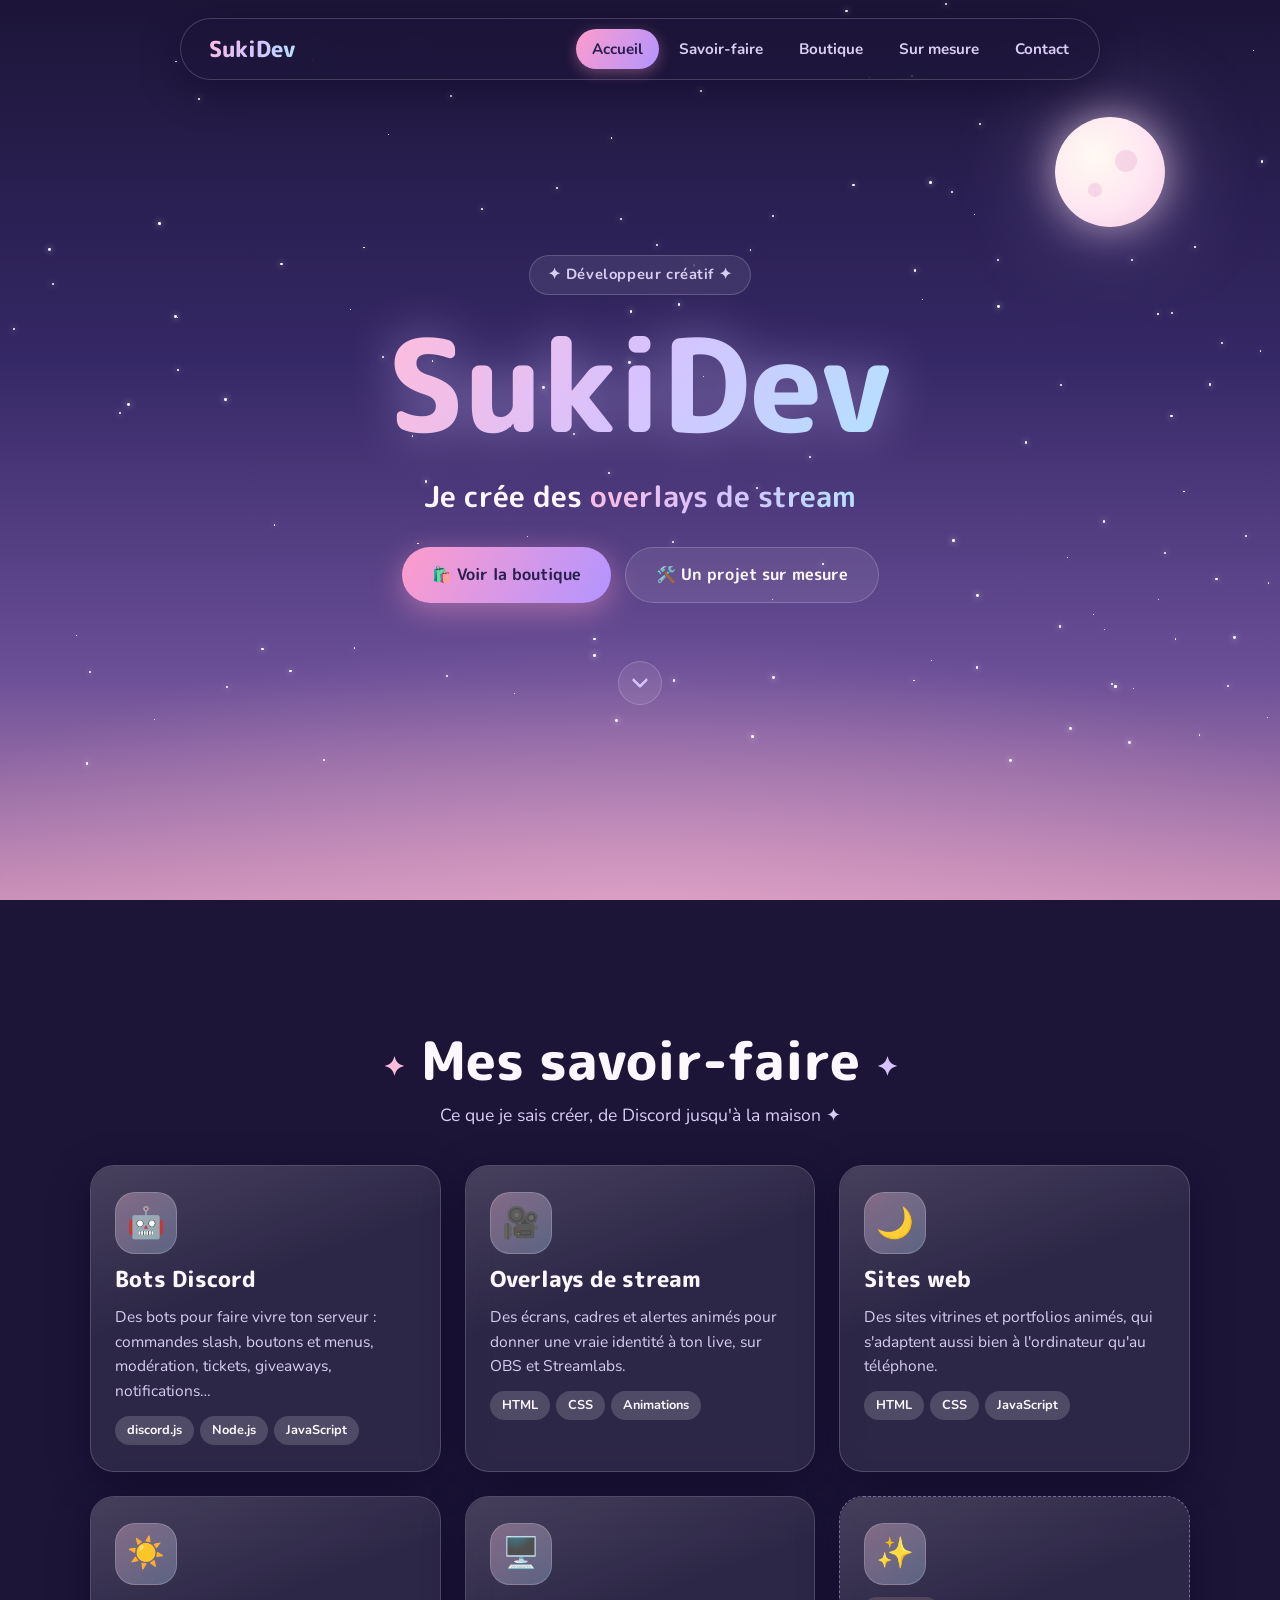
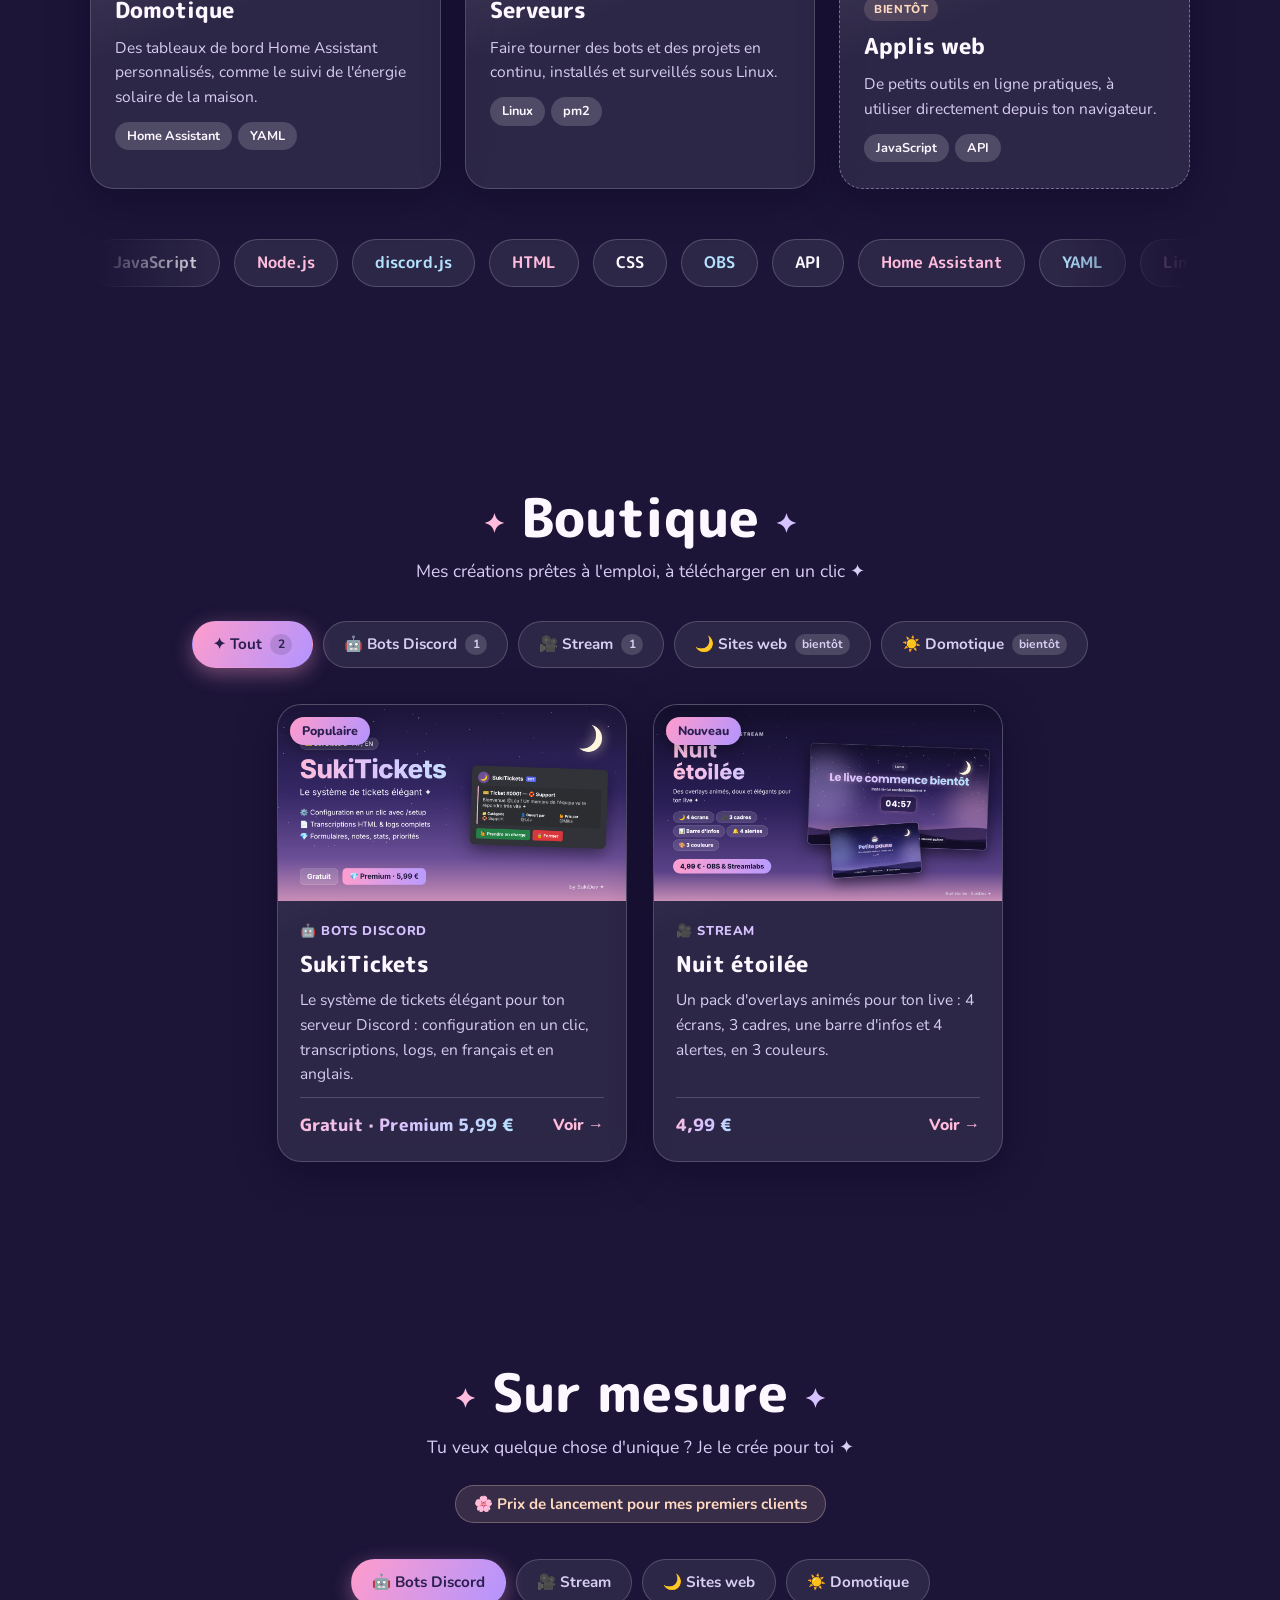
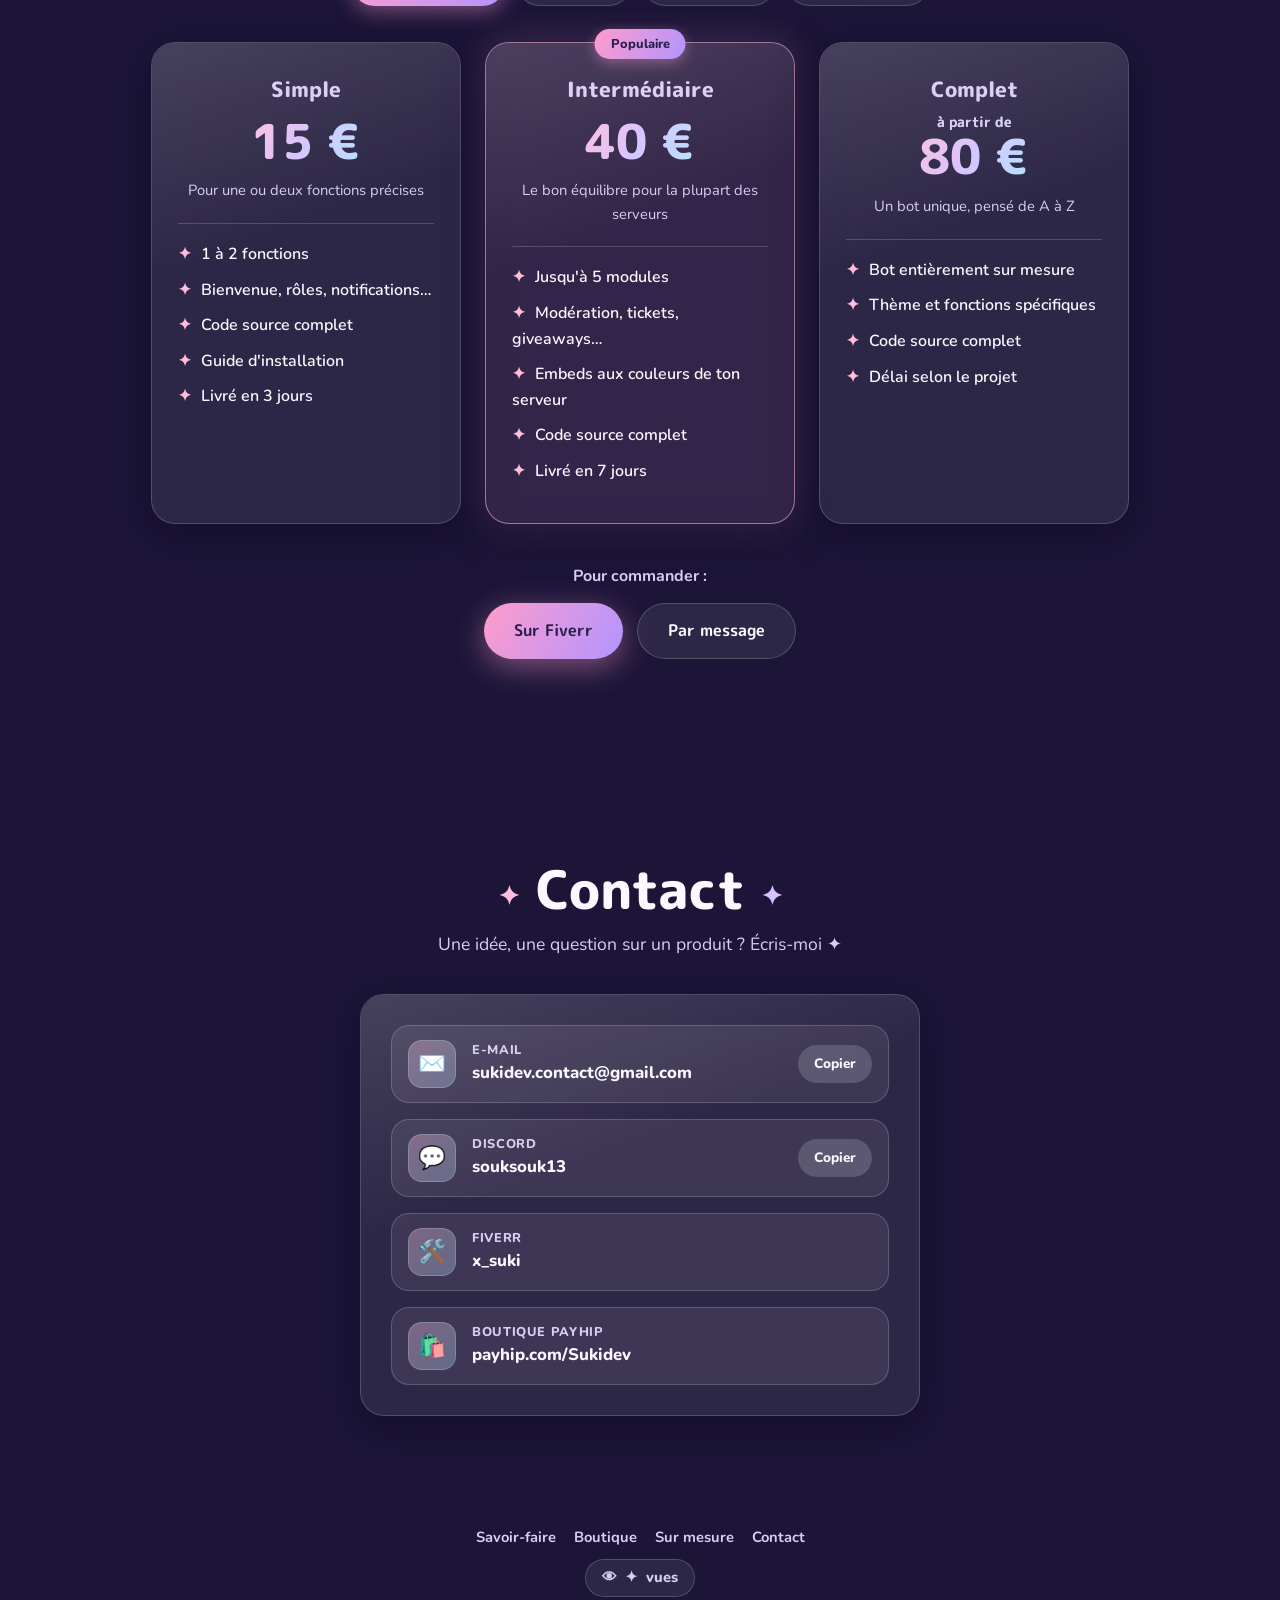
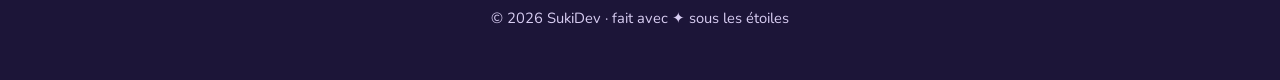
==== commit bb311373: "Update index.html" ====
--- a/index.html
+++ b/index.html
@@ -272,6 +272,13 @@
                         <a href="https://www.fiverr.com/x_suki" class="contact-valeur" target="_blank" rel="noopener">x_suki</a>
                     </div>
                 </div>
+                <div class="contact-ligne">
+                    <div class="carte-icone">🛍️</div>
+                    <div class="contact-infos">
+                        <span class="contact-label">Boutique Payhip</span>
+                        <a href="https://payhip.com/Sukidev" class="contact-valeur" target="_blank" rel="noopener">payhip.com/Sukidev</a>
+                    </div>
+                </div>
                 <p class="sr-only" aria-live="polite" id="annonce-copie"></p>
             </div>
         </section>
@@ -295,4 +302,4 @@
     <script src="assets/js/produits.js"></script>
     <script src="assets/js/main.js"></script>
 </body>
-</html>+</html>
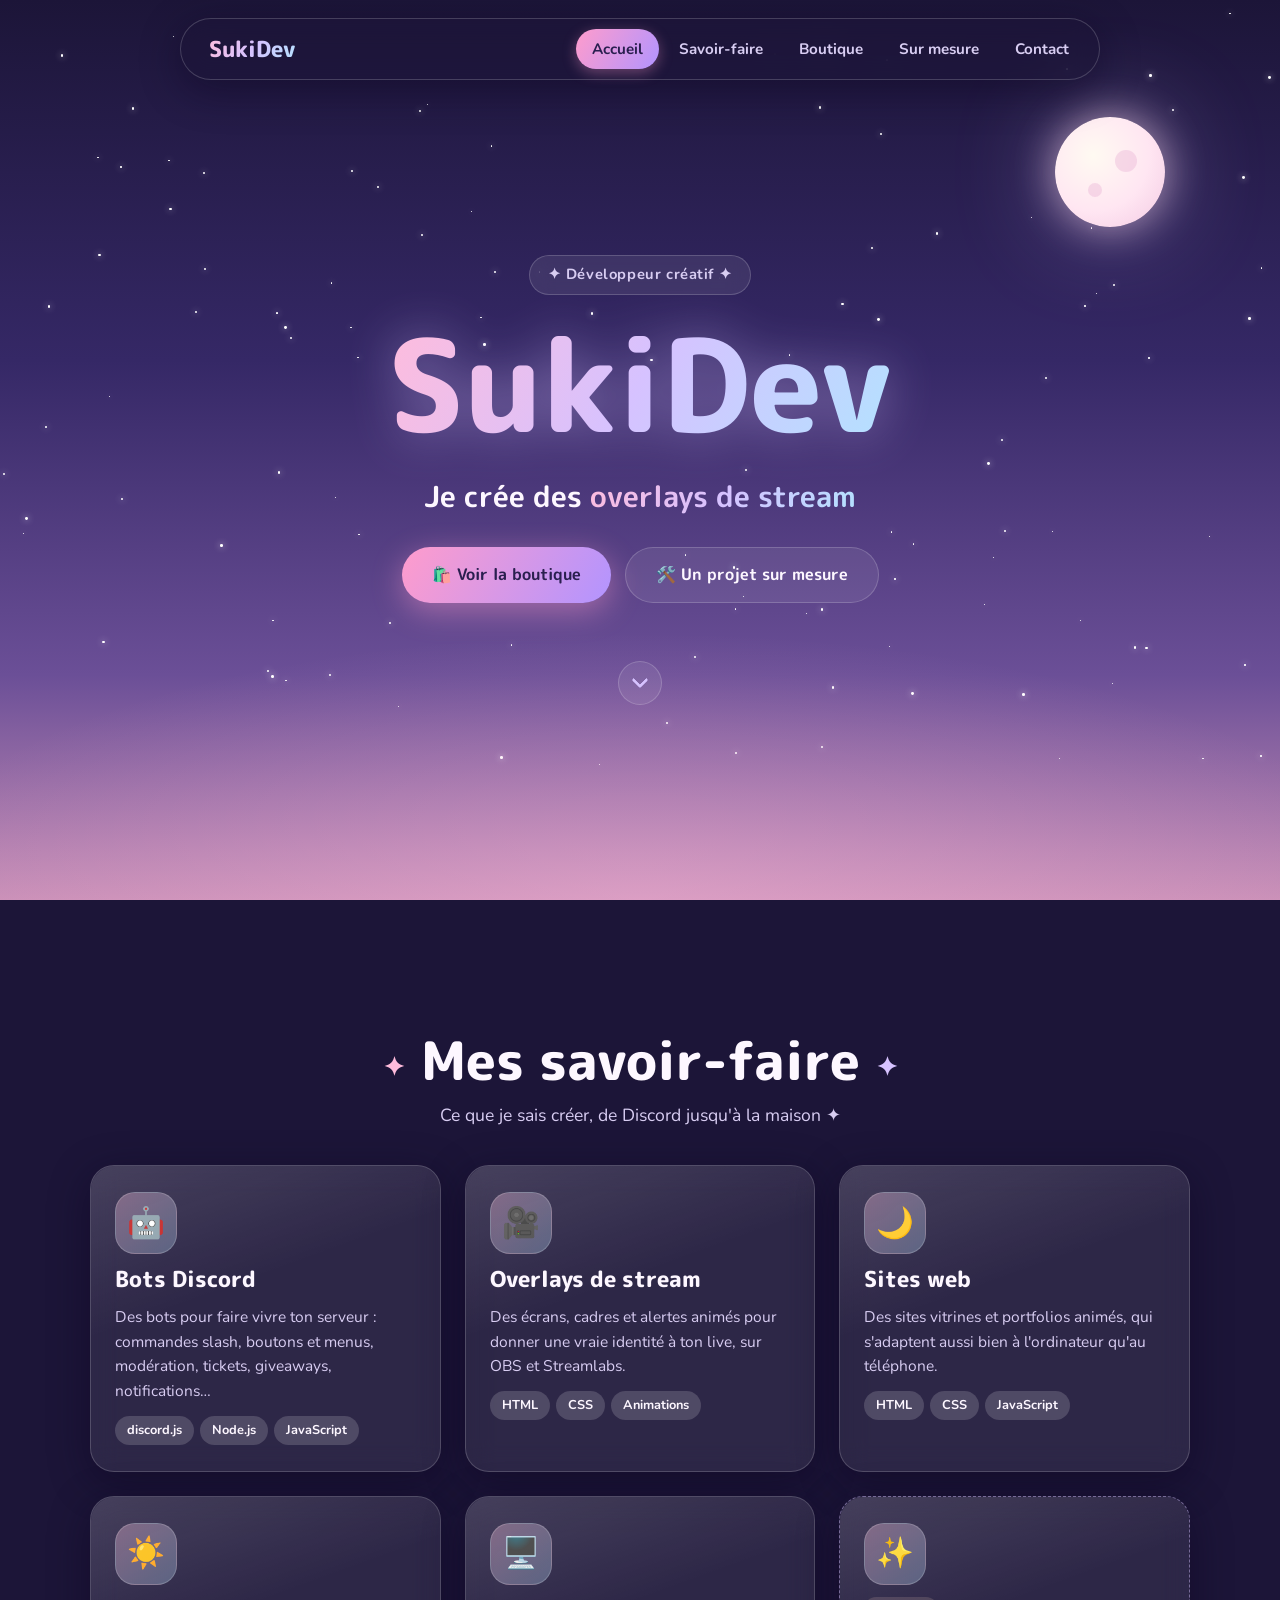
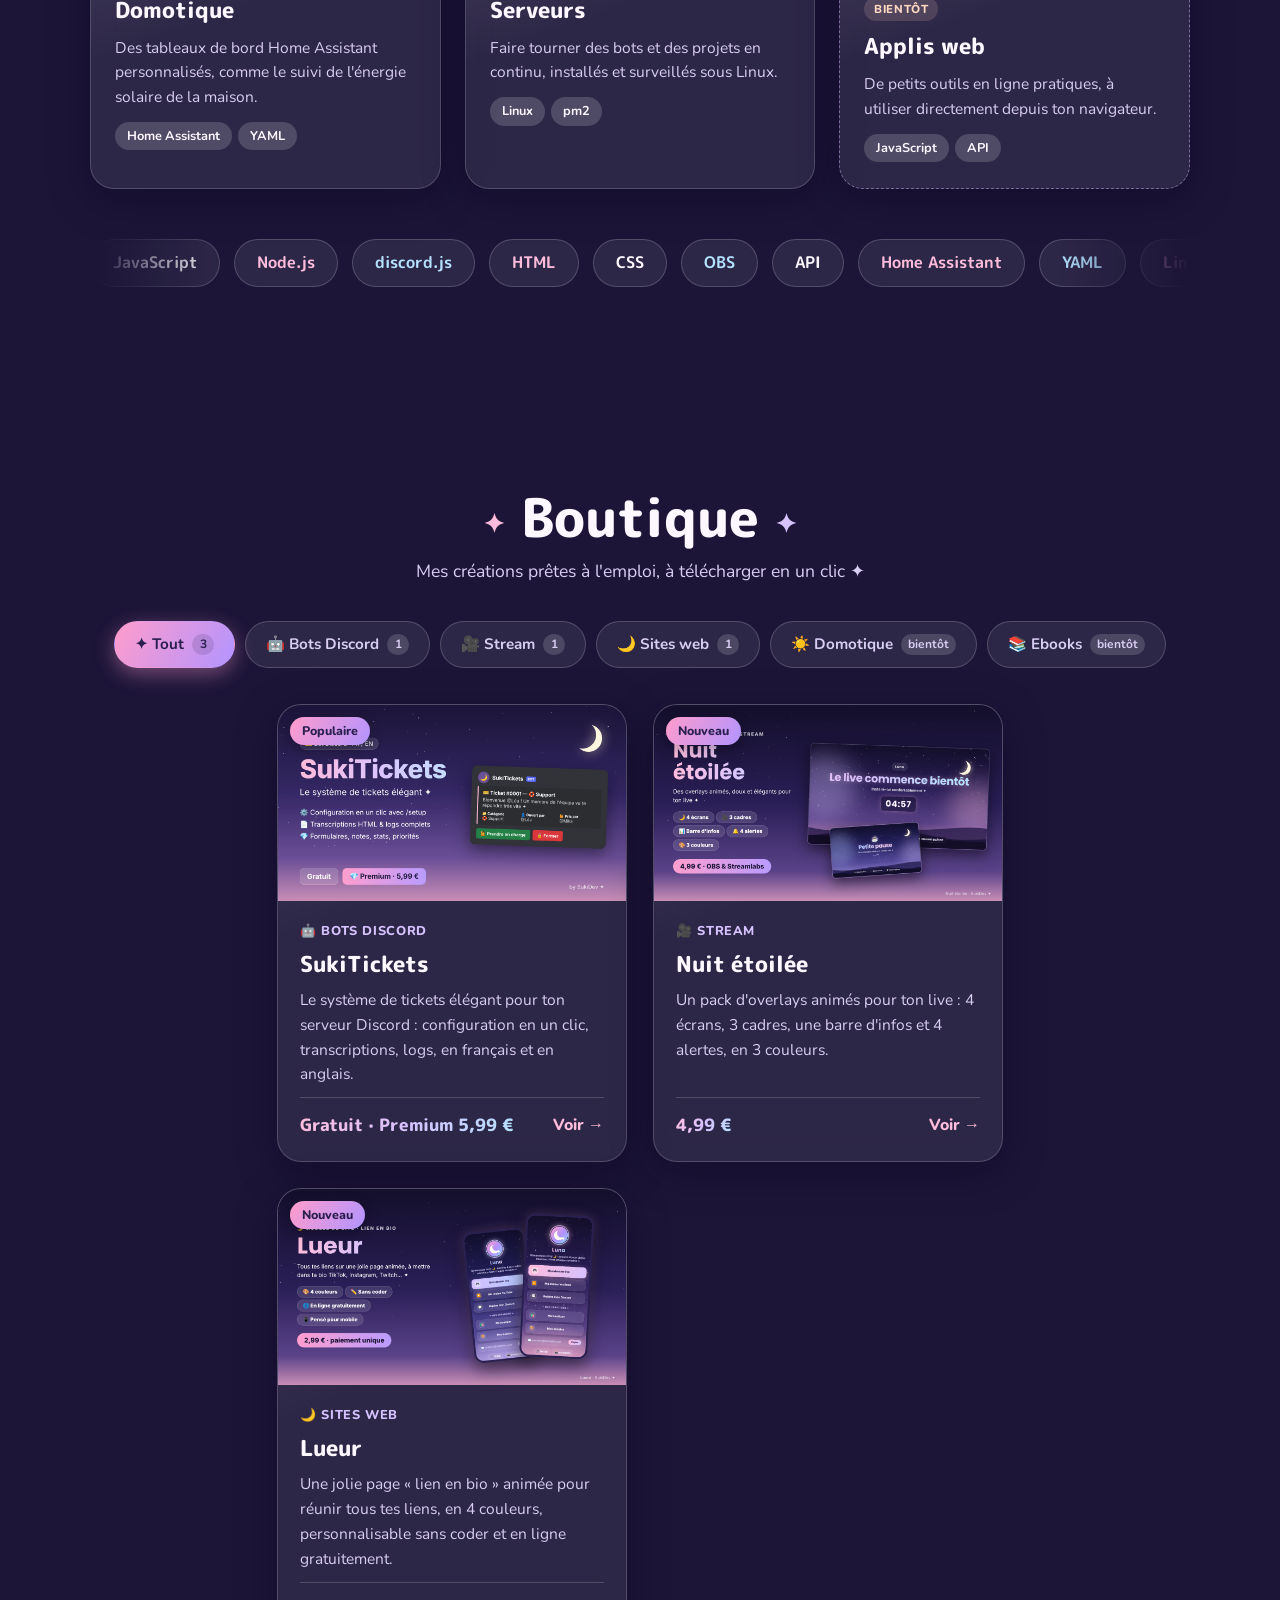
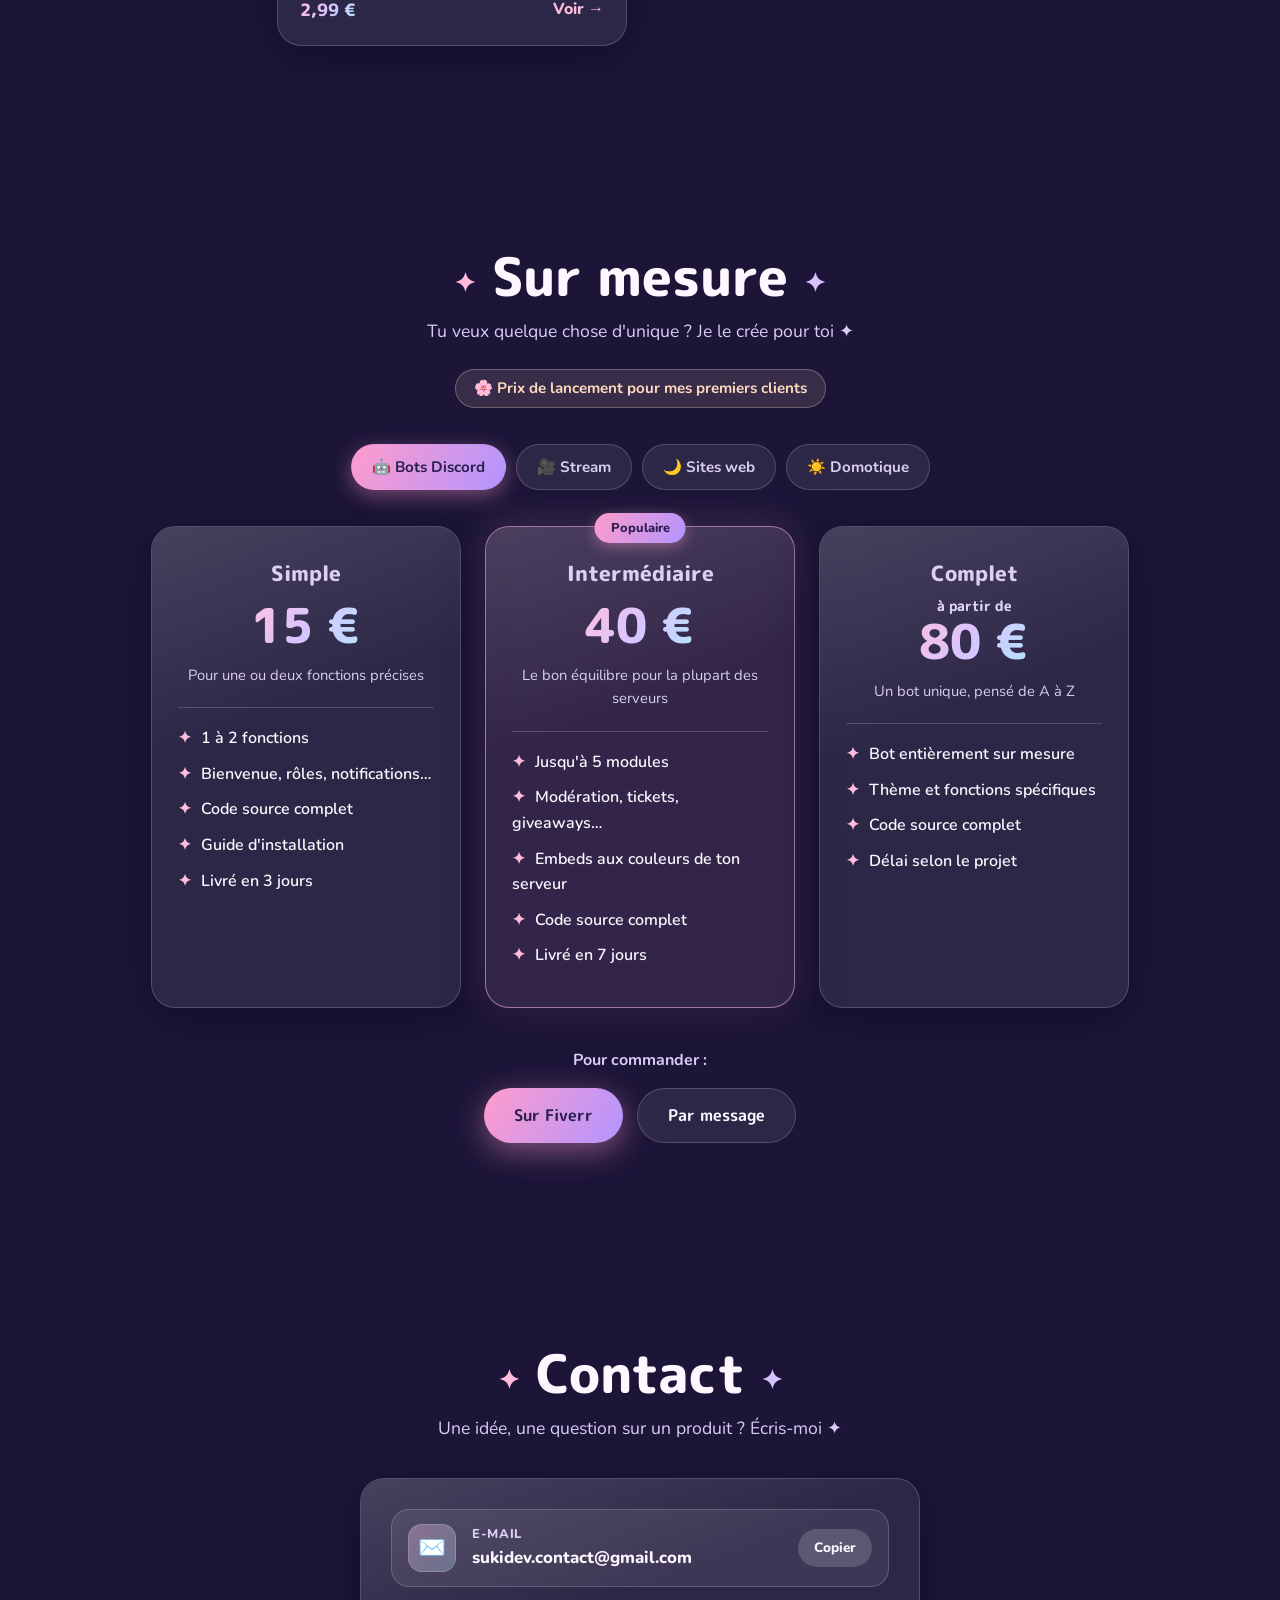
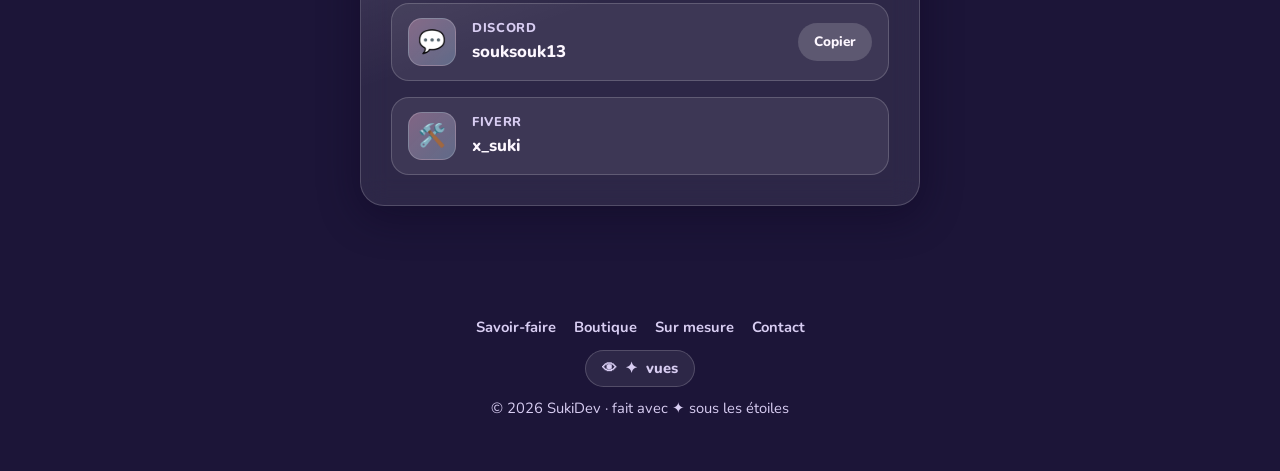
==== commit 0f82246b: "Add files via upload" ====
--- a/index.html
+++ b/index.html
@@ -272,13 +272,6 @@
                         <a href="https://www.fiverr.com/x_suki" class="contact-valeur" target="_blank" rel="noopener">x_suki</a>
                     </div>
                 </div>
-                <div class="contact-ligne">
-                    <div class="carte-icone">🛍️</div>
-                    <div class="contact-infos">
-                        <span class="contact-label">Boutique Payhip</span>
-                        <a href="https://payhip.com/Sukidev" class="contact-valeur" target="_blank" rel="noopener">payhip.com/Sukidev</a>
-                    </div>
-                </div>
                 <p class="sr-only" aria-live="polite" id="annonce-copie"></p>
             </div>
         </section>
@@ -302,4 +295,4 @@
     <script src="assets/js/produits.js"></script>
     <script src="assets/js/main.js"></script>
 </body>
-</html>
+</html>
